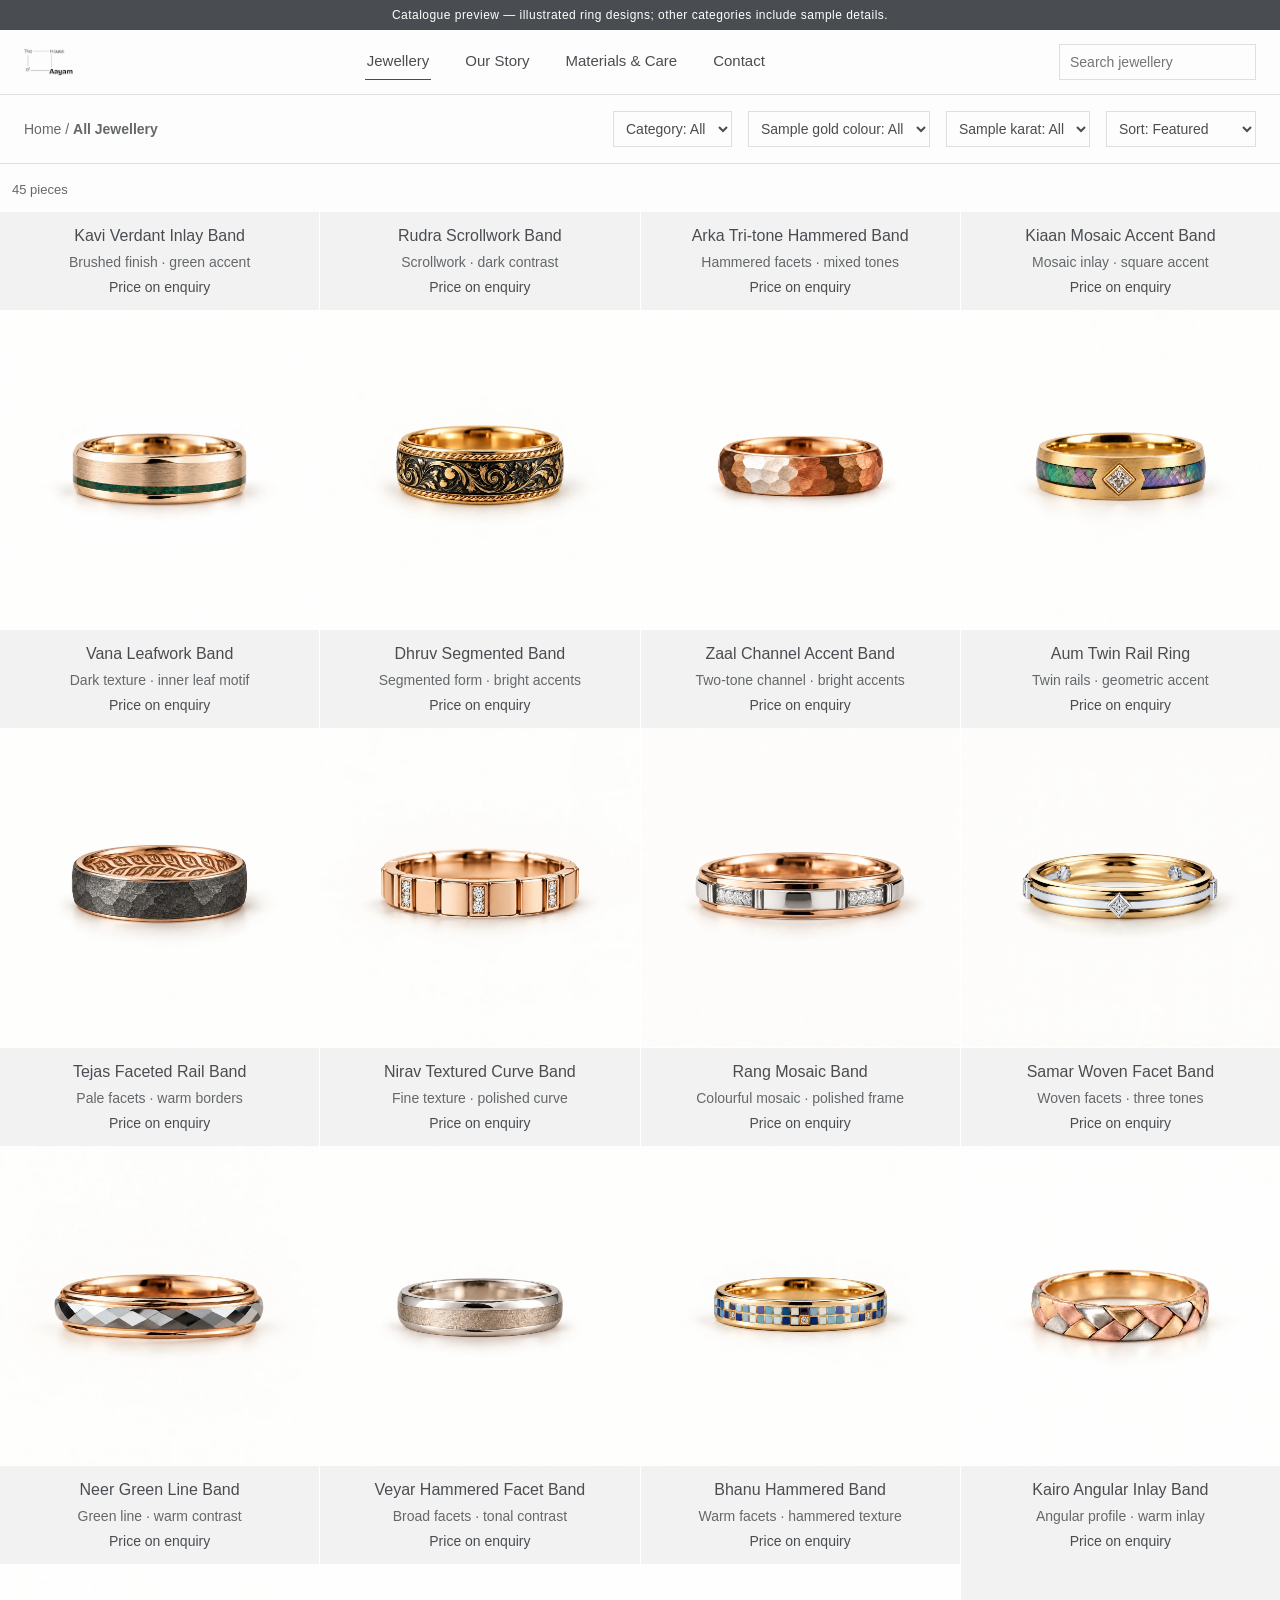
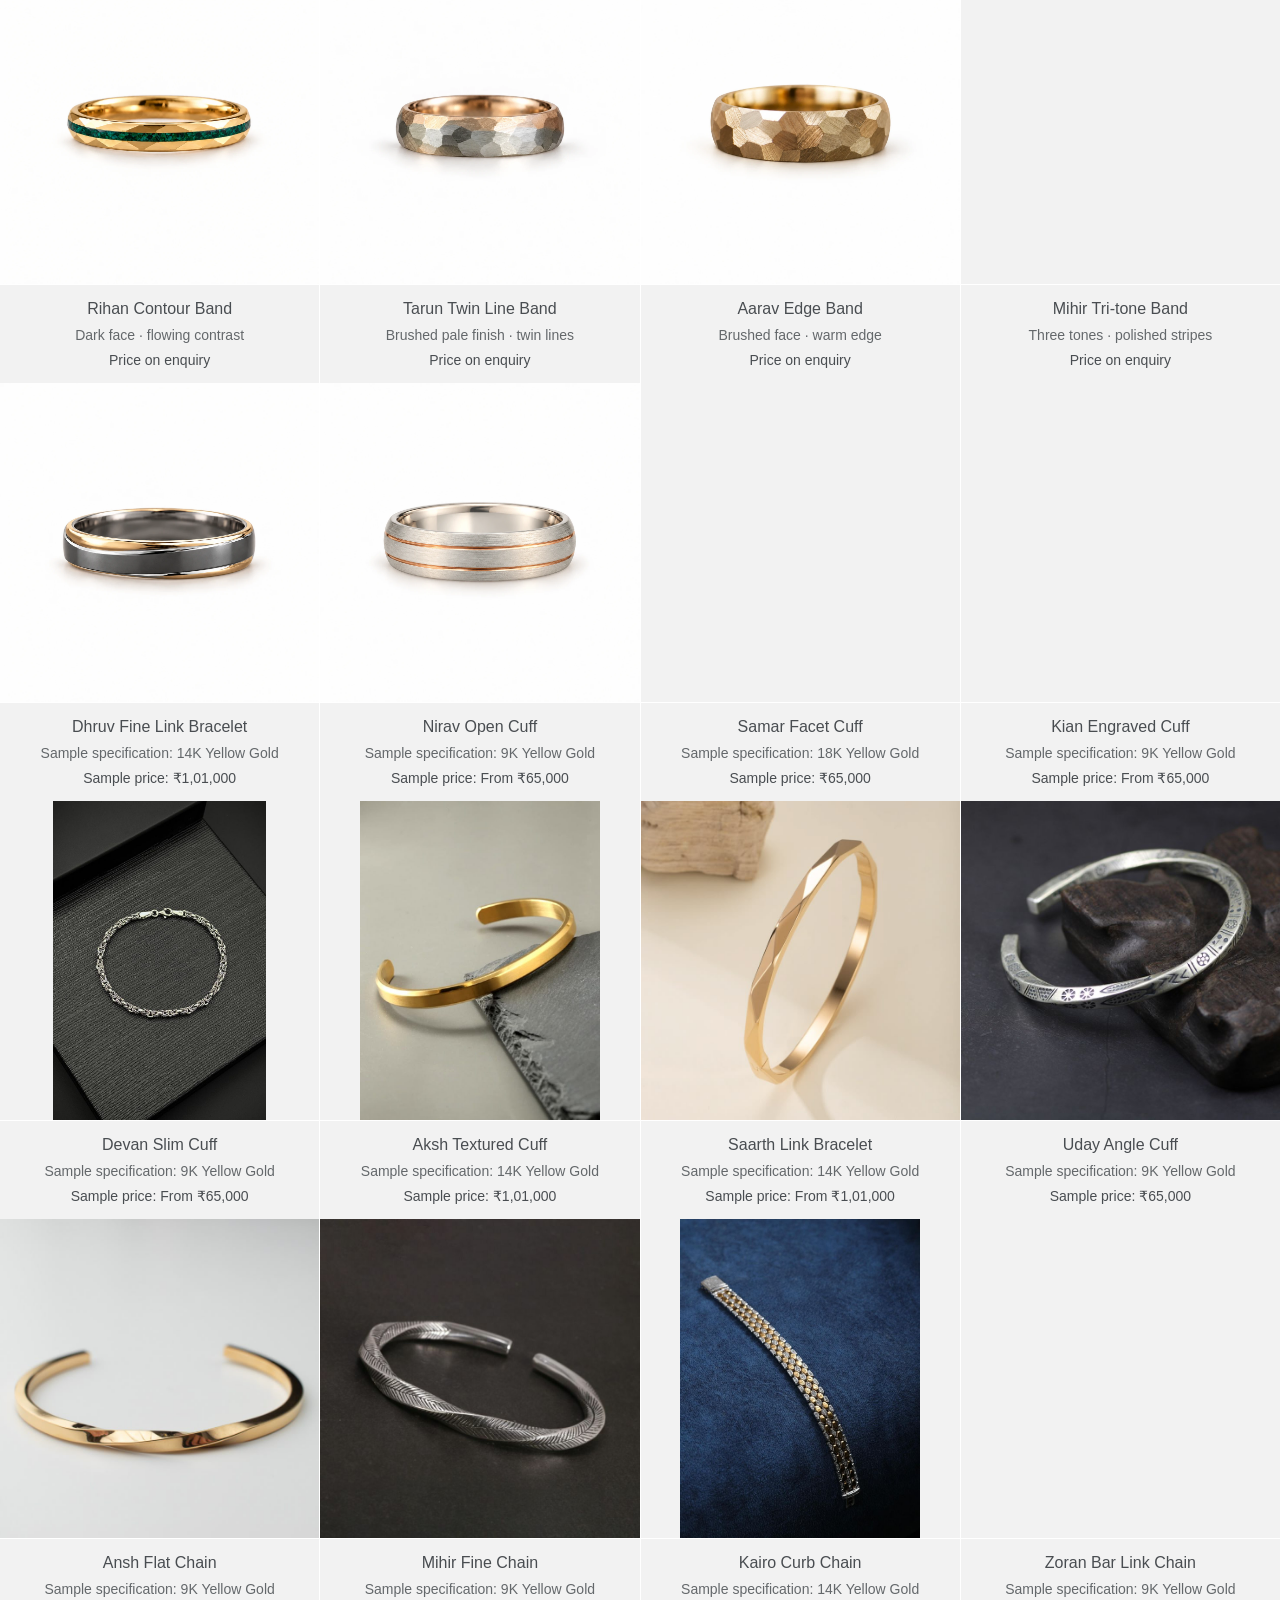
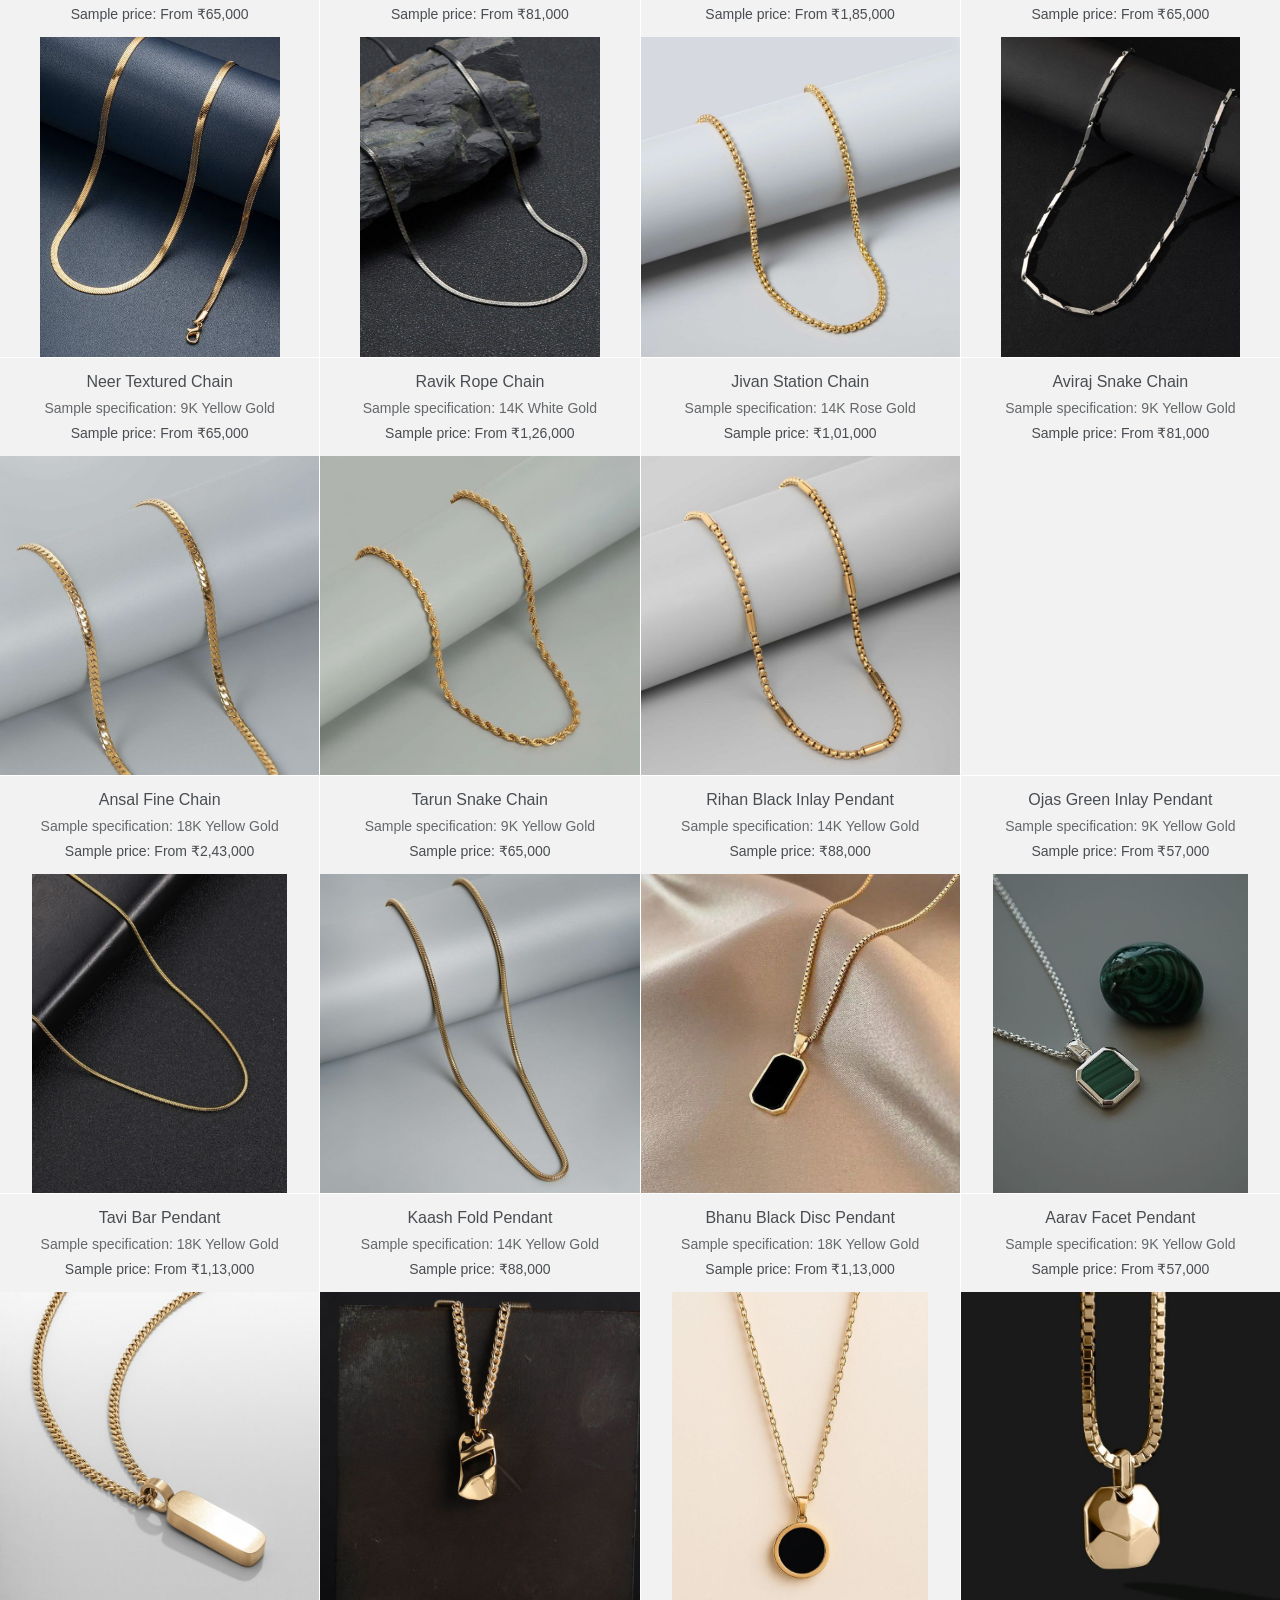
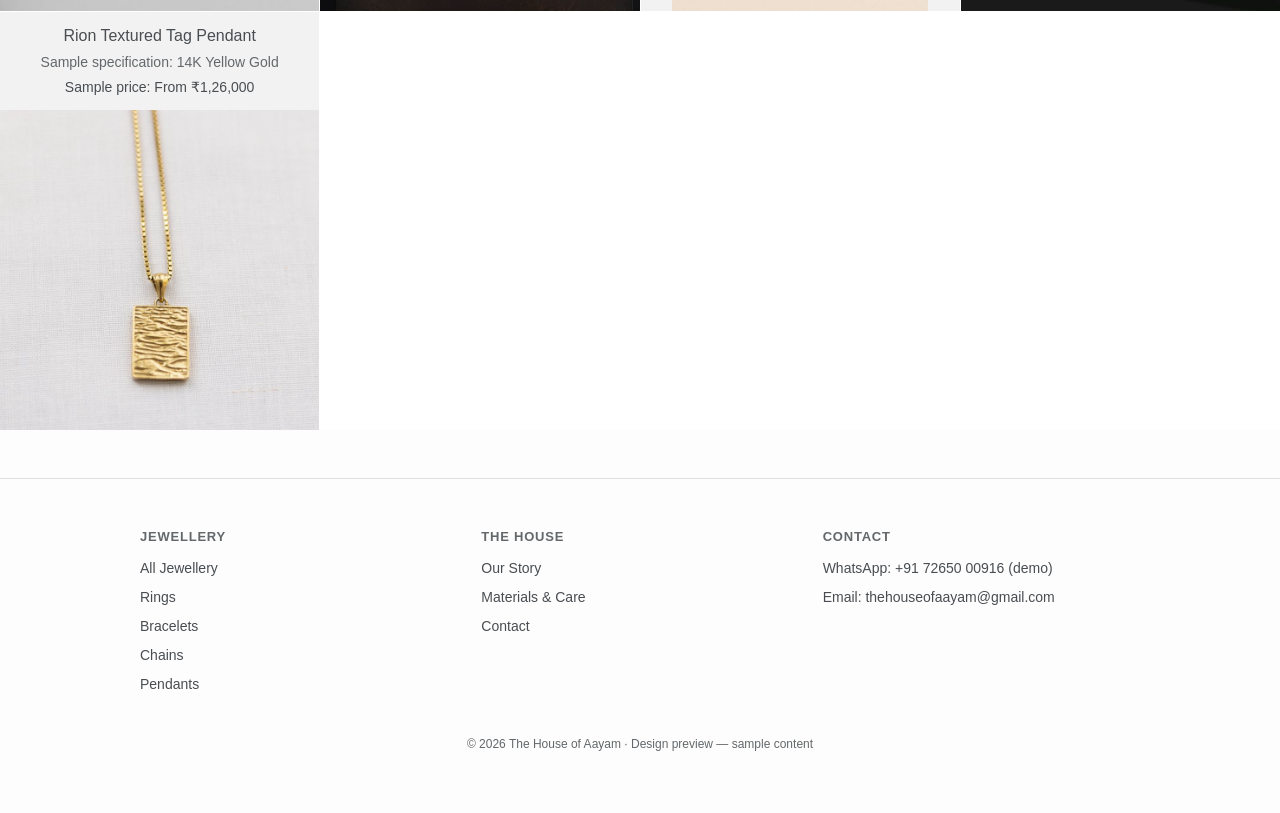
==== preview/all-jewellery.html @ 9c247a74 "Integrate 20 approved ring designs with three-view galleries and enquiry content" ====
<!DOCTYPE html>
<html lang="en">
<head>
<meta charset="utf-8">
<meta name="viewport" content="width=device-width, initial-scale=1">
<title>All Jewellery — The House of Aayam (Draft Preview)</title>
<meta name="robots" content="noindex">
<link rel="stylesheet" href="styles.css?v=20261021-rings-1">
</head>
<body>
<div class="preview-notice">Catalogue preview — illustrated ring designs; other categories include sample details.</div>
<header class="site-header">
  <div class="nav-row">
    <a class="nav-logo" href="index.html"><img src="../assets/logo.png" alt="The House of Aayam"></a>
    <nav class="nav-center">
      <a href="all-jewellery.html" class="active">Jewellery</a>
      <a href="our-story.html">Our Story</a>
      <a href="materials-care.html">Materials &amp; Care</a>
      <a href="contact.html">Contact</a>
    </nav>
    <div class="nav-right">
      <form class="search-form" data-search><input type="search" placeholder="Search jewellery" aria-label="Search jewellery" id="search-desktop"></form>
      <button class="icon-btn menu-btn" data-menu-open aria-label="Open menu">Menu</button>
    </div>
  </div>
</header>

<div class="drawer-backdrop"></div>
<aside class="drawer">
  <button class="icon-btn drawer-close" data-menu-close aria-label="Close menu">Close</button>
  <nav>
    <a class="primary-link" href="all-jewellery.html">All Jewellery</a>
    <a class="primary-link" href="all-jewellery.html?category=Rings">Rings</a>
    <a class="primary-link" href="all-jewellery.html?category=Bracelets">Bracelets</a>
    <a class="primary-link" href="all-jewellery.html?category=Chains">Chains</a>
    <a class="primary-link" href="all-jewellery.html?category=Pendants">Pendants</a>
    <a class="secondary-link" href="our-story.html">Our Story</a>
    <a class="secondary-link" href="materials-care.html">Materials &amp; Care</a>
    <a class="secondary-link" href="contact.html">Contact</a>
  </nav>
  <form data-search><input type="search" placeholder="Search jewellery" aria-label="Search jewellery"></form>
</aside>

<main>
  <section class="collection-intro" id="ring-intro" hidden>
    <h1>Rings</h1>
    <p>Bands shaped by texture, clean lines and contrast. Explore the illustrated designs and enquire about materials, sizing and pricing.</p>
  </section>
  <div class="toolbar">
    <div class="crumbs" id="crumbs">Home / <strong id="crumb-current">All Jewellery</strong></div>
    <div class="controls">
      <select id="filter-category" aria-label="Category">
        <option value="">Category: All</option>
      </select>
      <select id="filter-design" aria-label="Ring design" hidden>
        <option value="">Design: All</option>
      </select>
      <select id="filter-colour" aria-label="Sample gold colour">
        <option value="">Sample gold colour: All</option>
      </select>
      <select id="filter-karat" aria-label="Sample karat">
        <option value="">Sample karat: All</option>
      </select>
      <select id="sort" aria-label="Sort by">
        <option value="featured">Sort: Featured</option>
        <option value="name-asc">Name: A to Z</option>
        <option value="price-asc">Price: Low to high</option>
        <option value="price-desc">Price: High to low</option>
      </select>
    </div>
  </div>
  <div class="active-filters" id="active-filters"></div>
  <div id="result-count" style="padding:0 12px 12px;font-size:13px;color:var(--text-secondary)"></div>
  <div class="grid" id="product-grid"></div>
</main>

<footer class="site-footer">
  <div class="footer-grid">
    <div class="footer-col">
      <h3>Jewellery</h3>
      <a href="all-jewellery.html">All Jewellery</a>
      <a href="all-jewellery.html?category=Rings">Rings</a>
      <a href="all-jewellery.html?category=Bracelets">Bracelets</a>
      <a href="all-jewellery.html?category=Chains">Chains</a>
      <a href="all-jewellery.html?category=Pendants">Pendants</a>
    </div>
    <div class="footer-col">
      <h3>The House</h3>
      <a href="our-story.html">Our Story</a>
      <a href="materials-care.html">Materials &amp; Care</a>
      <a href="contact.html">Contact</a>
    </div>
    <div class="footer-col">
      <h3>Contact</h3>
      <p>WhatsApp: +91 72650 00916 (demo)</p>
      <p>Email: thehouseofaayam@gmail.com</p>
    </div>
  </div>
  <p class="footer-bottom">&copy; 2026 The House of Aayam · Design preview — sample content</p>
</footer>

<script src="catalog.js?v=20261021-rings-1"></script>
<script src="collection.js?v=20261021-rings-1"></script>
</body>
</html>
---- preview/styles.css ----
:root {
  --bg: #FDFDFD;
  --tile: #F2F2F2;
  --text: #494D51;
  --text-secondary: #64686B;
  --rule: #DDDFE0;
  --action-bg: #494D51;
  --action-text: #FFFFFF;
  --sans: "Helvetica Neue", Helvetica, Arial, sans-serif;
}

* { box-sizing: border-box; }
html, body { margin: 0; padding: 0; overflow-x: clip; }

body {
  background: var(--bg);
  color: var(--text);
  font-family: var(--sans);
  font-weight: 400;
  font-size: 16px;
  line-height: 1.5;
  -webkit-font-smoothing: antialiased;
}

a { color: inherit; text-decoration: none; }
button { font-family: inherit; }
img { display: block; max-width: 100%; }

.container { max-width: 1400px; margin: 0 auto; padding: 0 12px; }
@media (min-width: 1024px) { .container { padding: 0 24px; } }

/* Preview notice */
.preview-notice {
  background: var(--text);
  color: #fff;
  text-align: center;
  font-size: 12px;
  letter-spacing: 0.04em;
  padding: 6px 12px;
}

/* Header */
header.site-header {
  position: sticky;
  top: 0;
  z-index: 50;
  background: var(--bg);
  border-bottom: 1px solid var(--rule);
}
.nav-row {
  display: flex;
  align-items: center;
  justify-content: space-between;
  height: 64px;
  padding: 0 12px;
  gap: 12px;
}
@media (min-width: 1024px) { .nav-row { padding: 0 24px; } }

.nav-logo { font-size: 18px; font-weight: 700; letter-spacing: 0.02em; white-space: nowrap; }
.nav-logo img { height: 28px; width: auto; display: block; }

.nav-center { display: none; }
@media (min-width: 1024px) {
  .nav-center { display: flex; gap: 32px; }
  .nav-center a { font-size: 15px; padding: 6px 2px; border-bottom: 1px solid transparent; }
  .nav-center a.active, .nav-center a:hover { border-bottom-color: var(--text); }
}

.nav-right { display: flex; align-items: center; gap: 8px; }
.icon-btn {
  min-width: 44px; min-height: 44px;
  display: inline-flex; align-items: center; justify-content: center;
  border: none; background: transparent; cursor: pointer;
  font-size: 15px;
}
.menu-btn { display: inline-flex; }
@media (min-width: 1024px) { .menu-btn { display: none; } }

.search-form { display: none; align-items: center; }
@media (min-width: 1024px) { .search-form { display: flex; } }
.search-form input {
  border: 1px solid var(--rule);
  height: 36px;
  padding: 0 10px;
  font-size: 14px;
  min-width: 180px;
  background: var(--bg);
  color: var(--text);
}

/* Mobile drawer */
.drawer-backdrop {
  position: fixed; inset: 0; background: rgba(0,0,0,0.3);
  opacity: 0; pointer-events: none; transition: opacity 180ms ease;
  z-index: 60;
}
.drawer {
  position: fixed; top: 0; right: 0; bottom: 0;
  width: min(320px, 86vw);
  background: #fff;
  transform: translateX(100%);
  transition: transform 200ms ease;
  z-index: 61;
  display: flex; flex-direction: column;
  padding: 16px;
}
body.drawer-open .drawer-backdrop { opacity: 1; pointer-events: auto; }
body.drawer-open .drawer { transform: translateX(0); }
.drawer-close { align-self: flex-end; }
.drawer nav { display: flex; flex-direction: column; margin-top: 24px; }
.drawer .primary-link { font-size: 24px; padding: 12px 0; border-bottom: 1px solid var(--rule); }
.drawer .secondary-link { font-size: 16px; padding: 10px 0; color: var(--text-secondary); }
.drawer form { margin-top: 24px; }
.drawer form input { width: 100%; height: 44px; border: 1px solid var(--rule); padding: 0 12px; font-size: 15px; }

/* Campaign pair */
.campaign-pair {
  display: grid; grid-template-columns: 1fr 1fr; gap: 8px;
  padding: 8px;
}
@media (min-width: 768px) {
  .campaign-pair { gap: 24px; padding: 24px; }
}
.campaign-panel a { display: block; }
.campaign-panel .frame { aspect-ratio: 2/3; overflow: hidden; background: var(--tile); }
@media (min-width: 768px) { .campaign-panel .frame { aspect-ratio: 1.1/1; } }
.campaign-panel img { width: 100%; height: 100%; object-fit: cover; }
.campaign-panel figcaption {
  text-align: center; margin-top: 8px; font-size: 16px; line-height: 1.2;
}
@media (min-width: 480px) { .campaign-panel figcaption { font-size: 18px; } }
@media (min-width: 768px) { .campaign-panel figcaption { margin-top: 12px; font-size: 28px; } }

/* Section headings */
.section { padding: 32px 12px; }
@media (min-width: 1024px) { .section { padding: 48px 24px; } }
.section-head {
  display: flex; align-items: baseline; justify-content: space-between;
  margin-bottom: 16px;
}
.section-head h2 { font-size: 18px; font-weight: 400; margin: 0; }
.section-head a { font-size: 14px; text-decoration: underline; }

/* Product grid */
.grid {
  display: grid;
  grid-template-columns: repeat(2, 1fr);
  gap: 1px;
  background: #fff;
}
@media (min-width: 768px) { .grid { grid-template-columns: repeat(3, 1fr); } }
@media (min-width: 1024px) { .grid { grid-template-columns: repeat(4, 1fr); } }

.card { background: var(--tile); display: flex; flex-direction: column; }
.card .imgwrap { order: 1; aspect-ratio: 1/1; overflow: hidden; }
.card .imgwrap img { width: 100%; height: 100%; object-fit: contain; transition: opacity 180ms ease; }
.card .info { order: 2; padding: 12px; text-align: left; }
@media (min-width: 768px) {
  .card .imgwrap { order: 2; }
  .card .info { order: 1; text-align: center; }
}
.card .name { font-size: 14px; margin: 0 0 4px; }
@media (min-width: 768px) { .card .name { font-size: 16px; } }
.card .material { font-size: 13px; color: var(--text-secondary); margin: 0 0 4px; }
.card .price { font-size: 13px; margin: 0; }
@media (min-width: 768px) { .card .material, .card .price { font-size: 14px; } }

.empty-state { padding: 48px 12px; text-align: center; grid-column: 1 / -1; }
.empty-state h3 { font-weight: 400; }
.empty-state p { color: var(--text-secondary); }

/* Category tiles */
.category-row {
  display: grid; grid-template-columns: repeat(2, 1fr); gap: 12px; padding: 12px;
}
@media (min-width: 768px) { .category-row { grid-template-columns: repeat(4, 1fr); gap: 1px; padding: 0; } }
.category-tile .frame { aspect-ratio: 1/1; background: var(--tile); overflow: hidden; }
.category-tile img { width: 100%; height: 100%; object-fit: contain; }
.category-tile figcaption { text-align: center; margin-top: 8px; font-size: 15px; }

/* Brand statement */
.brand-statement { max-width: 640px; margin: 0 auto; text-align: center; padding: 32px 12px; }
.brand-statement h2 { font-size: 20px; font-weight: 400; }
.brand-statement p { color: var(--text-secondary); }

/* Buttons */
.btn-primary {
  display: inline-flex; align-items: center; justify-content: center;
  background: var(--action-bg); color: var(--action-text);
  border: none; height: 48px; padding: 0 24px; width: 100%;
  font-size: 15px; letter-spacing: 0.02em; cursor: pointer;
}
.btn-primary[disabled] { opacity: 0.4; cursor: not-allowed; }
.btn-secondary {
  display: inline-flex; align-items: center; justify-content: center;
  background: transparent; color: var(--text); border: 1px solid var(--rule);
  height: 44px; padding: 0 20px; font-size: 14px; cursor: pointer;
}

/* Refine / Sort bar */
.toolbar {
  display: flex; align-items: center; justify-content: space-between;
  padding: 16px 12px; border-bottom: 1px solid var(--rule); gap: 12px; flex-wrap: wrap;
}
@media (min-width: 1024px) { .toolbar { padding: 16px 24px; } }
.toolbar .crumbs { font-size: 14px; color: var(--text-secondary); }
.toolbar .controls { display: grid; grid-template-columns: repeat(2, minmax(0, 1fr)); gap: 8px; width: 100%; }
.toolbar select {
  border: 1px solid var(--rule); background: var(--bg); color: var(--text);
  height: 36px; padding: 0 8px; font-size: 14px; min-width: 0; width: 100%;
}
@media (min-width: 768px) {
  .toolbar .controls { display: flex; gap: 16px; width: auto; margin-left: auto; }
  .toolbar select { width: auto; }
}
.active-filters { display: flex; flex-wrap: wrap; gap: 8px; padding: 0 12px 16px; }
@media (min-width: 1024px) { .active-filters { padding: 0 24px 16px; } }
.chip {
  border: 1px solid var(--rule); font-size: 13px; padding: 4px 10px;
  display: inline-flex; align-items: center; gap: 6px; background: #fff;
}
.chip button { border: none; background: none; cursor: pointer; font-size: 13px; color: var(--text-secondary); }
.clear-all { font-size: 13px; text-decoration: underline; align-self: center; }

/* Product detail */
.product-detail { display: grid; grid-template-columns: 1fr; }
@media (min-width: 1024px) { .product-detail { grid-template-columns: 1fr 1fr; } }
.gallery .main { aspect-ratio: 1/1; background: var(--tile); overflow: hidden; }
.gallery .main img { width: 100%; height: 100%; object-fit: contain; }
.gallery .thumbs { display: flex; gap: 8px; padding: 12px; }
.gallery .thumbs button { border: 1px solid var(--rule); width: 88px; padding: 0; background: var(--tile); cursor: pointer; color: var(--text); }
.gallery .thumbs button[aria-pressed="true"] { border-color: var(--text); }
.gallery .thumbs button:focus-visible { outline: 2px solid var(--text); outline-offset: 3px; }
.gallery .thumbs img { width: 100%; aspect-ratio: 1; object-fit: contain; }
.gallery .thumbs span { display: block; padding: 5px 2px; font-size: 10px; }
.gallery-caption { padding: 0 12px; margin: 0 0 6px; font-size: 12px; }
.gallery-note { padding: 0 12px; margin: 0; font-size: 12px; color: var(--text-secondary); }
.sample-note { border-left: 1px solid var(--rule); padding-left: 12px; margin: 8px 0 20px; font-size: 13px; color: var(--text-secondary); }
.product-missing { max-width: 620px; min-height: 40vh; padding: 72px 24px; margin: 0 auto; text-align: center; }
.product-missing h1 { font-size: 24px; font-weight: 400; }
.product-missing p { color: var(--text-secondary); }

.product-info { padding: 24px 12px; max-width: 500px; }
@media (min-width: 1024px) { .product-info { padding: 64px 64px 64px 48px; } }
.product-info h1 { font-size: 20px; font-weight: 400; margin: 0 0 4px; }
@media (min-width: 1024px) { .product-info h1 { font-size: 22px; } }
.product-info .variant-line { color: var(--text-secondary); font-size: 14px; margin: 0 0 4px; }
.product-info .price { font-size: 18px; margin: 0 0 24px; }
.product-crumbs { font-size: 13px; color: var(--text-secondary); margin: 0 0 30px; }
.product-reference { font-size: 10px; letter-spacing: .08em; color: var(--text-secondary); margin: 0 0 8px; }
.product-intro { font-size: 14px; color: var(--text-secondary); margin: 16px 0; }
.enquiry-guidance { font-size: 13px; color: var(--text-secondary); margin: 0 0 20px; }
.email-enquiry { width: 100%; margin-top: 10px; }
.sizing-link { font-size: 13px; margin-top: 12px; }
.product-sections { margin-top: 30px; border-top: 1px solid var(--rule); }
.product-sections details { border-bottom: 1px solid var(--rule); }
.product-sections summary { padding: 15px 0; font-size: 14px; cursor: pointer; }
.product-sections p, .product-sections dl { font-size: 14px; color: var(--text-secondary); margin: 0 0 18px; }
.product-sections dt { color: var(--text); font-size: 12px; margin: 16px 0 4px; }
.product-sections dd { margin: 0; }
.collection-intro { max-width: 680px; padding: 28px 12px 12px; }
.collection-intro h1 { margin: 0 0 8px; font-weight: 400; font-size: 26px; }
.collection-intro p { margin: 0; font-size: 14px; color: var(--text-secondary); }
[hidden] { display: none !important; }
@media (min-width: 1024px) { .collection-intro { padding-left: 24px; padding-right: 24px; } }

.selector-group { margin-bottom: 20px; }
.selector-group .label { font-size: 13px; color: var(--text-secondary); margin-bottom: 8px; }
.swatches { display: flex; gap: 8px; flex-wrap: wrap; }
.swatch, .size-btn {
  border: 1px solid var(--rule); background: #fff; color: var(--text);
  min-width: 44px; min-height: 44px; padding: 0 12px; font-size: 14px; cursor: pointer;
}
.swatch.selected, .size-btn.selected { background: var(--text); color: #fff; border-color: var(--text); }
.swatch[disabled], .size-btn[disabled] { color: var(--rule); border-color: var(--rule); cursor: not-allowed; background: #fff; }
.size-help { margin-top: 8px; font-size: 13px; }
.size-help label { display: flex; align-items: center; gap: 8px; cursor: pointer; }

.support-line { font-size: 13px; color: var(--text-secondary); margin-top: 12px; }

.accordion { border-top: 1px solid var(--rule); margin-top: 24px; }
.accordion-item { border-bottom: 1px solid var(--rule); }
.accordion-item button {
  width: 100%; display: flex; justify-content: space-between; align-items: center;
  padding: 14px 0; background: none; border: none; font-size: 15px; cursor: pointer; color: var(--text);
}
.accordion-item .panel { display: none; padding-bottom: 14px; font-size: 14px; color: var(--text-secondary); }
.accordion-item.open .panel { display: block; }

/* Footer */
footer.site-footer { border-top: 1px solid var(--rule); margin-top: 48px; padding: 32px 12px; }
@media (min-width: 1024px) { footer.site-footer { padding: 48px 24px; } }
.footer-grid { display: grid; grid-template-columns: 1fr; gap: 24px; max-width: 1000px; margin: 0 auto; }
@media (min-width: 768px) { .footer-grid { grid-template-columns: repeat(3, 1fr); } }
.footer-col h3 { font-size: 13px; text-transform: uppercase; letter-spacing: 0.06em; color: var(--text-secondary); margin: 0 0 12px; }
.footer-col a, .footer-col p { display: block; font-size: 14px; margin: 0 0 8px; }
.footer-bottom { text-align: center; font-size: 12px; color: var(--text-secondary); margin-top: 32px; }

/* Stub page */
.stub { max-width: 560px; margin: 0 auto; padding: 64px 12px; text-align: center; }
.stub h1 { font-weight: 400; font-size: 22px; }
.stub p { color: var(--text-secondary); }

/* Story, guidance and contact pages */
.editorial-page { max-width: 1400px; margin: 0 auto; }
.editorial-hero { max-width: 760px; padding: 76px 18px 80px; margin: 0 auto; text-align: center; }
.eyebrow { margin: 0 0 18px; font-size: 11px; letter-spacing: .12em; text-transform: uppercase; color: var(--text-secondary); }
.editorial-hero h1 { margin: 0; font-size: clamp(28px, 4vw, 52px); line-height: 1.12; font-weight: 400; letter-spacing: -.025em; }
.editorial-lede { max-width: 590px; margin: 24px auto 0; color: var(--text-secondary); font-size: clamp(16px, 2vw, 20px); line-height: 1.55; }
.editorial-band { background: var(--tile); padding: 75px 22px; text-align: center; }
.editorial-band p { margin: 0; font-size: clamp(22px, 3.1vw, 38px); line-height: 1.35; letter-spacing: -.02em; }
.editorial-section { border-top: 1px solid var(--rule); padding: 50px 18px; scroll-margin-top: 80px; }
.editorial-split { display: grid; grid-template-columns: 1fr; gap: 18px; }
.editorial-section h2 { max-width: 390px; margin: 0; font-size: clamp(22px, 2.5vw, 32px); line-height: 1.22; font-weight: 400; letter-spacing: -.015em; }
.editorial-copy { max-width: 610px; color: var(--text-secondary); }
.editorial-copy p { margin: 0 0 20px; }
.editorial-copy p:last-child { margin-bottom: 0; }
.editorial-actions { display: flex; flex-wrap: wrap; gap: 14px 28px; margin-top: 30px; }
.text-link { display: inline-block; border-bottom: 1px solid currentColor; padding-bottom: 2px; color: var(--text); text-underline-offset: 3px; }
.text-link:hover, .text-link:focus-visible { opacity: .68; }
.preview-caveat { max-width: 590px; margin: 28px auto 0; border-top: 1px solid var(--rule); padding-top: 18px; color: var(--text-secondary); font-size: 13px; }
.fine-print { font-size: 13px; color: var(--text-secondary); }
.editorial-copy .fine-print { border-left: 1px solid var(--rule); padding-left: 14px; margin-top: 24px; }
.guidance-item { border-top: 1px solid var(--rule); padding-top: 18px; margin-top: 20px; }
.guidance-item:first-child { margin-top: 0; }
.guidance-item h3 { margin: 0 0 8px; color: var(--text); font-size: 16px; font-weight: 400; }
.contact-options { display: grid; grid-template-columns: 1fr; border-top: 1px solid var(--rule); border-bottom: 1px solid var(--rule); }
.contact-option { padding: 44px 18px 54px; min-width: 0; }
.contact-option + .contact-option { border-top: 1px solid var(--rule); }
.contact-option h2 { margin: 0 0 20px; font-size: 26px; font-weight: 400; }
.contact-option > p:not(.eyebrow) { max-width: 410px; color: var(--text-secondary); }
.contact-option .text-link { overflow-wrap: anywhere; margin: 12px 0; }
.contact-option .fine-print { max-width: 390px; }
@media (min-width: 768px) {
  .editorial-hero { padding: 104px 24px 112px; }
  .editorial-band { padding: 100px 24px; }
  .editorial-section { padding: 70px 24px; }
  .editorial-split { grid-template-columns: minmax(0, 1fr) minmax(0, 1fr); gap: 60px; }
  .contact-options { grid-template-columns: 1fr 1fr; }
  .contact-option { padding: 64px 24px 70px; }
  .contact-option + .contact-option { border-top: 0; border-left: 1px solid var(--rule); }
}

@media (prefers-reduced-motion: reduce) {
  * { transition: none !important; }
}
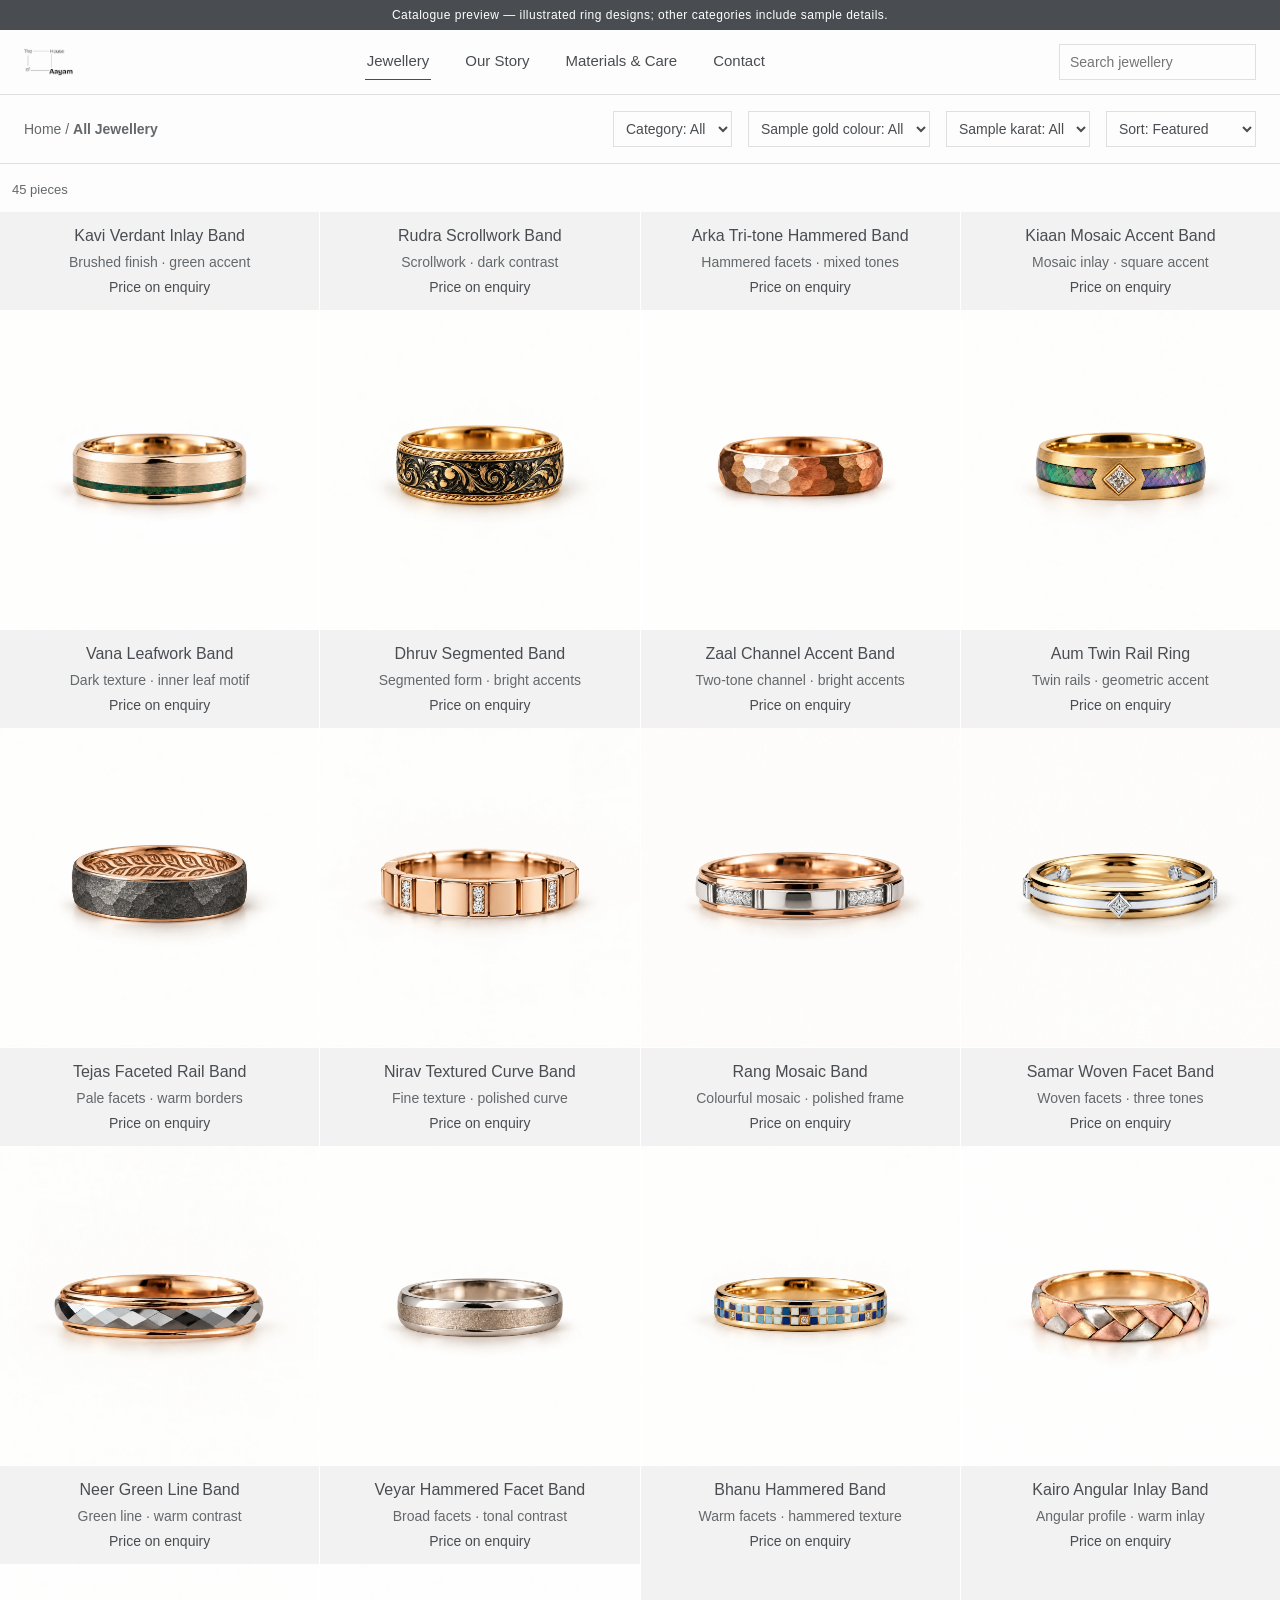
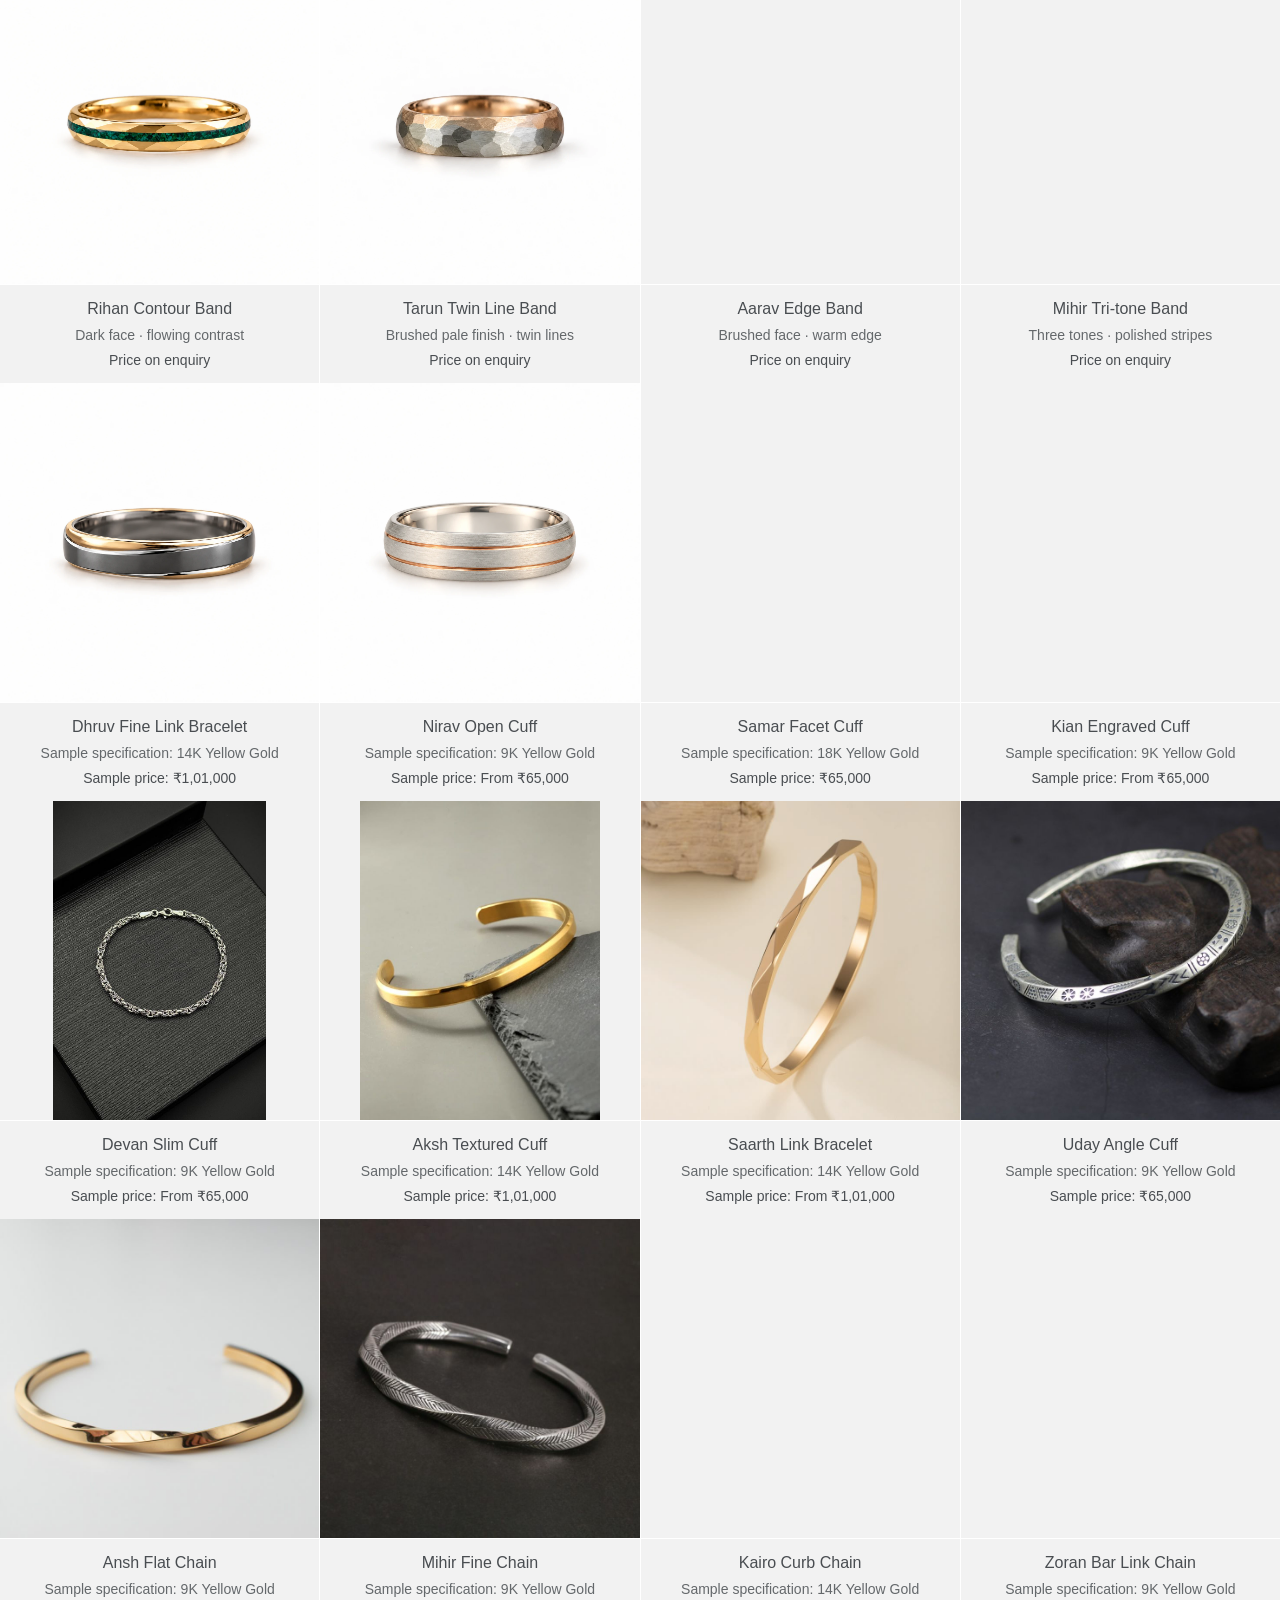
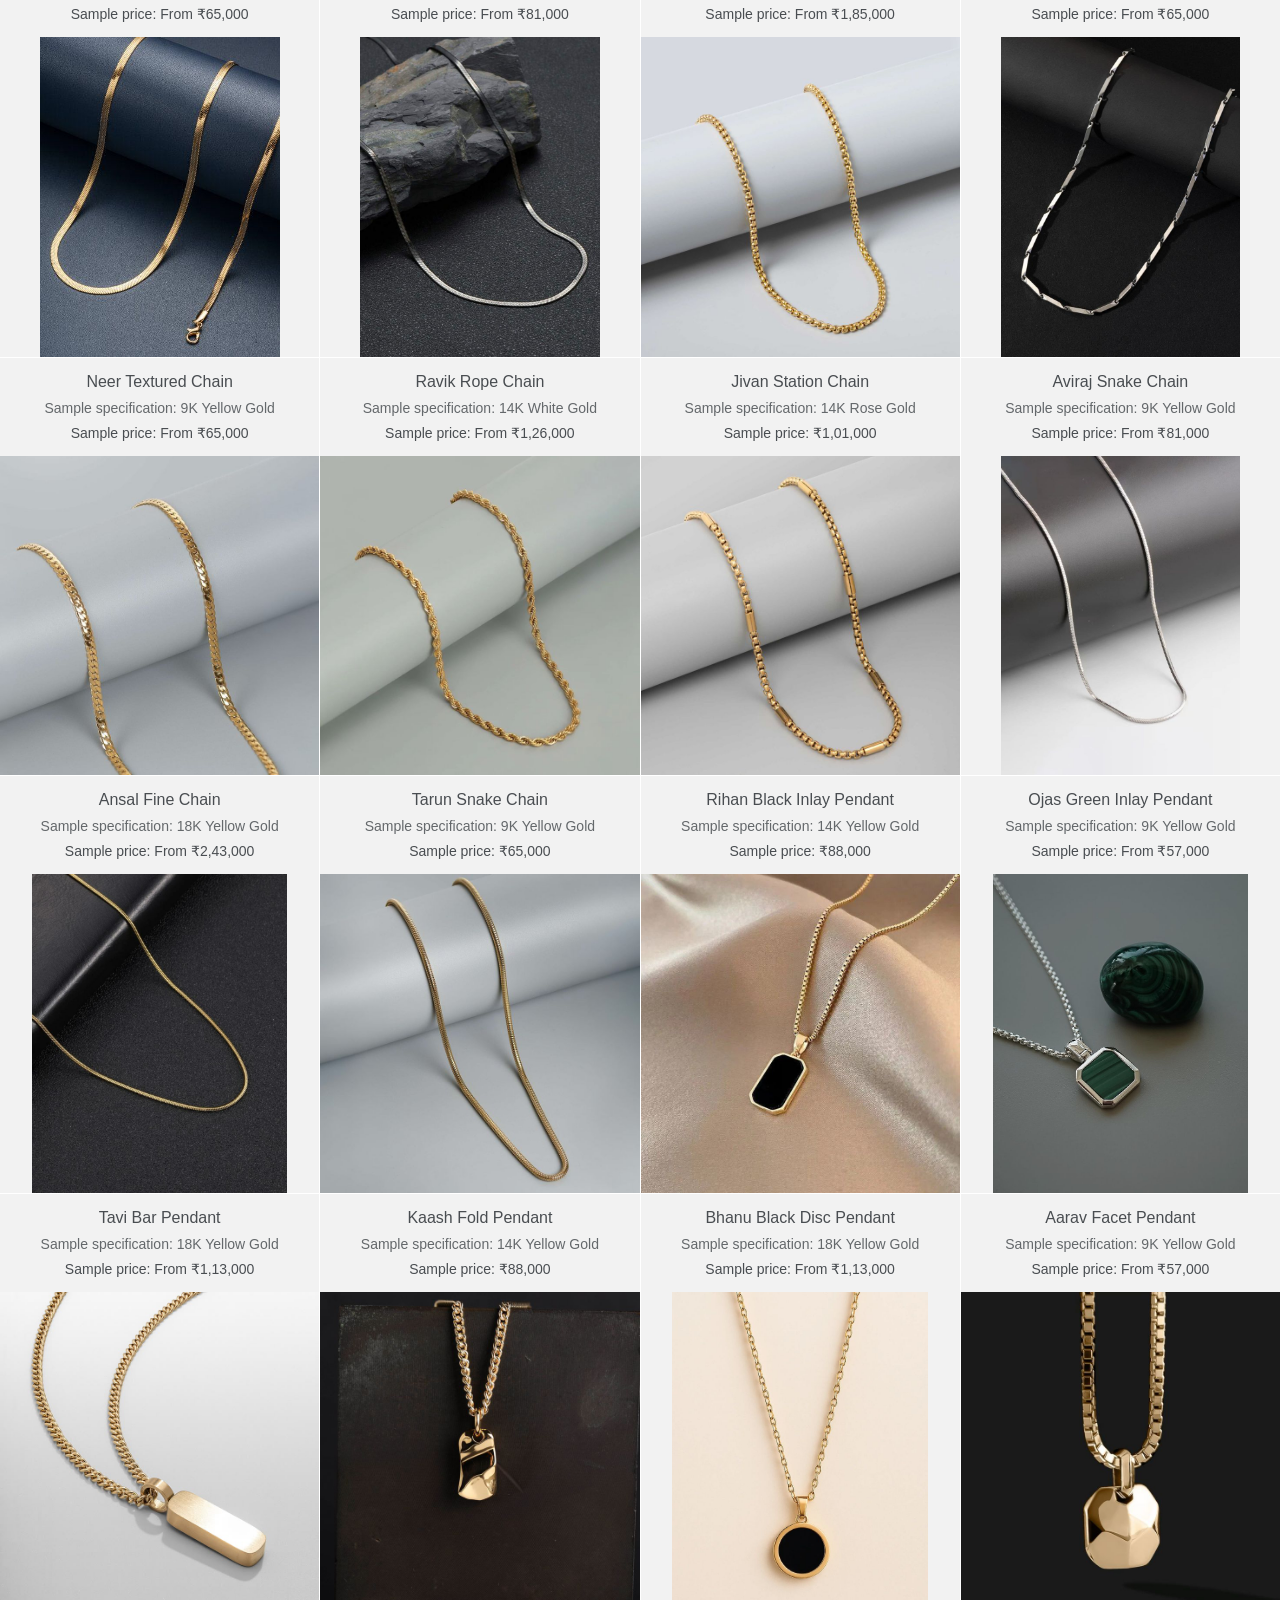
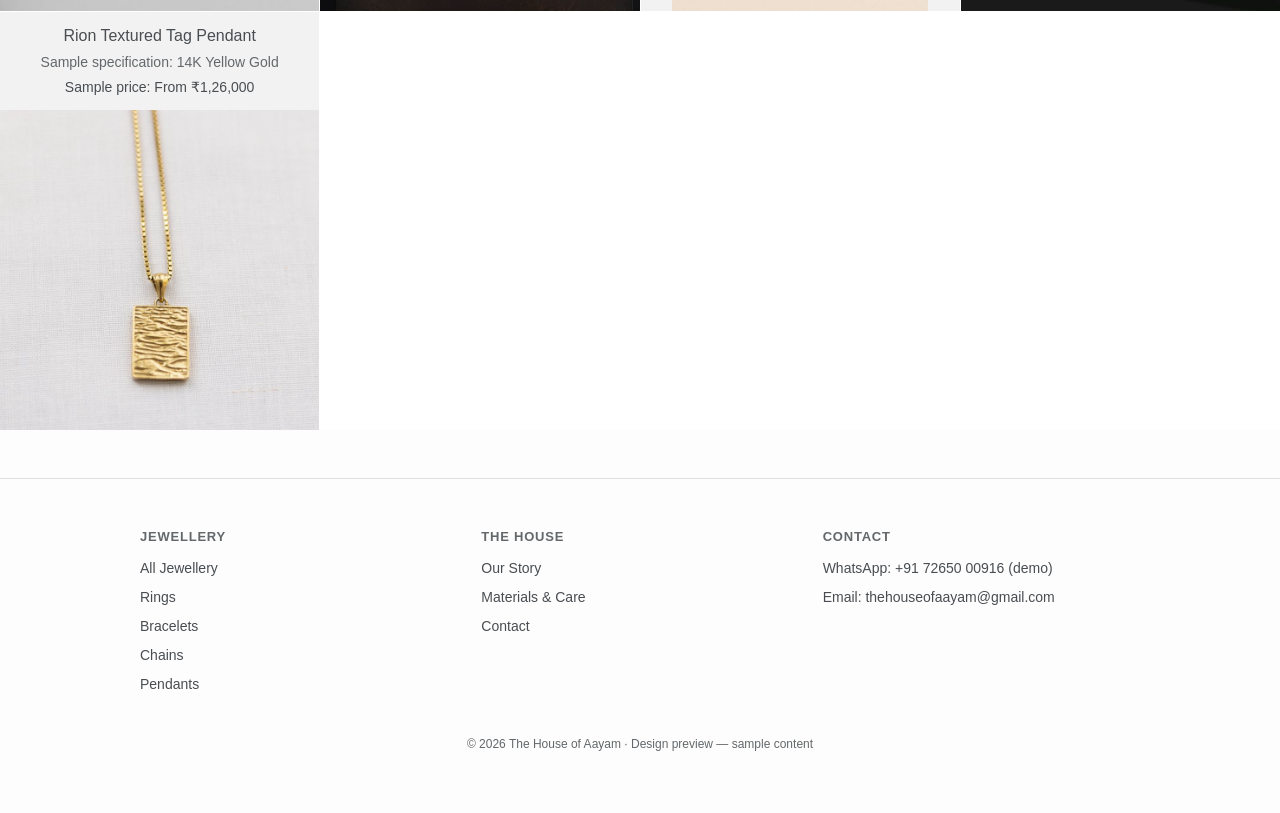
==== commit 5b64be01: "Dissolve collection hero images to worn views on hover" ====
--- a/preview/all-jewellery.html
+++ b/preview/all-jewellery.html
@@ -5,7 +5,7 @@
 <meta name="viewport" content="width=device-width, initial-scale=1">
 <title>All Jewellery — The House of Aayam (Draft Preview)</title>
 <meta name="robots" content="noindex">
-<link rel="stylesheet" href="styles.css?v=20261021-rings-1">
+<link rel="stylesheet" href="styles.css?v=20261021-rings-2">
 </head>
 <body>
 <div class="preview-notice">Catalogue preview — illustrated ring designs; other categories include sample details.</div>
@@ -99,7 +99,7 @@
   <p class="footer-bottom">&copy; 2026 The House of Aayam · Design preview — sample content</p>
 </footer>
 
-<script src="catalog.js?v=20261021-rings-1"></script>
+<script src="catalog.js?v=20261021-rings-2"></script>
 <script src="collection.js?v=20261021-rings-1"></script>
 </body>
 </html>
--- a/preview/styles.css
+++ b/preview/styles.css
@@ -153,8 +153,13 @@
 @media (min-width: 1024px) { .grid { grid-template-columns: repeat(4, 1fr); } }
 
 .card { background: var(--tile); display: flex; flex-direction: column; }
-.card .imgwrap { order: 1; aspect-ratio: 1/1; overflow: hidden; }
+.card .imgwrap { order: 1; aspect-ratio: 1/1; overflow: hidden; position: relative; }
 .card .imgwrap img { width: 100%; height: 100%; object-fit: contain; transition: opacity 180ms ease; }
+.card .imgwrap .card-worn { position: absolute; inset: 0; opacity: 0; pointer-events: none; transition: opacity 360ms ease-in-out; }
+@media (hover: hover) and (pointer: fine) {
+  .card .imgwrap:hover .card-worn.is-ready,
+  .card:focus-visible .card-worn.is-ready { opacity: 1; }
+}
 .card .info { order: 2; padding: 12px; text-align: left; }
 @media (min-width: 768px) {
   .card .imgwrap { order: 2; }
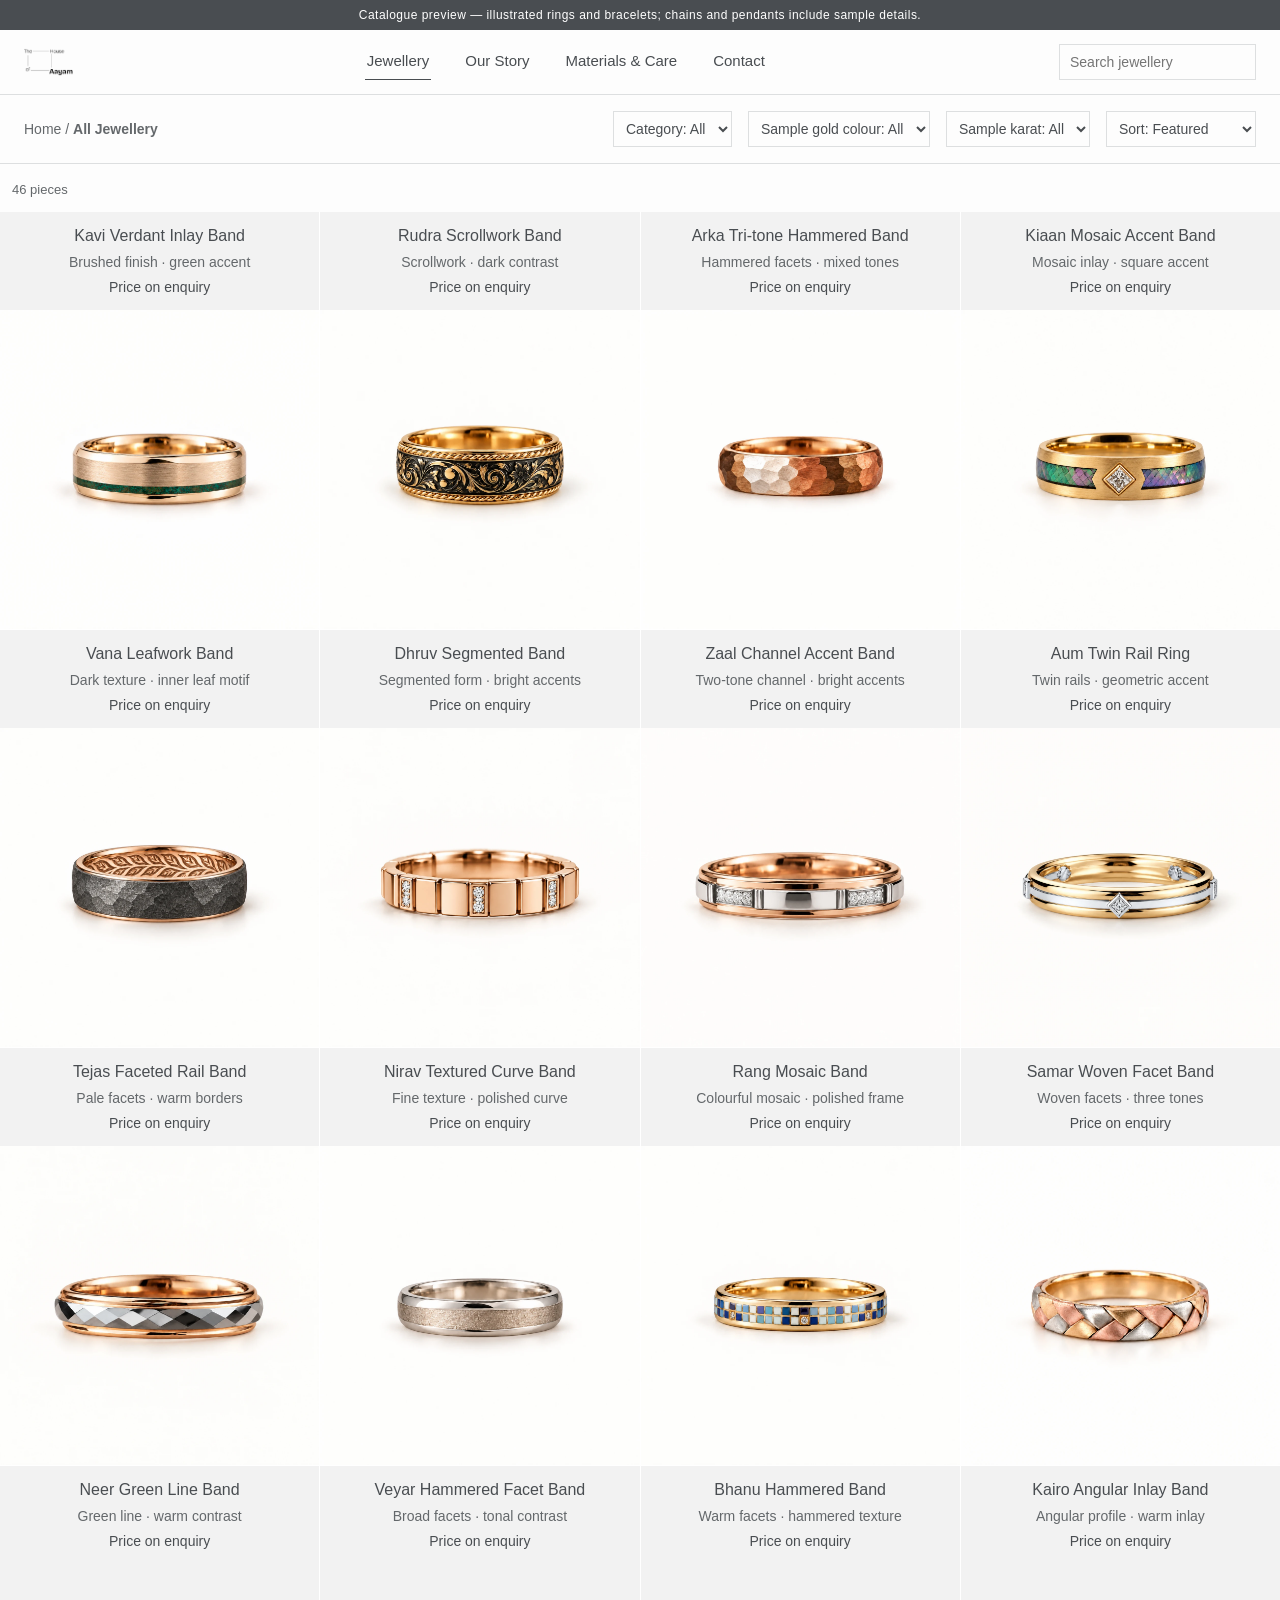
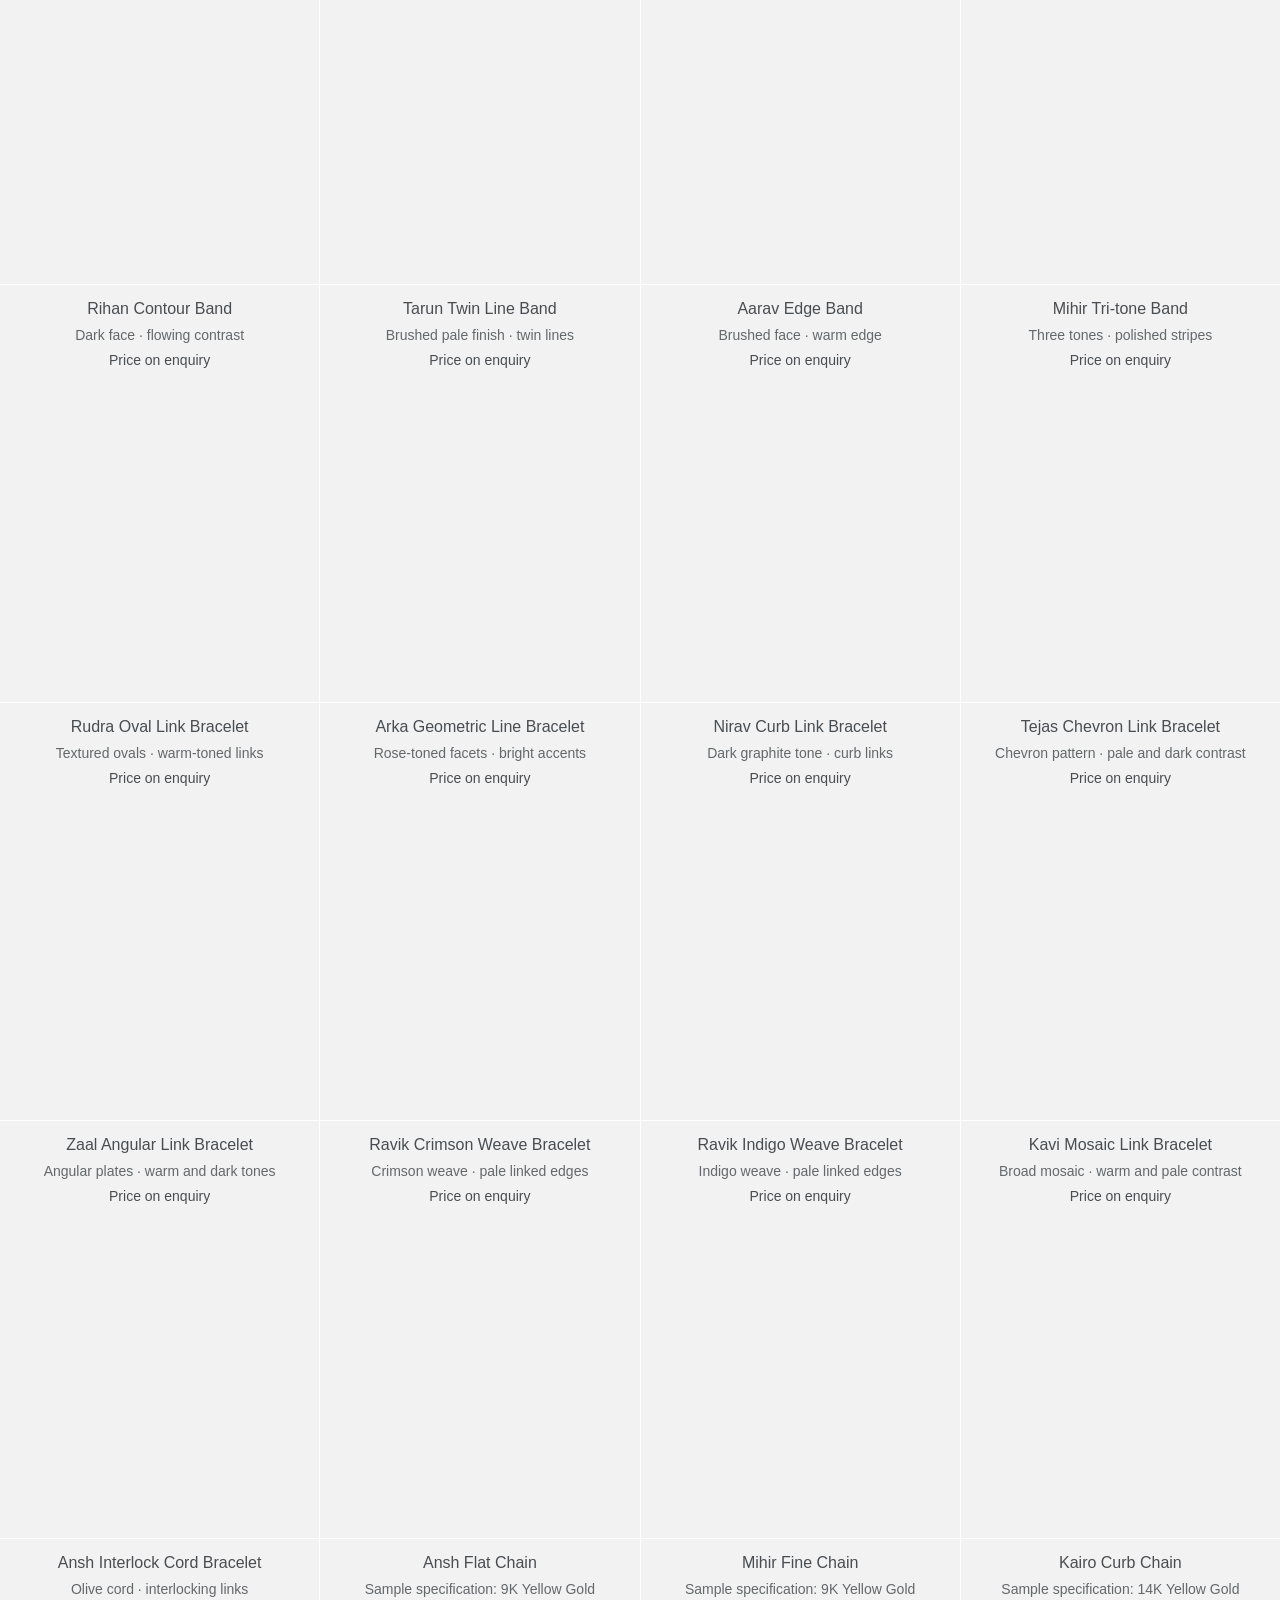
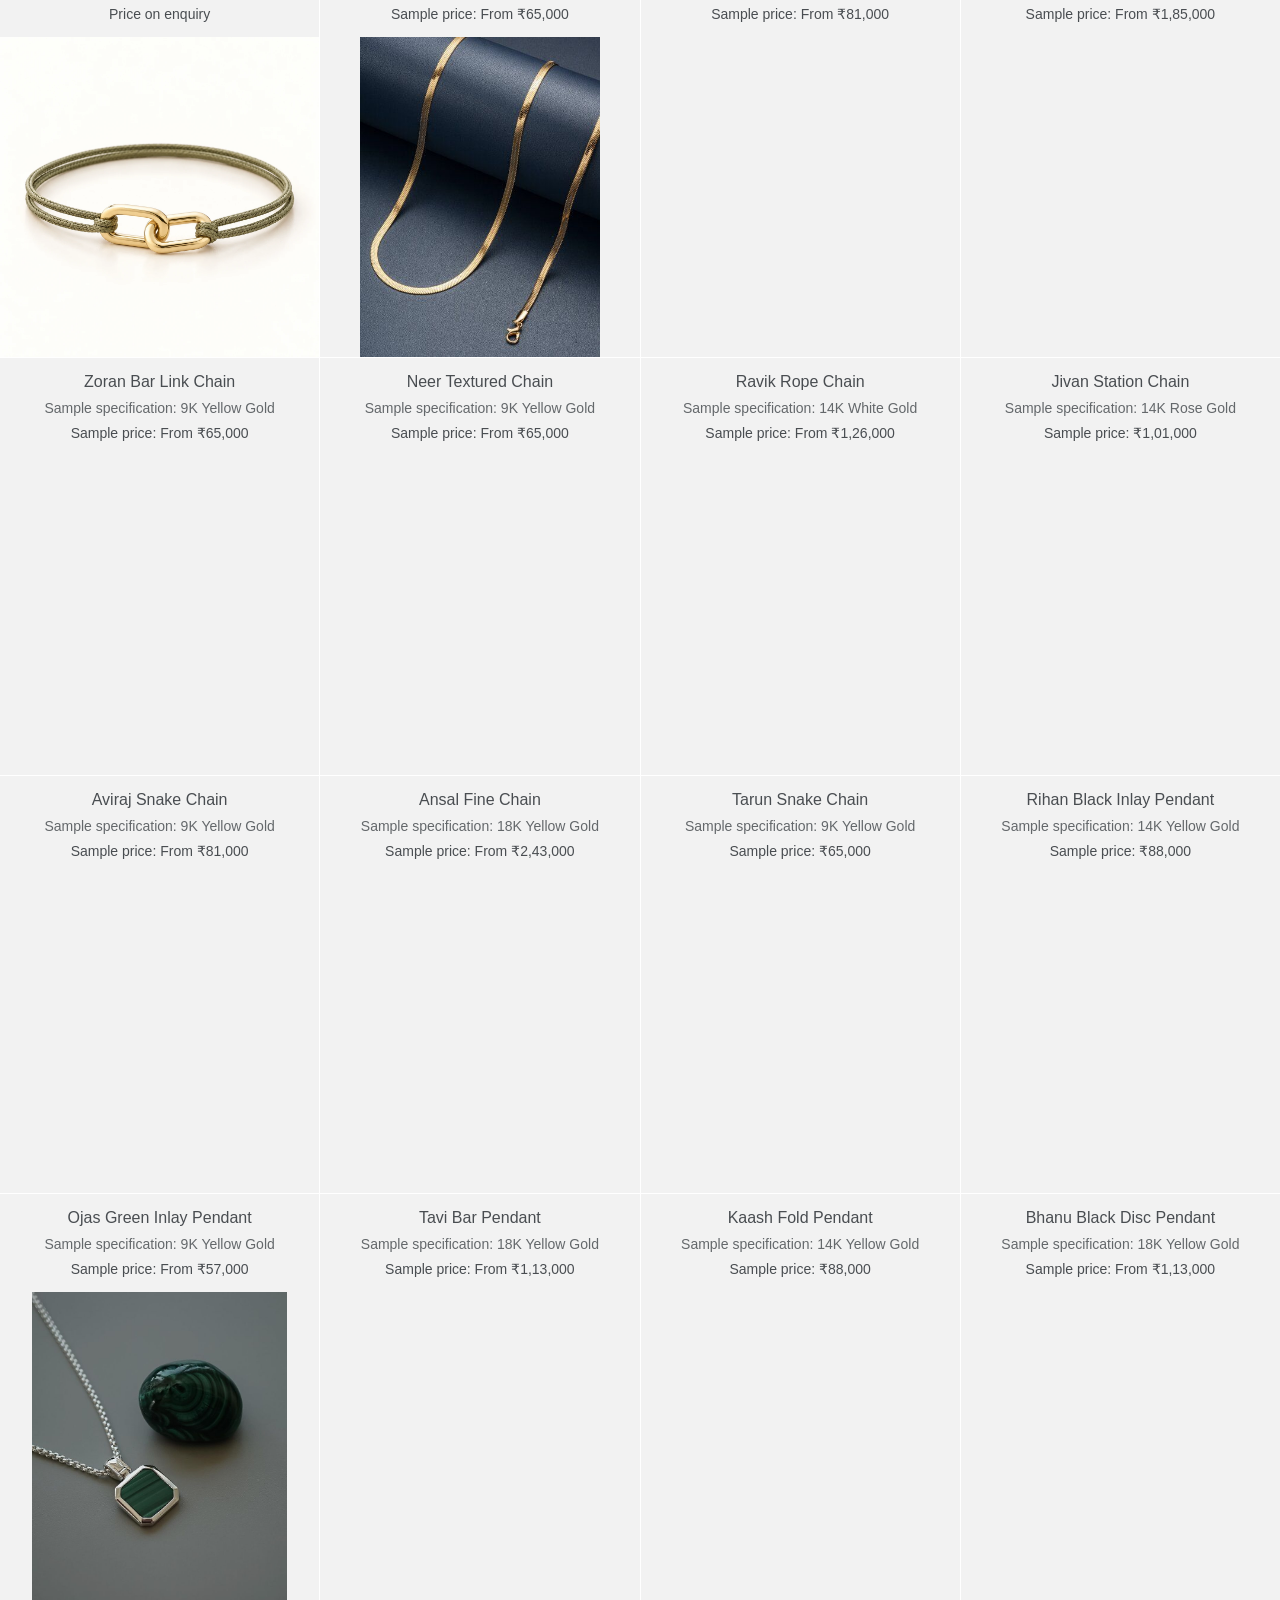
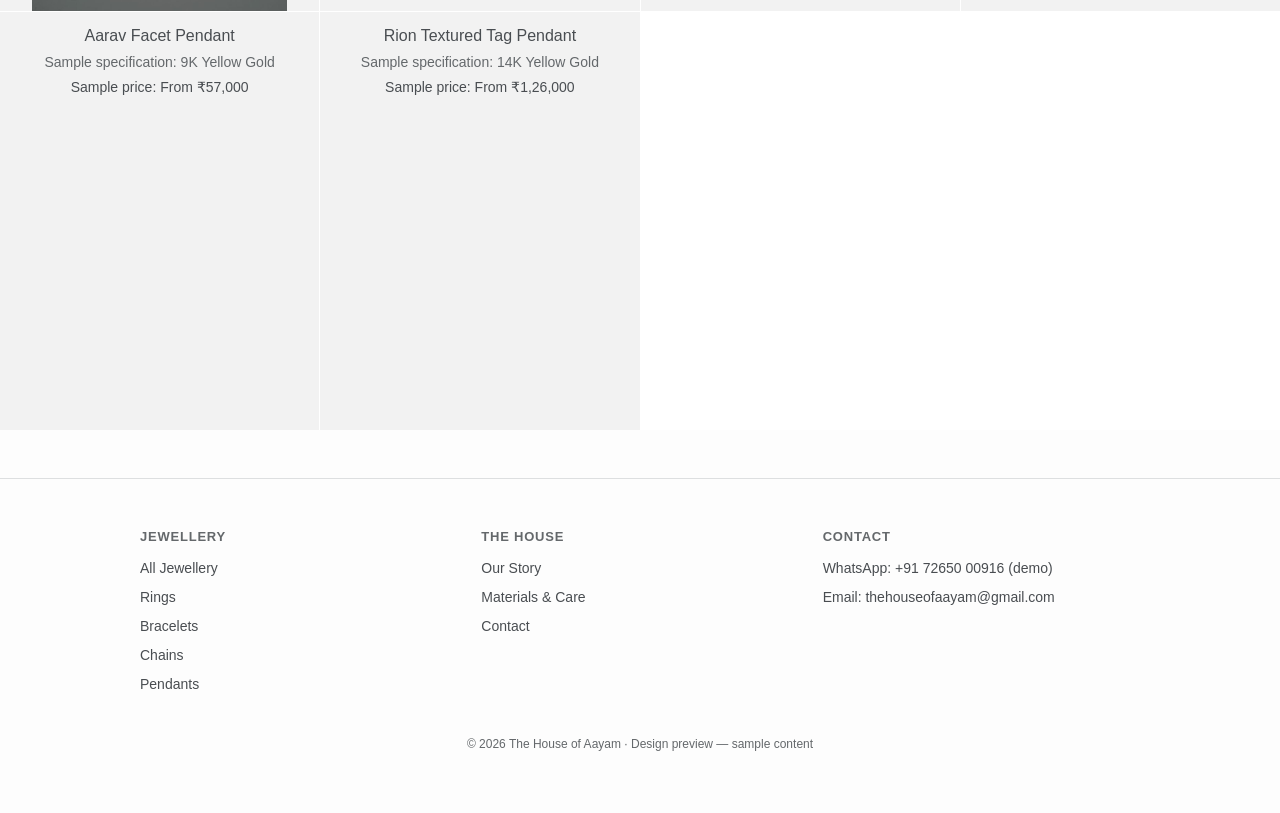
==== commit 4994a6e8: "Integrate nine bracelet designs with galleries and worn-image hover" ====
--- a/preview/all-jewellery.html
+++ b/preview/all-jewellery.html
@@ -5,10 +5,10 @@
 <meta name="viewport" content="width=device-width, initial-scale=1">
 <title>All Jewellery — The House of Aayam (Draft Preview)</title>
 <meta name="robots" content="noindex">
-<link rel="stylesheet" href="styles.css?v=20261021-rings-2">
+<link rel="stylesheet" href="styles.css?v=20261021-bracelets-1">
 </head>
 <body>
-<div class="preview-notice">Catalogue preview — illustrated ring designs; other categories include sample details.</div>
+<div class="preview-notice">Catalogue preview — illustrated rings and bracelets; chains and pendants include sample details.</div>
 <header class="site-header">
   <div class="nav-row">
     <a class="nav-logo" href="index.html"><img src="../assets/logo.png" alt="The House of Aayam"></a>
@@ -42,7 +42,7 @@
 </aside>
 
 <main>
-  <section class="collection-intro" id="ring-intro" hidden>
+  <section class="collection-intro" id="collection-intro" hidden>
     <h1>Rings</h1>
     <p>Bands shaped by texture, clean lines and contrast. Explore the illustrated designs and enquire about materials, sizing and pricing.</p>
   </section>
@@ -52,7 +52,7 @@
       <select id="filter-category" aria-label="Category">
         <option value="">Category: All</option>
       </select>
-      <select id="filter-design" aria-label="Ring design" hidden>
+      <select id="filter-design" aria-label="Product design" hidden>
         <option value="">Design: All</option>
       </select>
       <select id="filter-colour" aria-label="Sample gold colour">
@@ -99,7 +99,7 @@
   <p class="footer-bottom">&copy; 2026 The House of Aayam · Design preview — sample content</p>
 </footer>
 
-<script src="catalog.js?v=20261021-rings-2"></script>
-<script src="collection.js?v=20261021-rings-1"></script>
+<script src="catalog.js?v=20261021-bracelets-1"></script>
+<script src="collection.js?v=20261021-bracelets-1"></script>
 </body>
 </html>
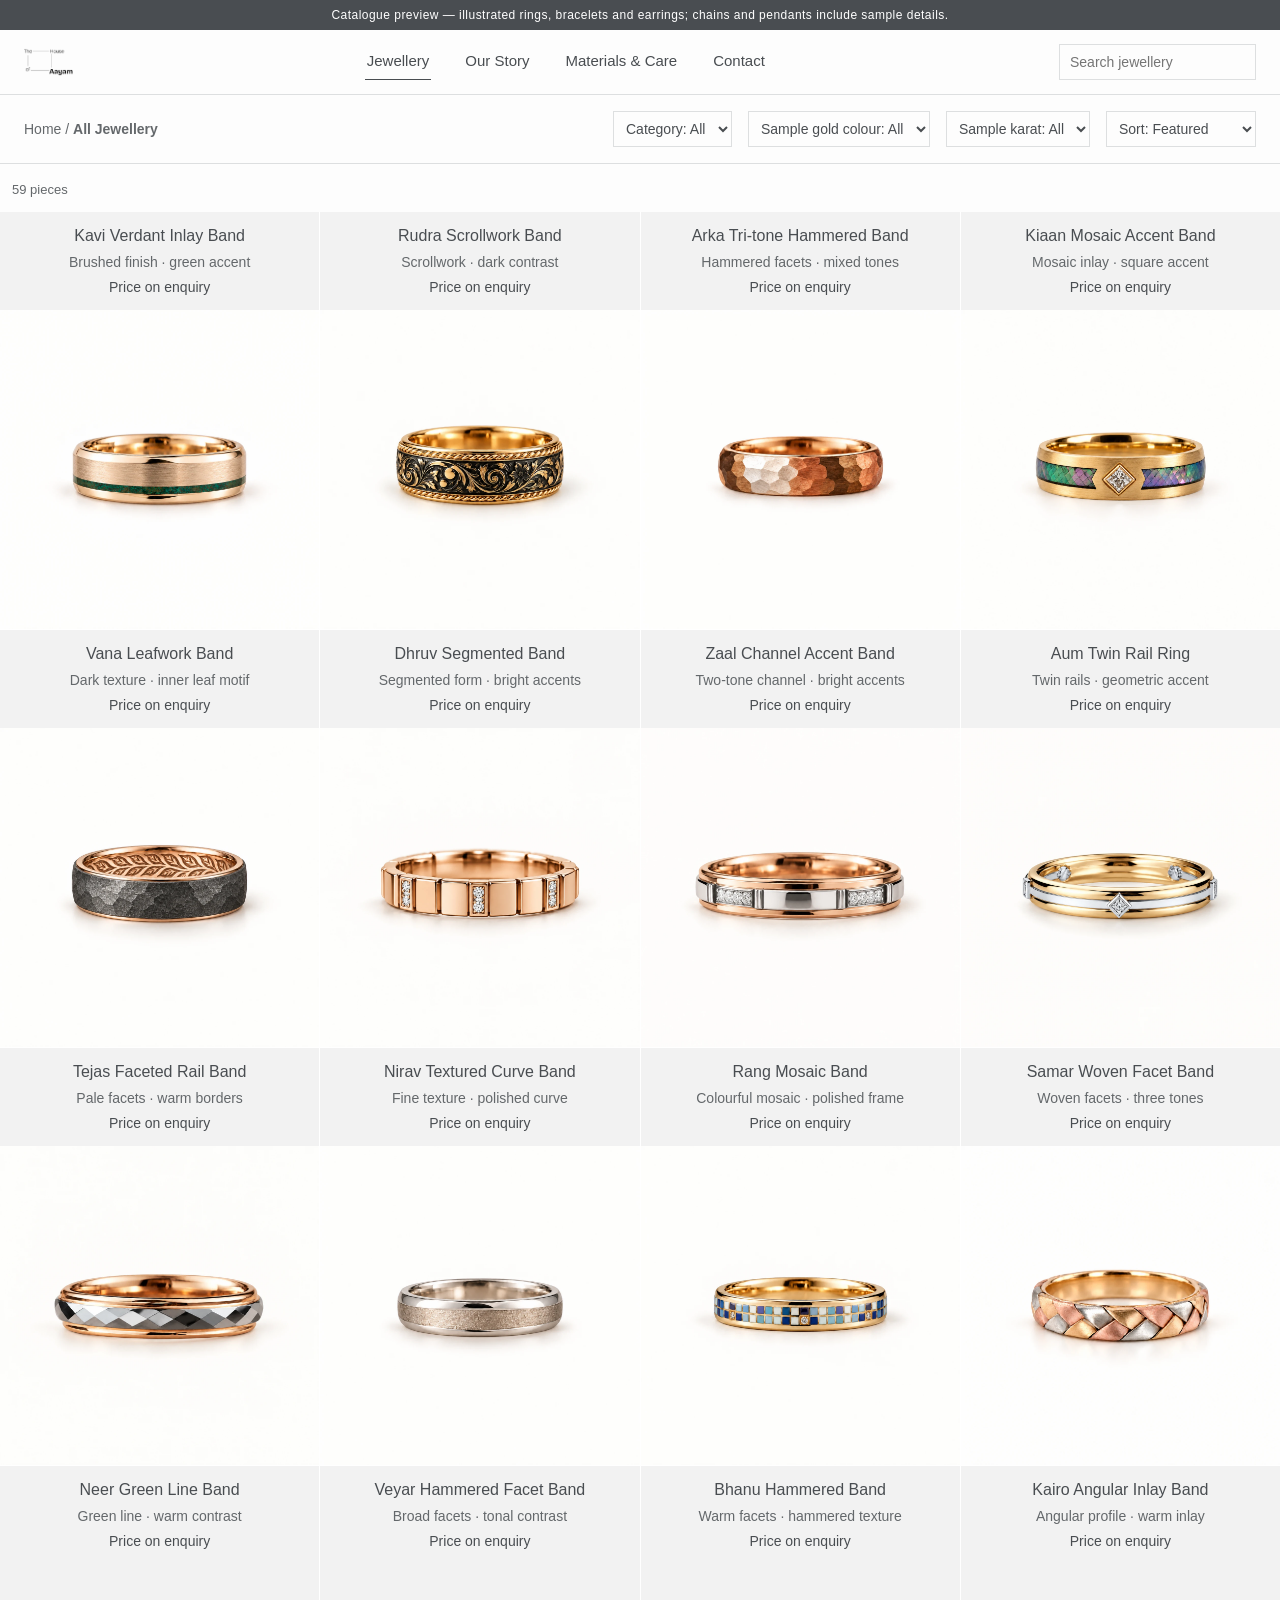
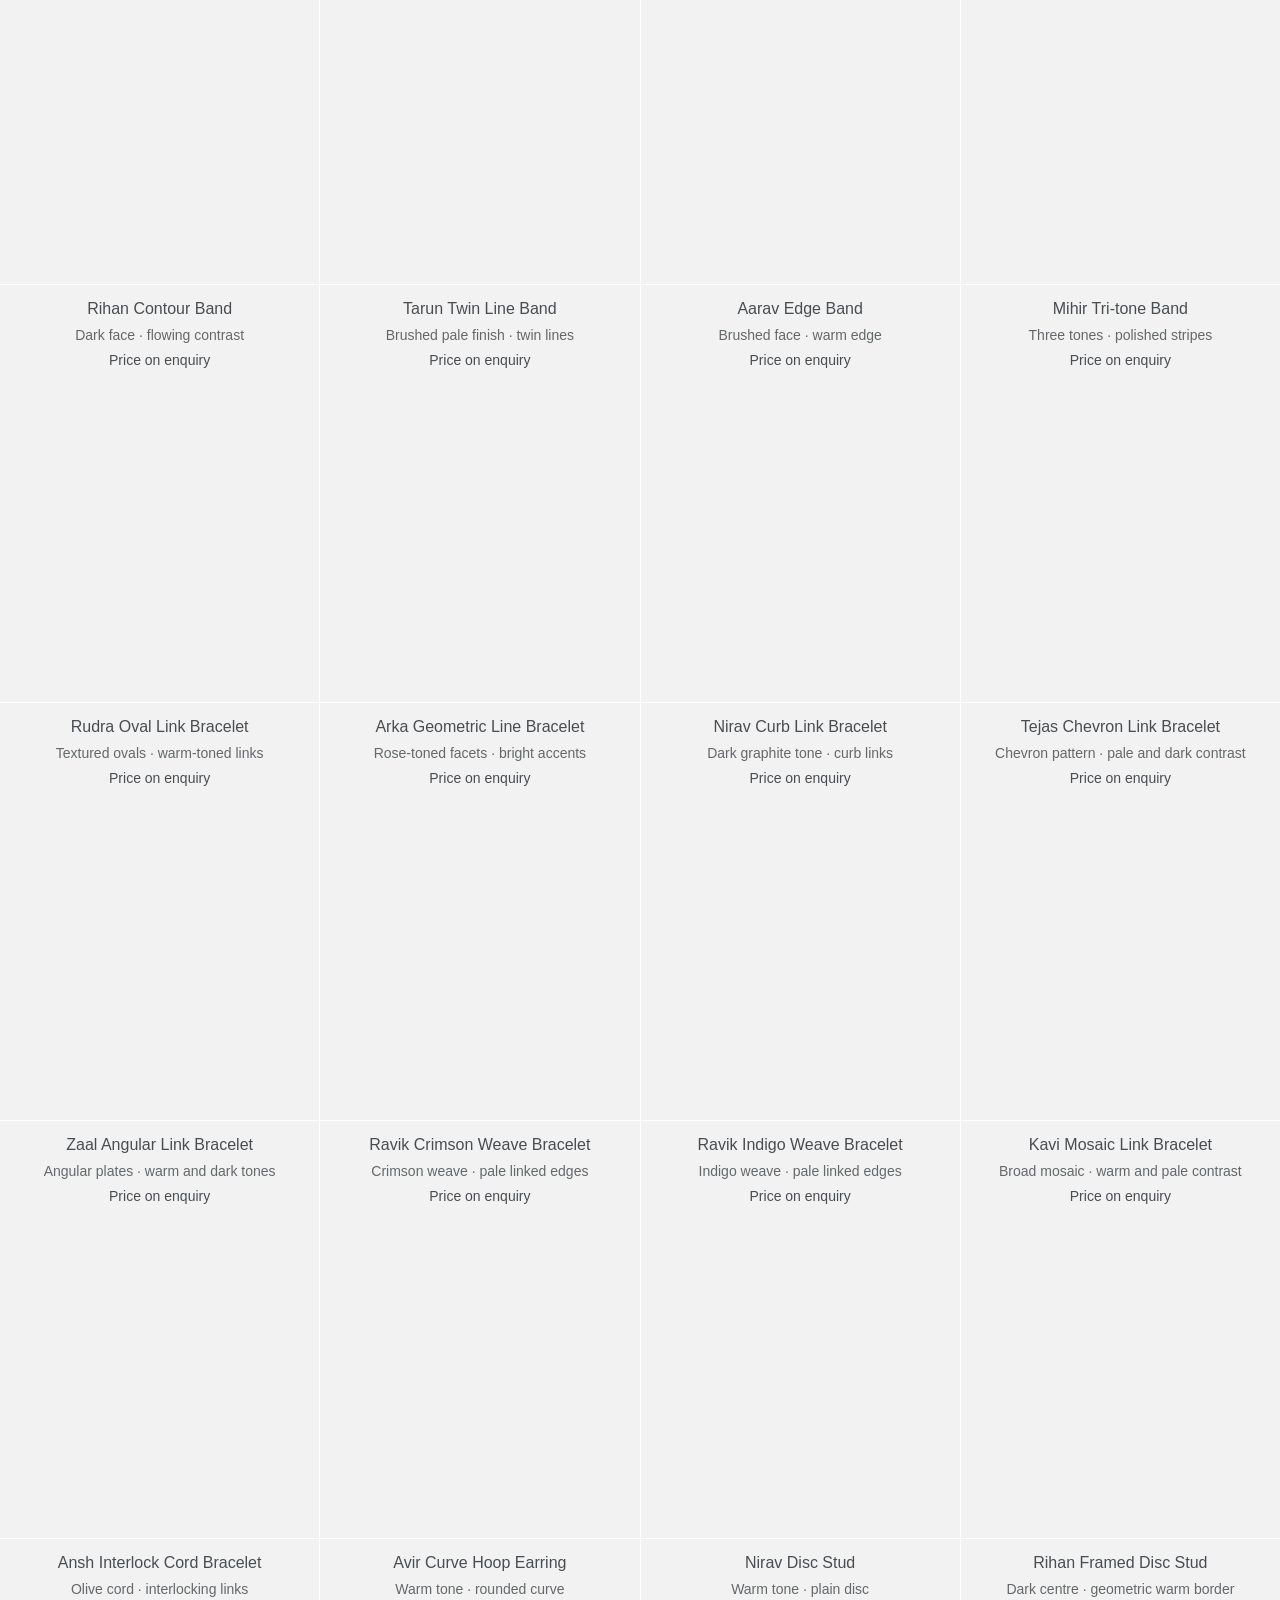
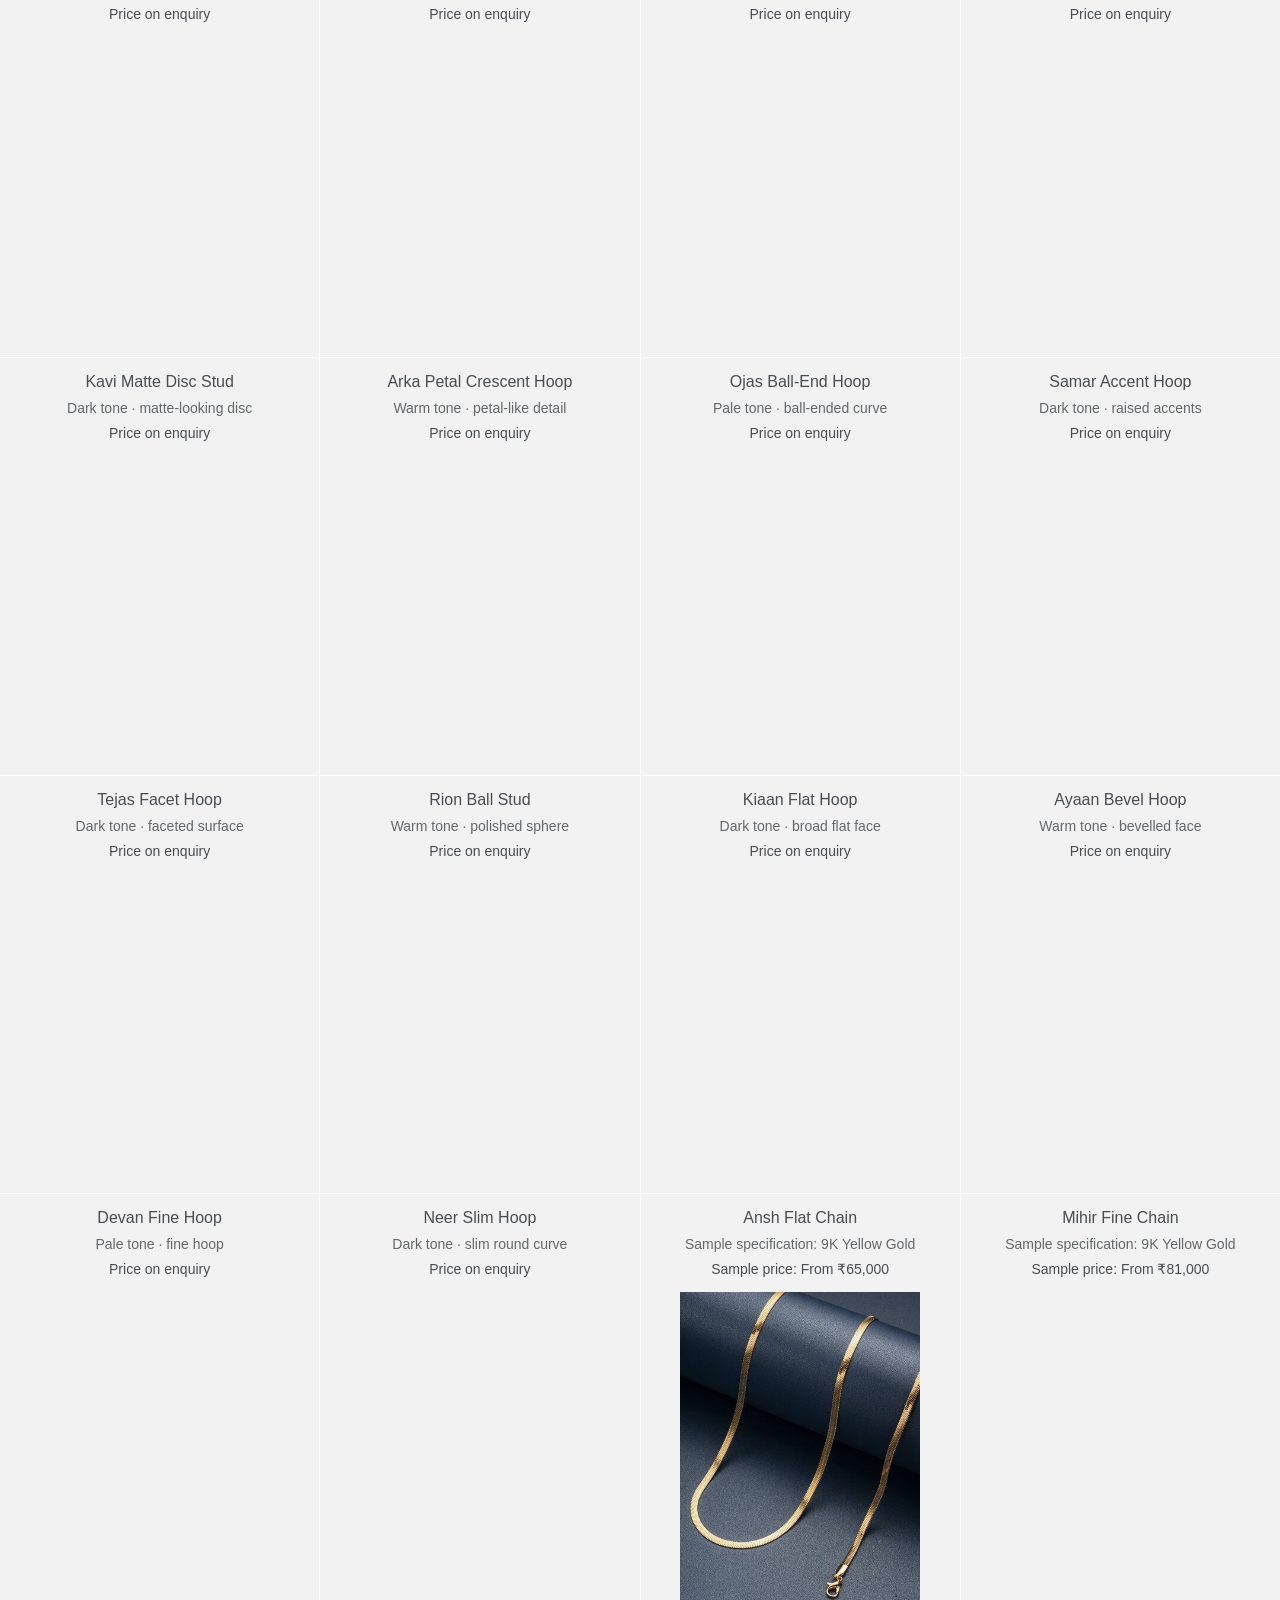
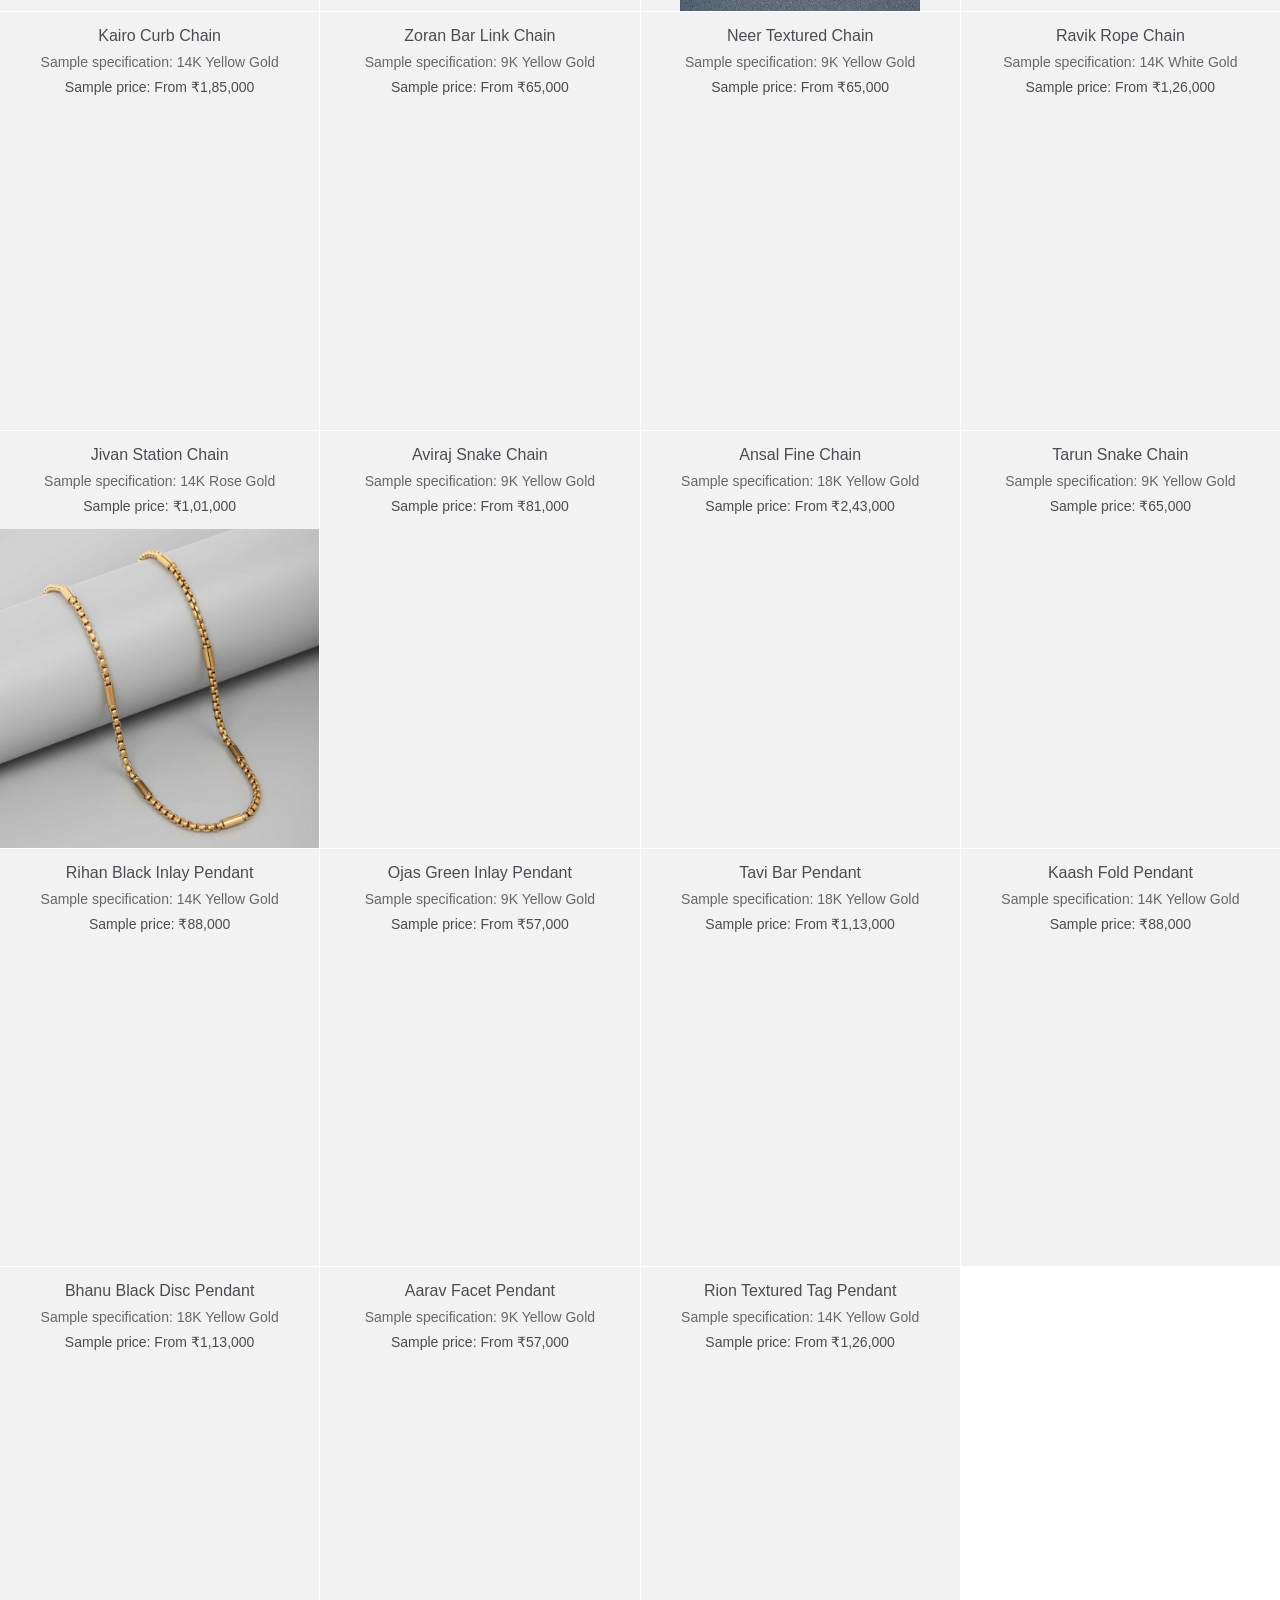
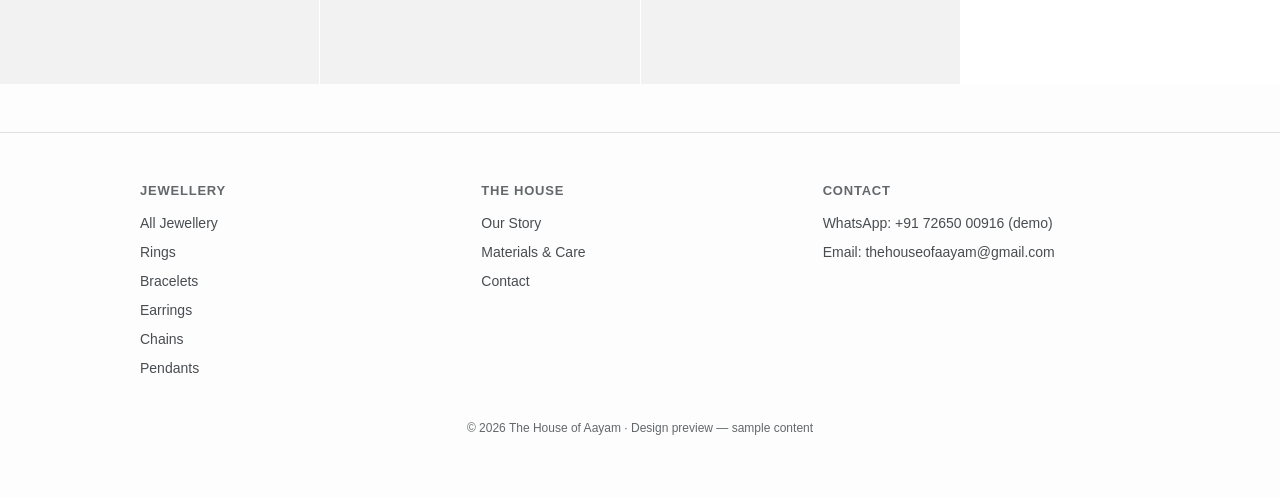
==== commit e35e3633: "Add approved earrings to jewellery preview" ====
--- a/preview/all-jewellery.html
+++ b/preview/all-jewellery.html
@@ -5,10 +5,10 @@
 <meta name="viewport" content="width=device-width, initial-scale=1">
 <title>All Jewellery — The House of Aayam (Draft Preview)</title>
 <meta name="robots" content="noindex">
-<link rel="stylesheet" href="styles.css?v=20261021-bracelets-1">
+<link rel="stylesheet" href="styles.css?v=20261021-earrings-1">
 </head>
 <body>
-<div class="preview-notice">Catalogue preview — illustrated rings and bracelets; chains and pendants include sample details.</div>
+<div class="preview-notice">Catalogue preview — illustrated rings, bracelets and earrings; chains and pendants include sample details.</div>
 <header class="site-header">
   <div class="nav-row">
     <a class="nav-logo" href="index.html"><img src="../assets/logo.png" alt="The House of Aayam"></a>
@@ -32,6 +32,7 @@
     <a class="primary-link" href="all-jewellery.html">All Jewellery</a>
     <a class="primary-link" href="all-jewellery.html?category=Rings">Rings</a>
     <a class="primary-link" href="all-jewellery.html?category=Bracelets">Bracelets</a>
+    <a class="primary-link" href="all-jewellery.html?category=Earrings">Earrings</a>
     <a class="primary-link" href="all-jewellery.html?category=Chains">Chains</a>
     <a class="primary-link" href="all-jewellery.html?category=Pendants">Pendants</a>
     <a class="secondary-link" href="our-story.html">Our Story</a>
@@ -81,6 +82,7 @@
       <a href="all-jewellery.html">All Jewellery</a>
       <a href="all-jewellery.html?category=Rings">Rings</a>
       <a href="all-jewellery.html?category=Bracelets">Bracelets</a>
+      <a href="all-jewellery.html?category=Earrings">Earrings</a>
       <a href="all-jewellery.html?category=Chains">Chains</a>
       <a href="all-jewellery.html?category=Pendants">Pendants</a>
     </div>
@@ -99,7 +101,7 @@
   <p class="footer-bottom">&copy; 2026 The House of Aayam · Design preview — sample content</p>
 </footer>
 
-<script src="catalog.js?v=20261021-bracelets-1"></script>
-<script src="collection.js?v=20261021-bracelets-1"></script>
+<script src="catalog.js?v=20261021-earrings-1"></script>
+<script src="collection.js?v=20261021-earrings-1"></script>
 </body>
 </html>
--- a/preview/styles.css
+++ b/preview/styles.css
@@ -151,6 +151,7 @@
 }
 @media (min-width: 768px) { .grid { grid-template-columns: repeat(3, 1fr); } }
 @media (min-width: 1024px) { .grid { grid-template-columns: repeat(4, 1fr); } }
+@media (min-width: 1024px) { #featured-grid { grid-template-columns: repeat(5, 1fr); } }
 
 .card { background: var(--tile); display: flex; flex-direction: column; }
 .card .imgwrap { order: 1; aspect-ratio: 1/1; overflow: hidden; position: relative; }
@@ -179,7 +180,8 @@
 .category-row {
   display: grid; grid-template-columns: repeat(2, 1fr); gap: 12px; padding: 12px;
 }
-@media (min-width: 768px) { .category-row { grid-template-columns: repeat(4, 1fr); gap: 1px; padding: 0; } }
+@media (min-width: 768px) { .category-row { grid-template-columns: repeat(3, 1fr); gap: 1px; padding: 0; } }
+@media (min-width: 1024px) { .category-row { grid-template-columns: repeat(5, 1fr); } }
 .category-tile .frame { aspect-ratio: 1/1; background: var(--tile); overflow: hidden; }
 .category-tile img { width: 100%; height: 100%; object-fit: contain; }
 .category-tile figcaption { text-align: center; margin-top: 8px; font-size: 15px; }
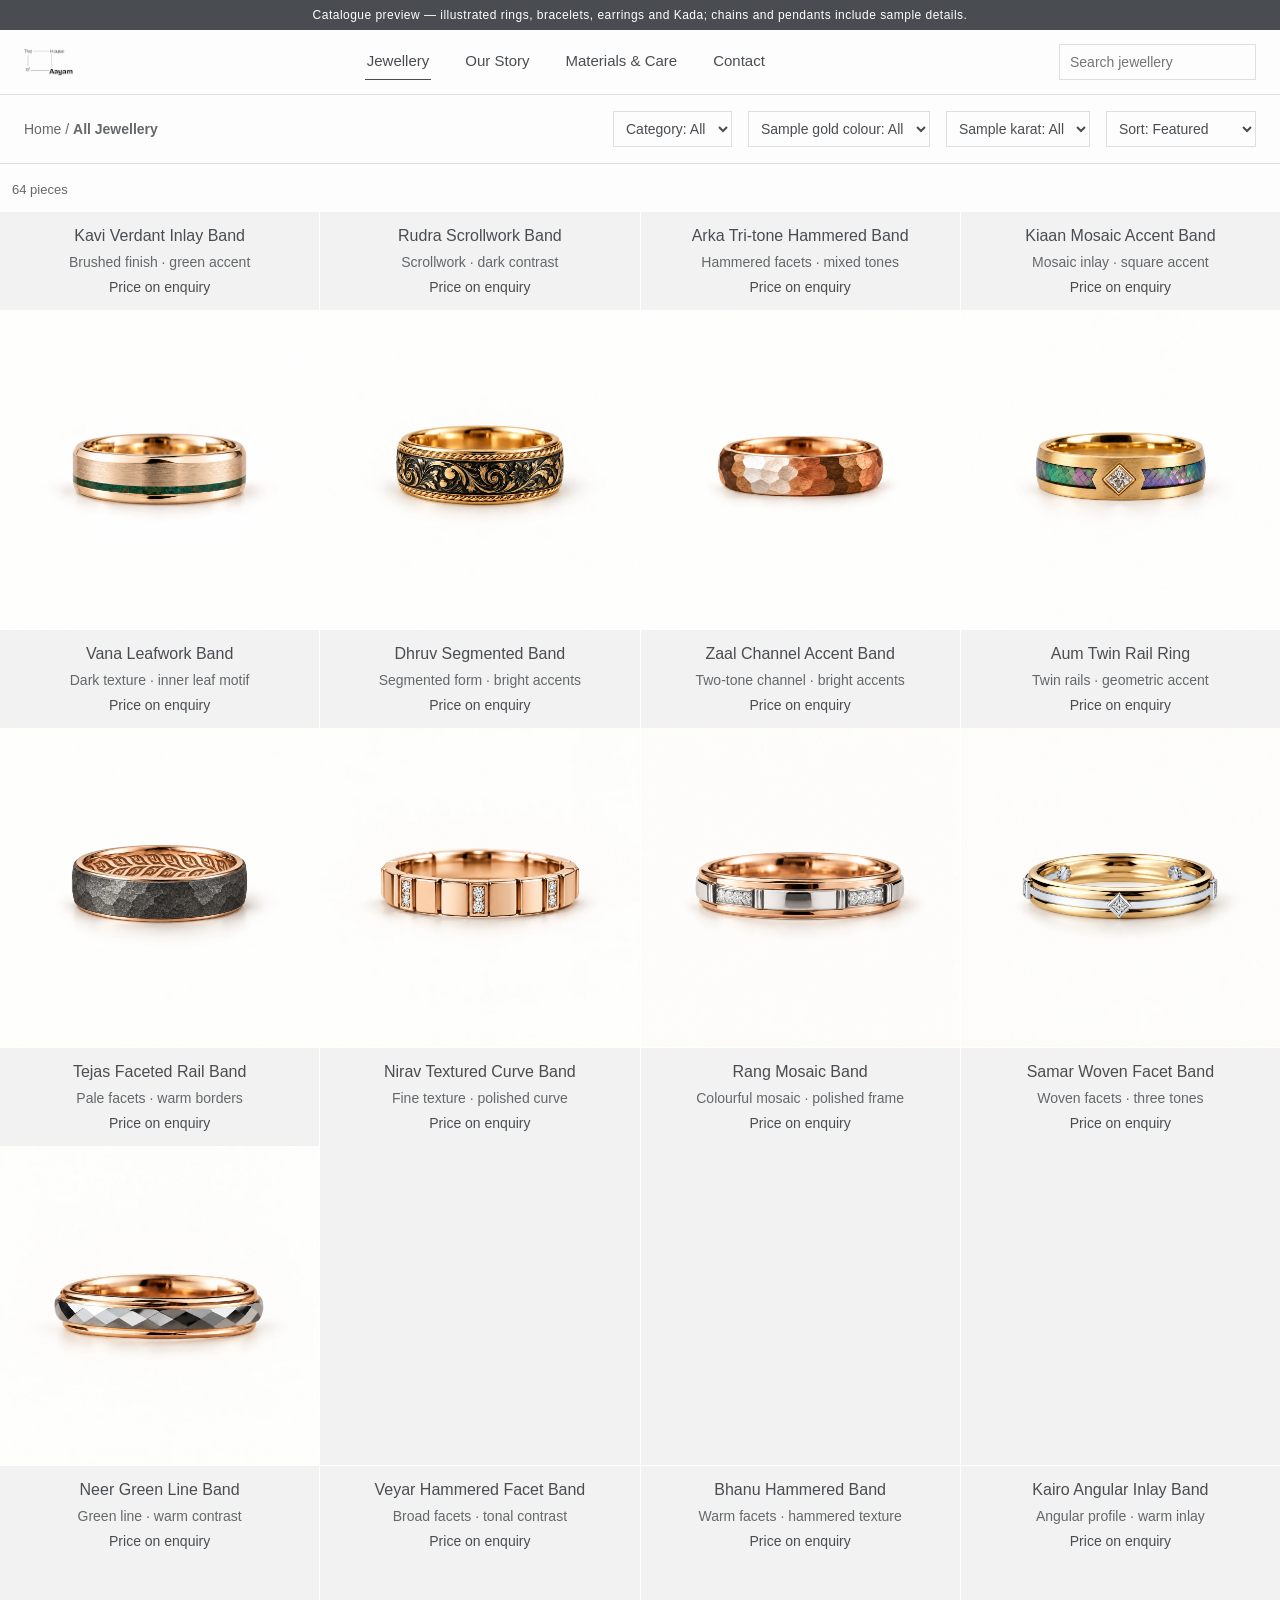
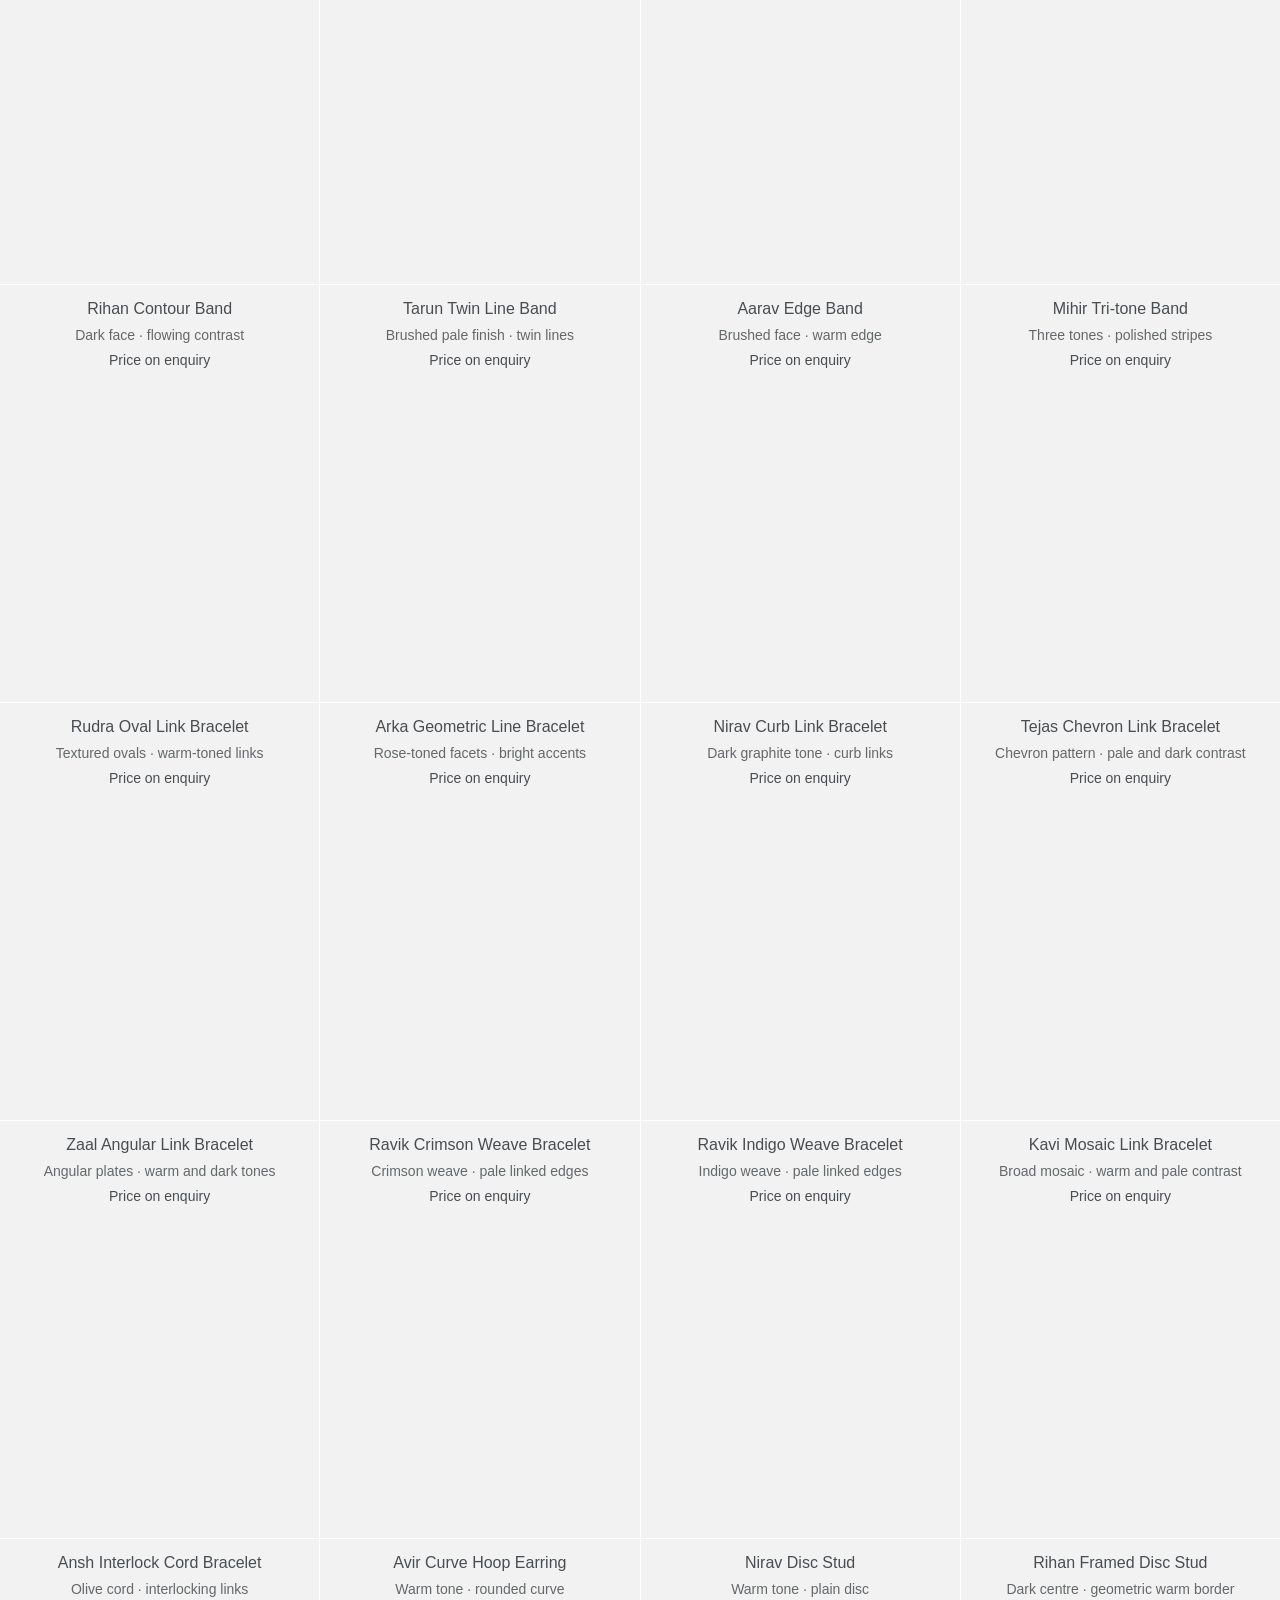
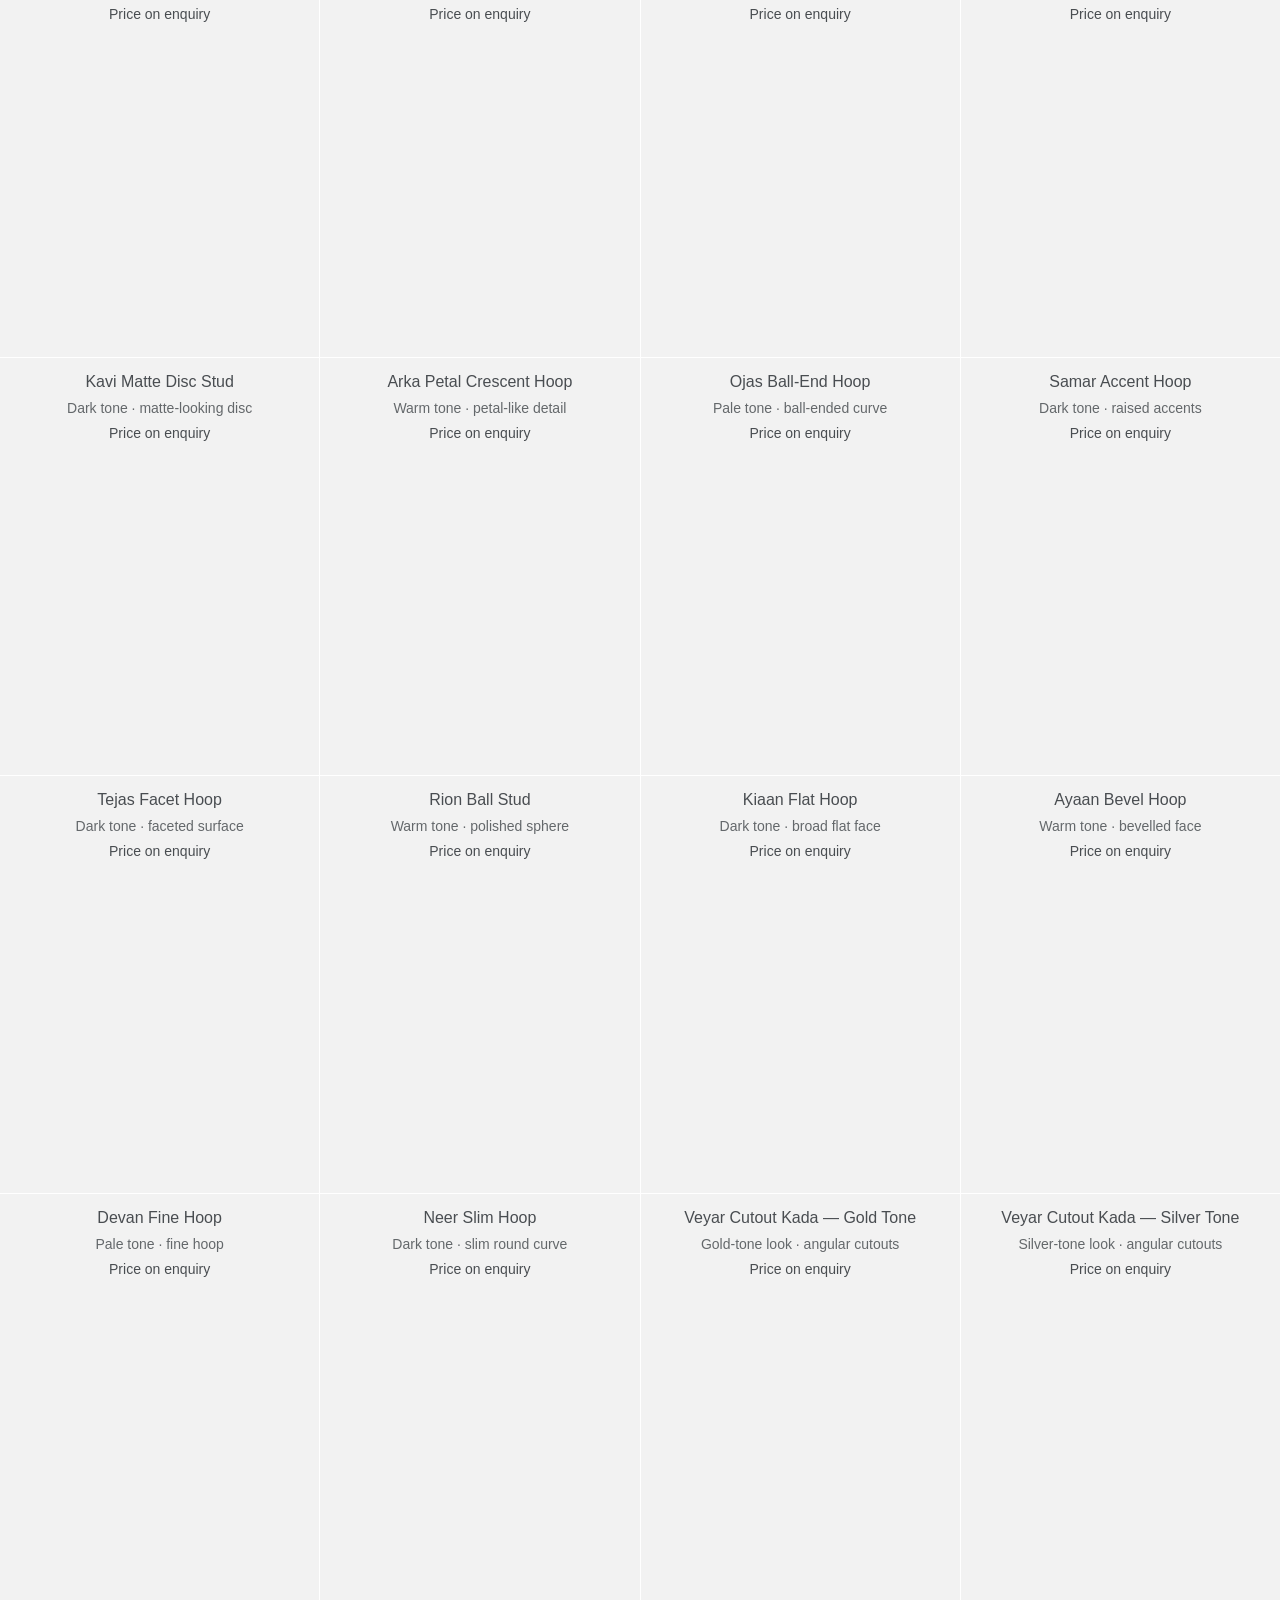
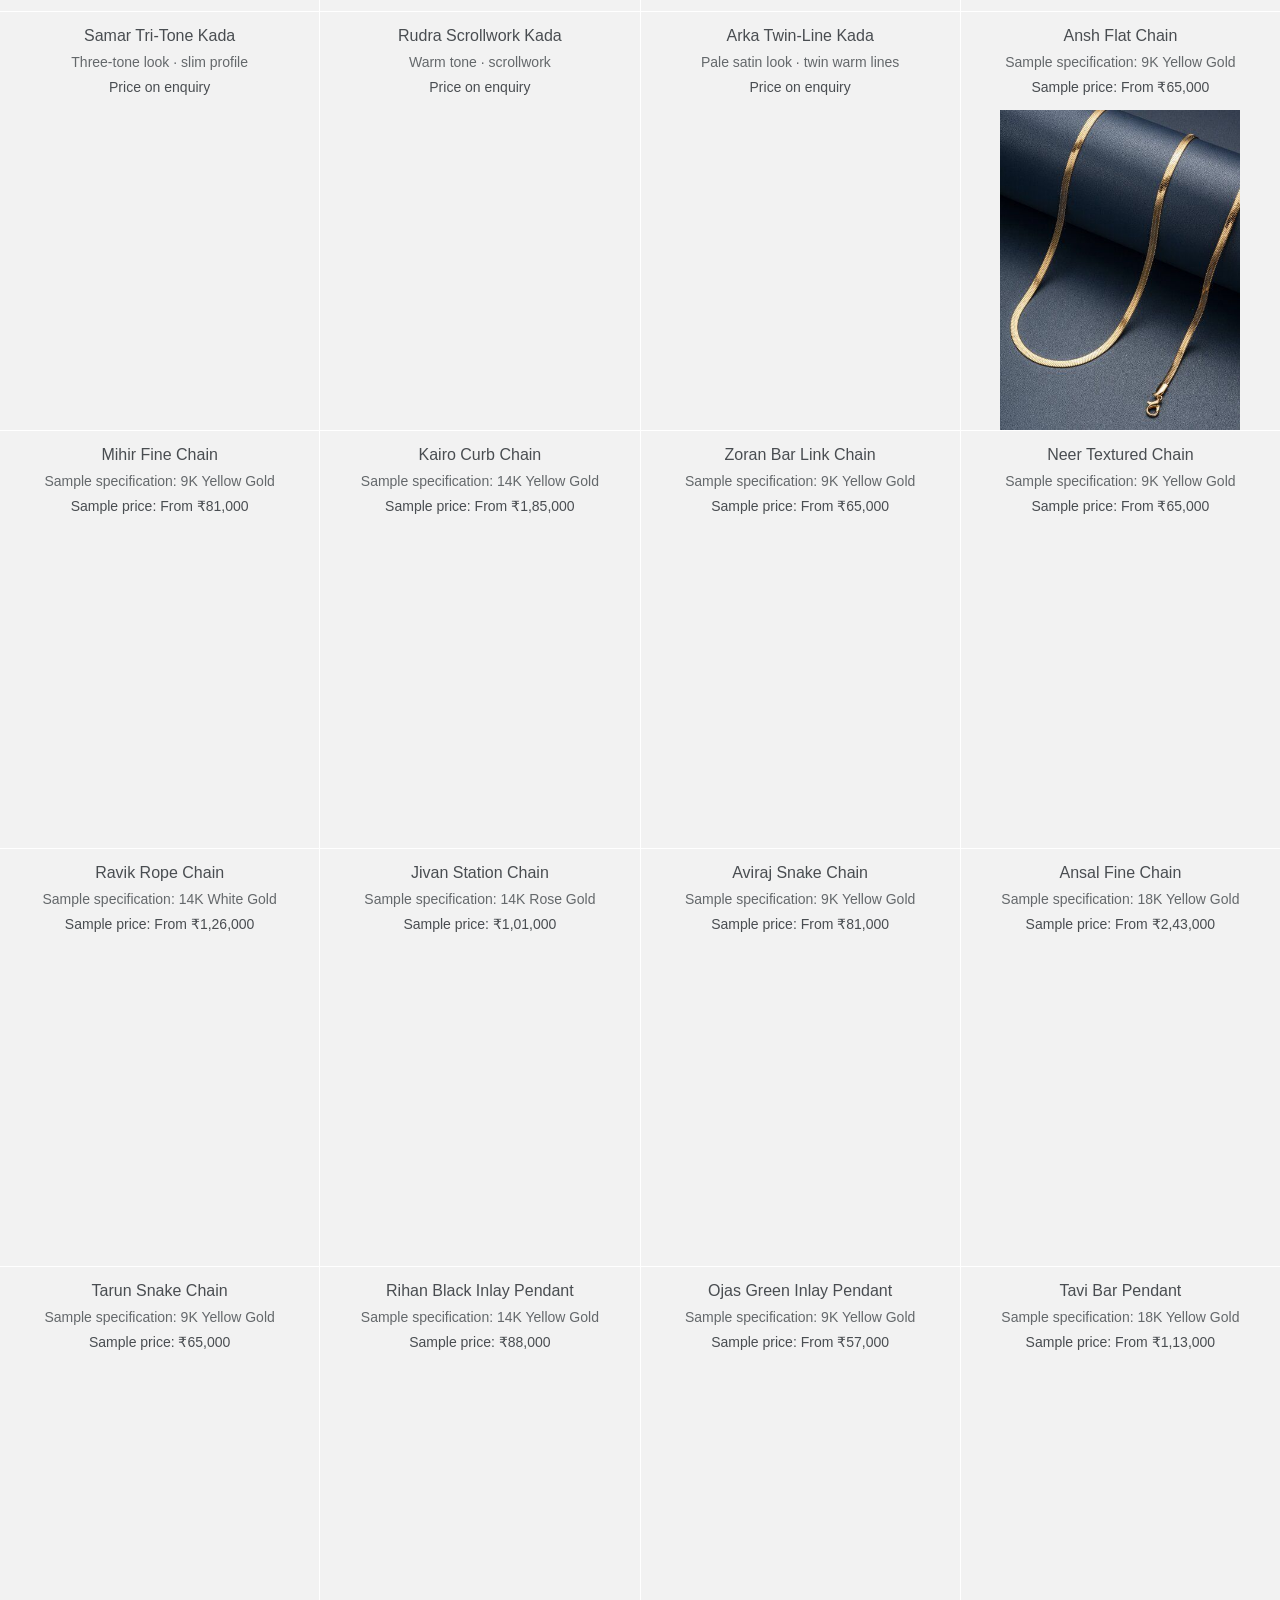
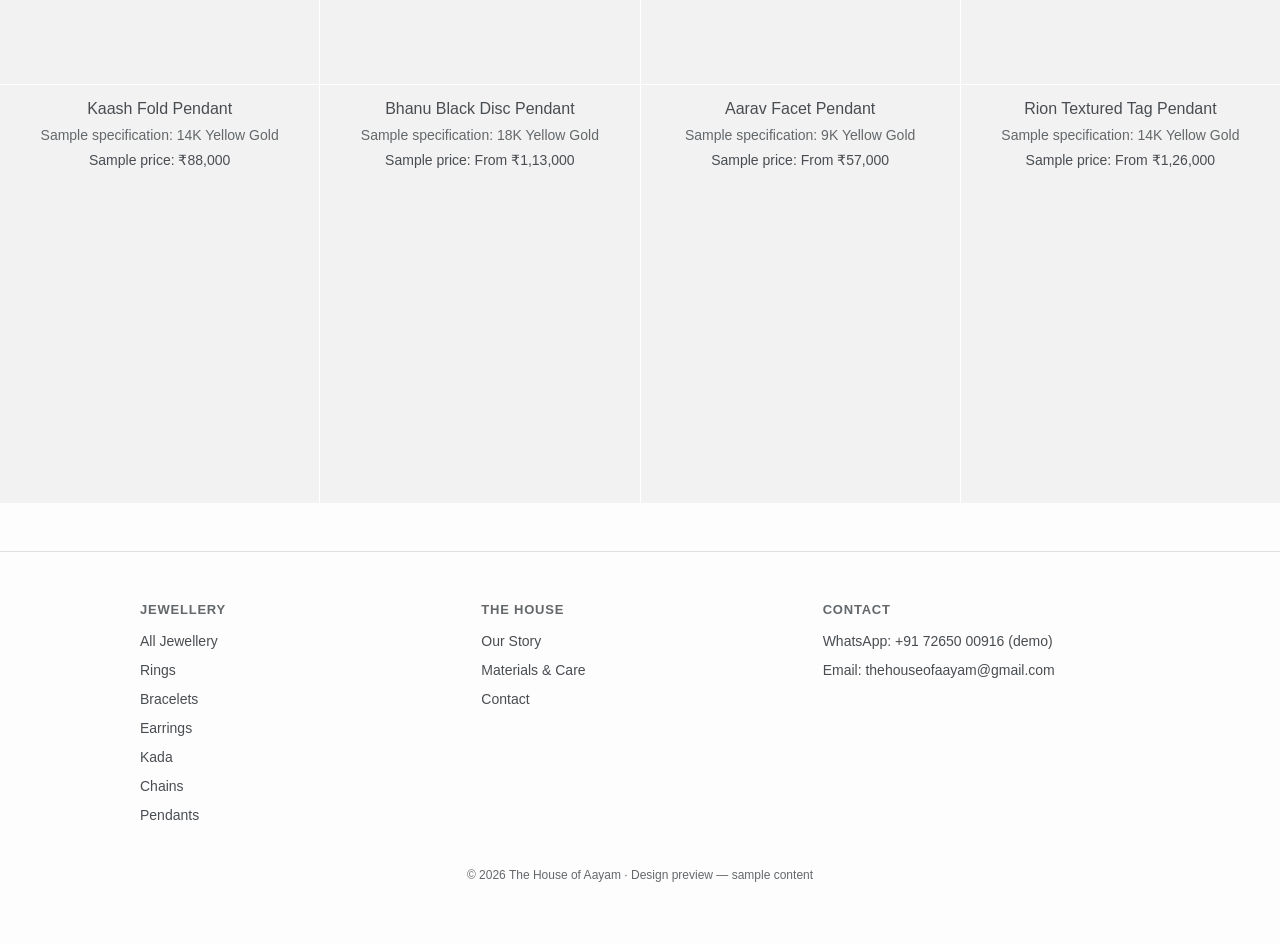
==== commit 535cd0bb: "Add approved Kada catalogue to preview" ====
--- a/preview/all-jewellery.html
+++ b/preview/all-jewellery.html
@@ -5,10 +5,10 @@
 <meta name="viewport" content="width=device-width, initial-scale=1">
 <title>All Jewellery — The House of Aayam (Draft Preview)</title>
 <meta name="robots" content="noindex">
-<link rel="stylesheet" href="styles.css?v=20261021-earrings-1">
+<link rel="stylesheet" href="styles.css?v=20261022-kada-1">
 </head>
 <body>
-<div class="preview-notice">Catalogue preview — illustrated rings, bracelets and earrings; chains and pendants include sample details.</div>
+<div class="preview-notice">Catalogue preview — illustrated rings, bracelets, earrings and Kada; chains and pendants include sample details.</div>
 <header class="site-header">
   <div class="nav-row">
     <a class="nav-logo" href="index.html"><img src="../assets/logo.png" alt="The House of Aayam"></a>
@@ -33,6 +33,7 @@
     <a class="primary-link" href="all-jewellery.html?category=Rings">Rings</a>
     <a class="primary-link" href="all-jewellery.html?category=Bracelets">Bracelets</a>
     <a class="primary-link" href="all-jewellery.html?category=Earrings">Earrings</a>
+    <a class="primary-link" href="all-jewellery.html?category=Kada">Kada</a>
     <a class="primary-link" href="all-jewellery.html?category=Chains">Chains</a>
     <a class="primary-link" href="all-jewellery.html?category=Pendants">Pendants</a>
     <a class="secondary-link" href="our-story.html">Our Story</a>
@@ -83,6 +84,7 @@
       <a href="all-jewellery.html?category=Rings">Rings</a>
       <a href="all-jewellery.html?category=Bracelets">Bracelets</a>
       <a href="all-jewellery.html?category=Earrings">Earrings</a>
+      <a href="all-jewellery.html?category=Kada">Kada</a>
       <a href="all-jewellery.html?category=Chains">Chains</a>
       <a href="all-jewellery.html?category=Pendants">Pendants</a>
     </div>
@@ -101,7 +103,7 @@
   <p class="footer-bottom">&copy; 2026 The House of Aayam · Design preview — sample content</p>
 </footer>
 
-<script src="catalog.js?v=20261021-earrings-1"></script>
-<script src="collection.js?v=20261021-earrings-1"></script>
+<script src="catalog.js?v=20261022-kada-1"></script>
+<script src="collection.js?v=20261022-kada-1"></script>
 </body>
 </html>
--- a/preview/styles.css
+++ b/preview/styles.css
@@ -151,7 +151,7 @@
 }
 @media (min-width: 768px) { .grid { grid-template-columns: repeat(3, 1fr); } }
 @media (min-width: 1024px) { .grid { grid-template-columns: repeat(4, 1fr); } }
-@media (min-width: 1024px) { #featured-grid { grid-template-columns: repeat(5, 1fr); } }
+@media (min-width: 1024px) { #featured-grid { grid-template-columns: repeat(6, 1fr); } }
 
 .card { background: var(--tile); display: flex; flex-direction: column; }
 .card .imgwrap { order: 1; aspect-ratio: 1/1; overflow: hidden; position: relative; }
@@ -181,7 +181,7 @@
   display: grid; grid-template-columns: repeat(2, 1fr); gap: 12px; padding: 12px;
 }
 @media (min-width: 768px) { .category-row { grid-template-columns: repeat(3, 1fr); gap: 1px; padding: 0; } }
-@media (min-width: 1024px) { .category-row { grid-template-columns: repeat(5, 1fr); } }
+@media (min-width: 1024px) { .category-row { grid-template-columns: repeat(6, 1fr); } }
 .category-tile .frame { aspect-ratio: 1/1; background: var(--tile); overflow: hidden; }
 .category-tile img { width: 100%; height: 100%; object-fit: contain; }
 .category-tile figcaption { text-align: center; margin-top: 8px; font-size: 15px; }
@@ -253,6 +253,12 @@
 .product-info h1 { font-size: 20px; font-weight: 400; margin: 0 0 4px; }
 @media (min-width: 1024px) { .product-info h1 { font-size: 22px; } }
 .product-info .variant-line { color: var(--text-secondary); font-size: 14px; margin: 0 0 4px; }
+.colourway-group { margin: 16px 0; font-size: 13px; }
+.colourway-group > span { display: block; color: var(--text-secondary); margin-bottom: 8px; }
+.colourway-links { display: flex; flex-wrap: wrap; gap: 8px; }
+.colourway-links a { display: inline-flex; align-items: center; min-height: 40px; padding: 0 12px; border: 1px solid var(--rule); }
+.colourway-links a[aria-current="page"] { border-color: var(--text); background: var(--text); color: #fff; }
+.colourway-links a:focus-visible { outline: 2px solid var(--text); outline-offset: 3px; }
 .product-info .price { font-size: 18px; margin: 0 0 24px; }
 .product-crumbs { font-size: 13px; color: var(--text-secondary); margin: 0 0 30px; }
 .product-reference { font-size: 10px; letter-spacing: .08em; color: var(--text-secondary); margin: 0 0 8px; }
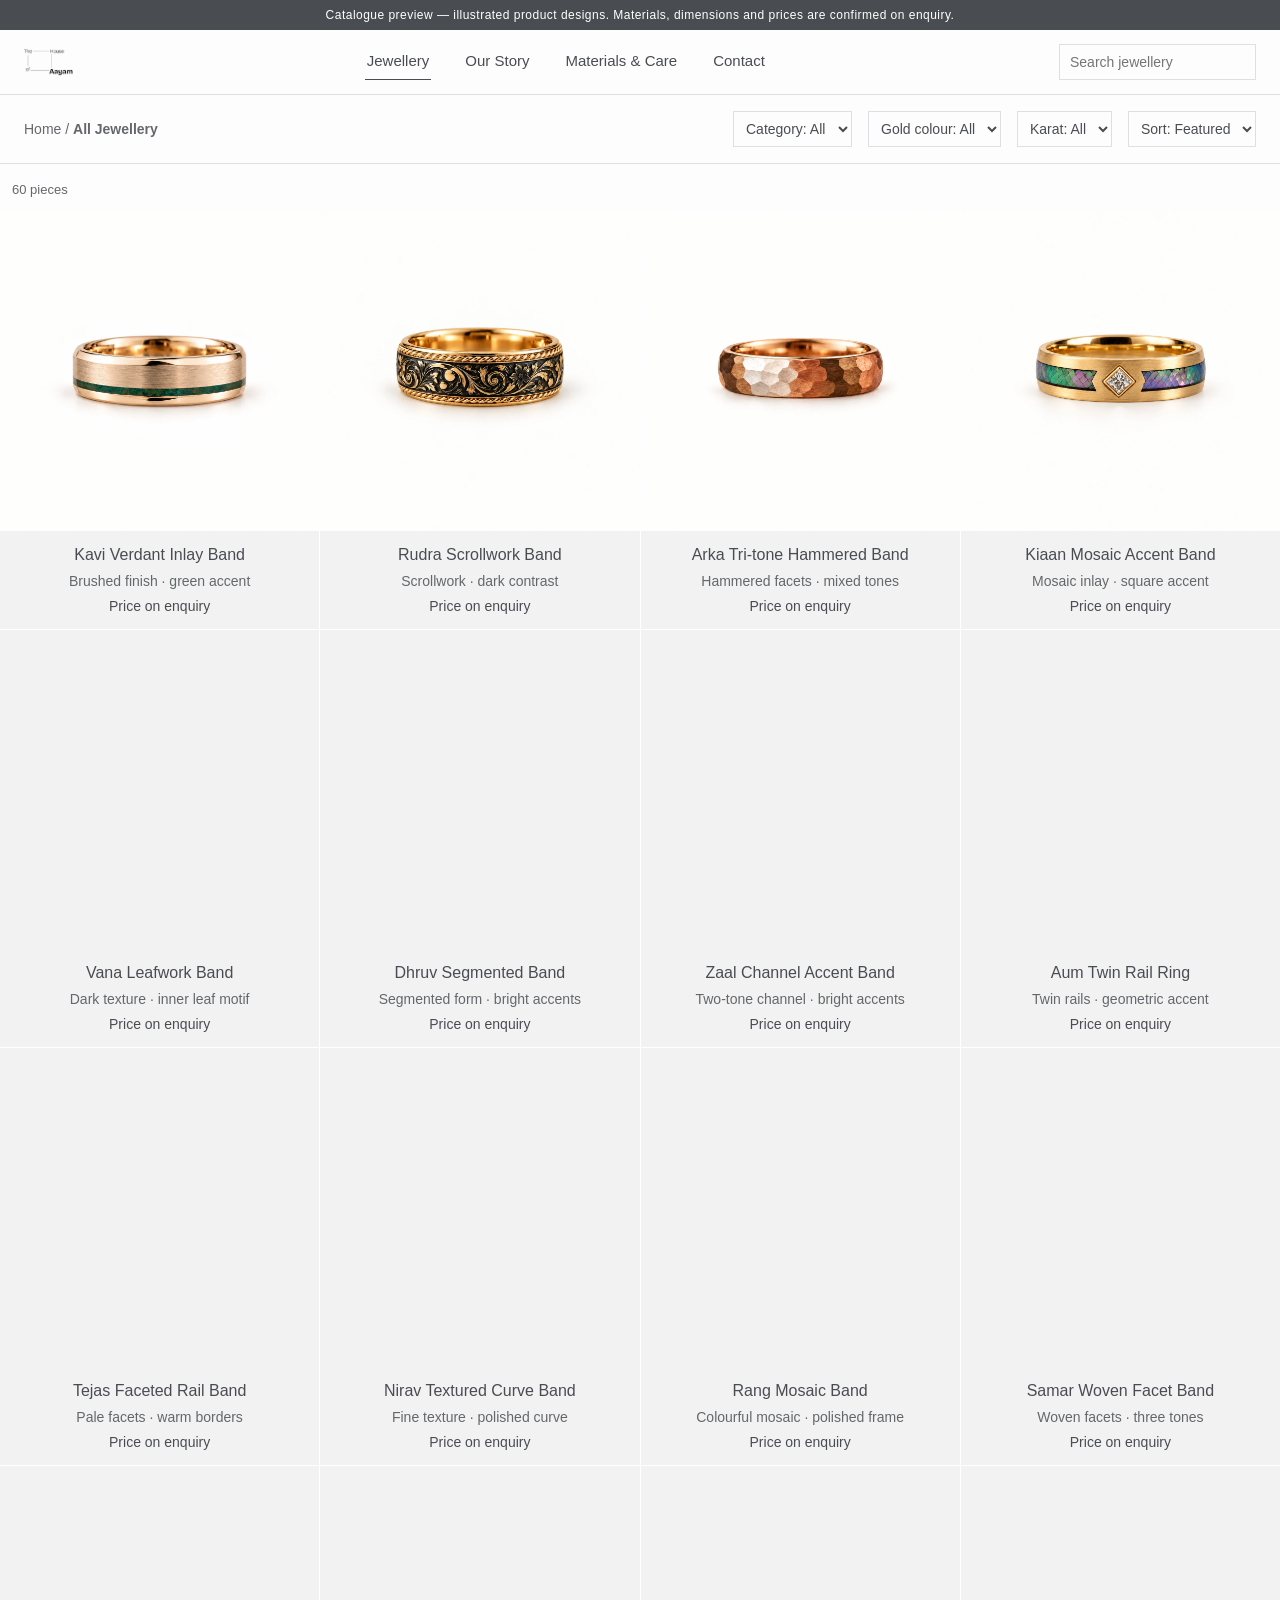
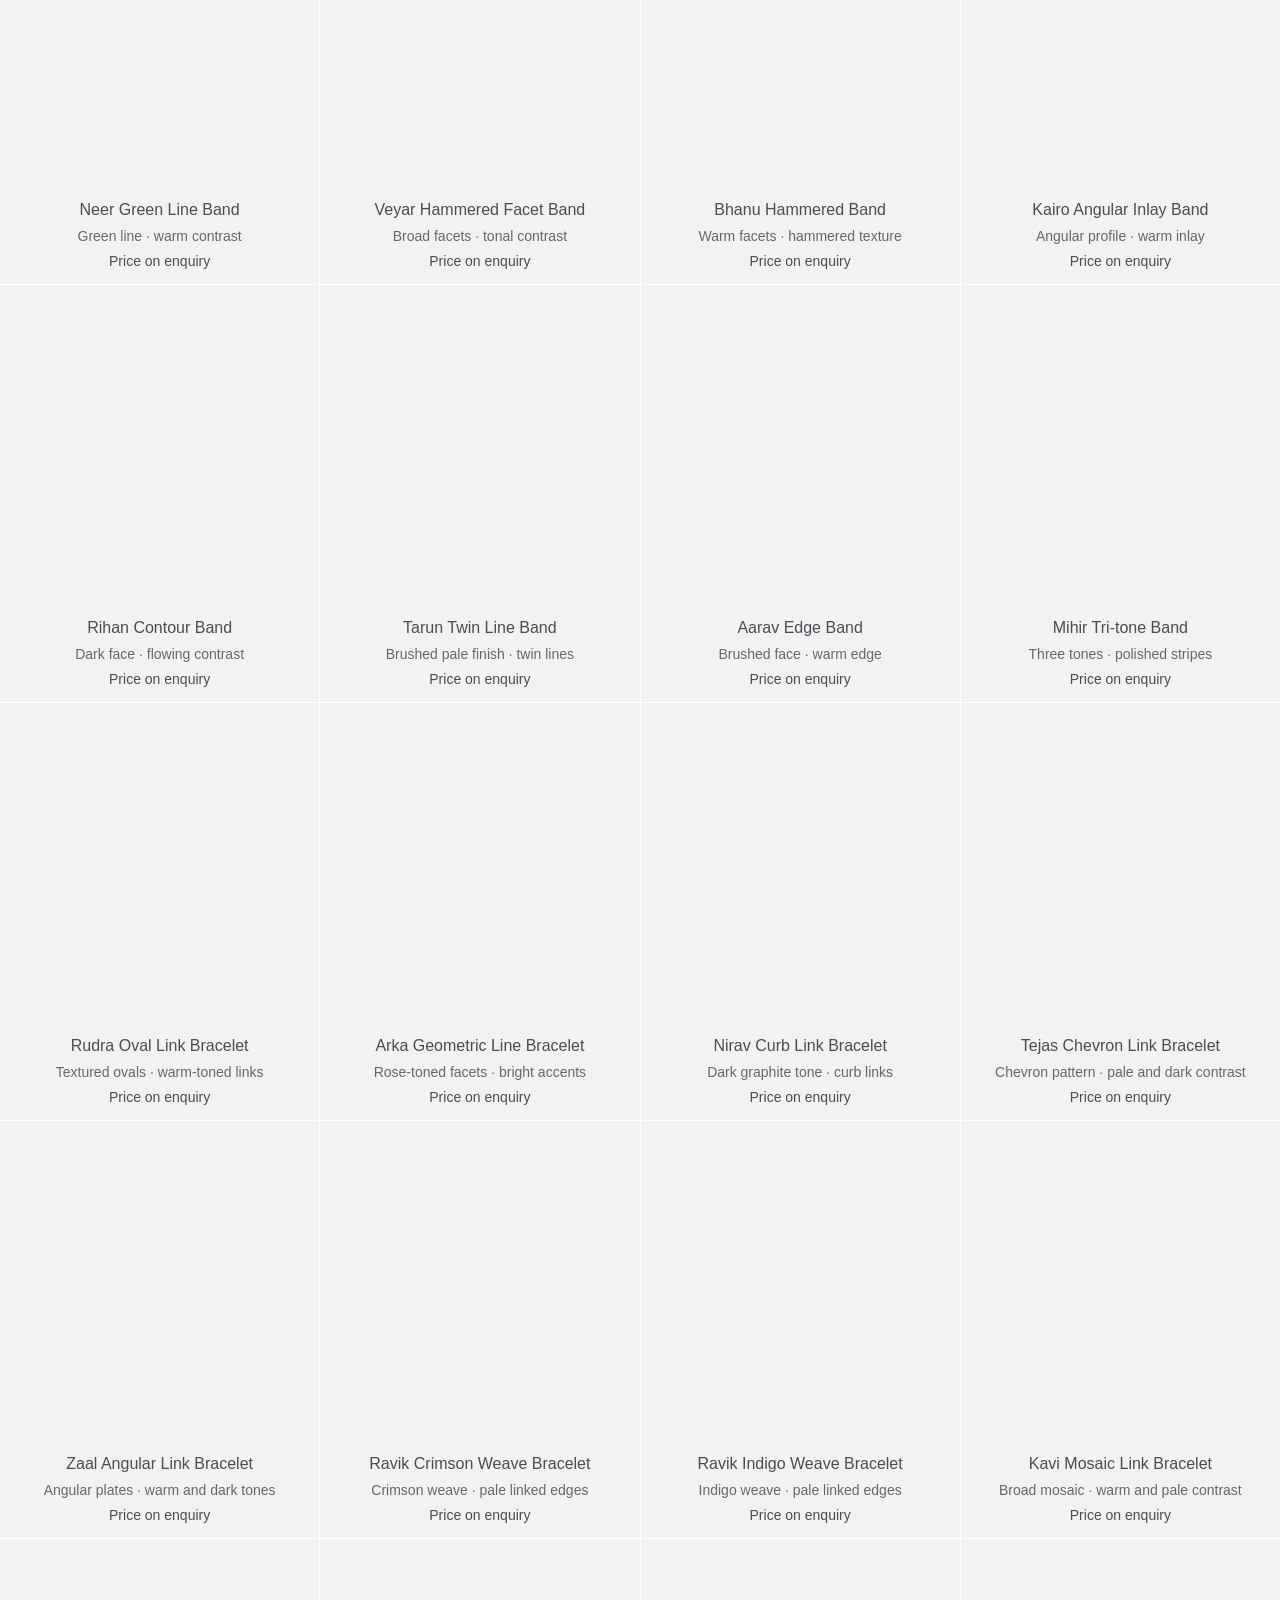
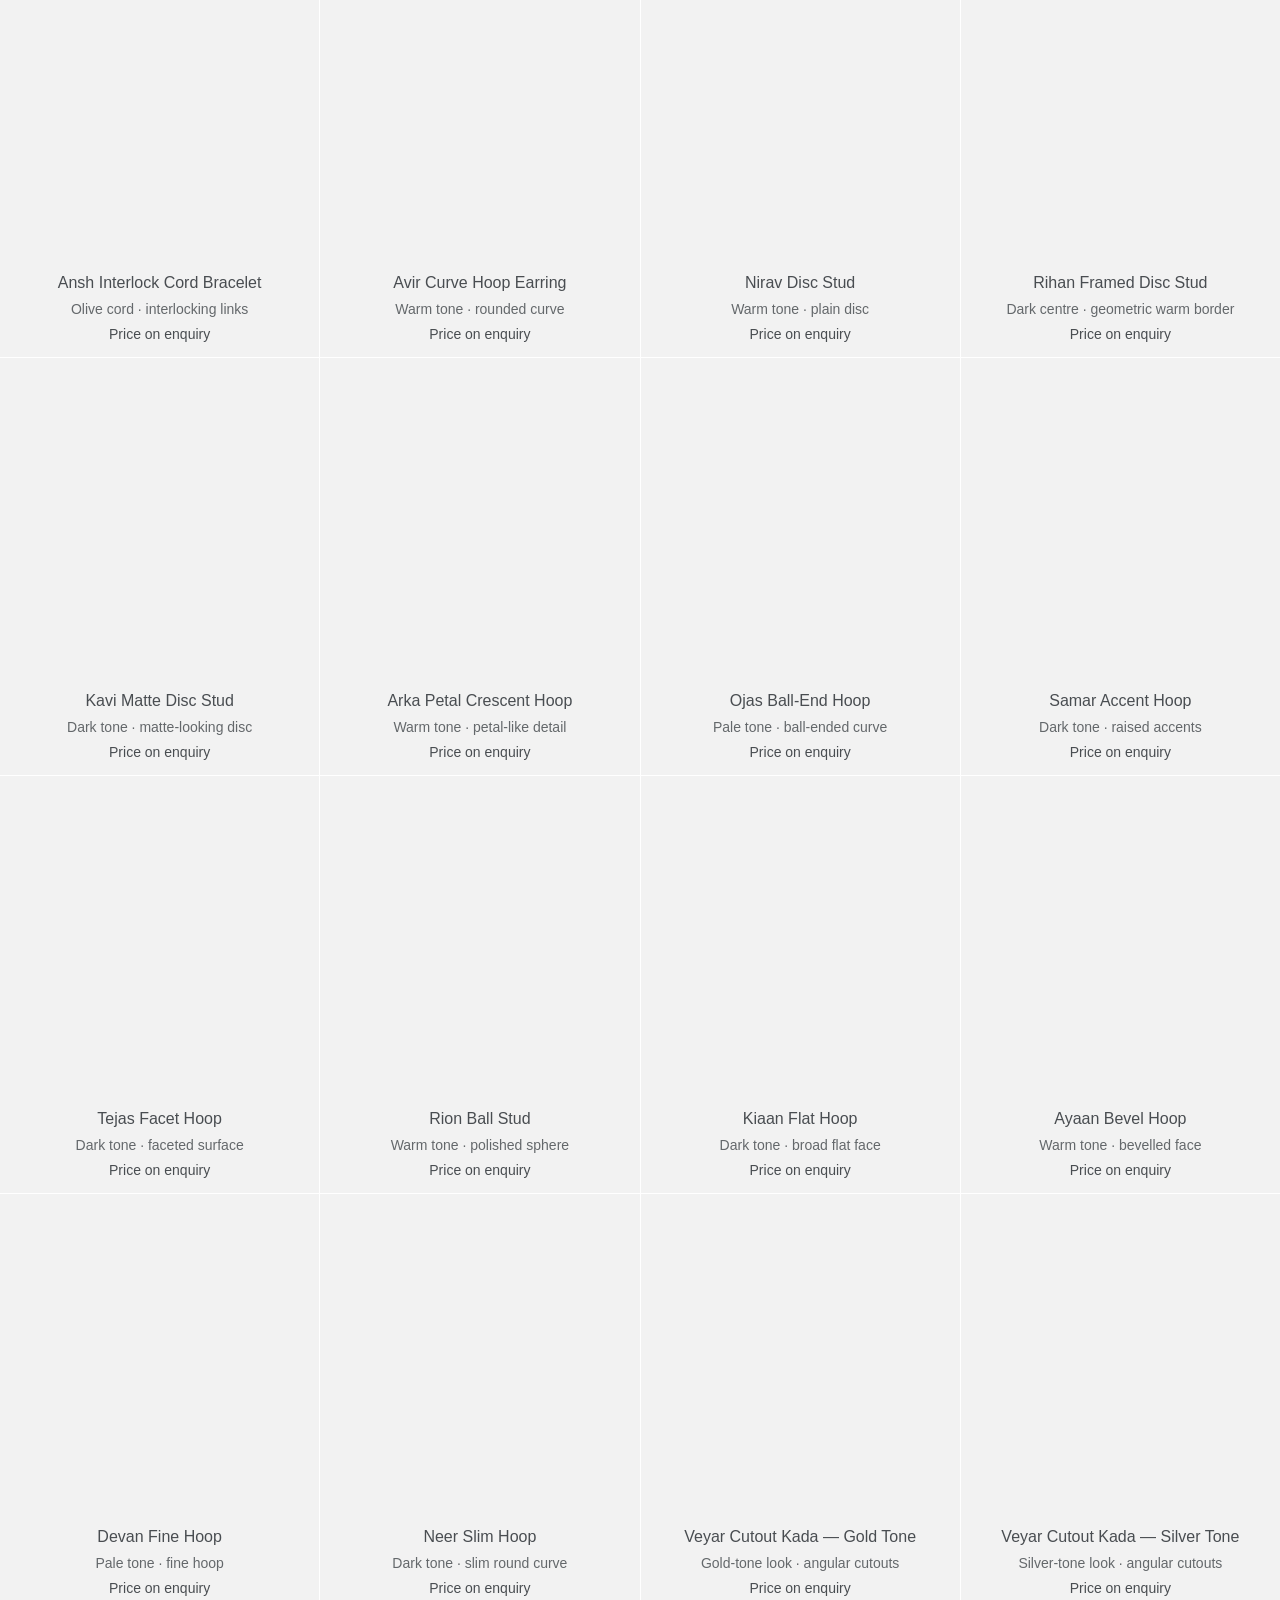
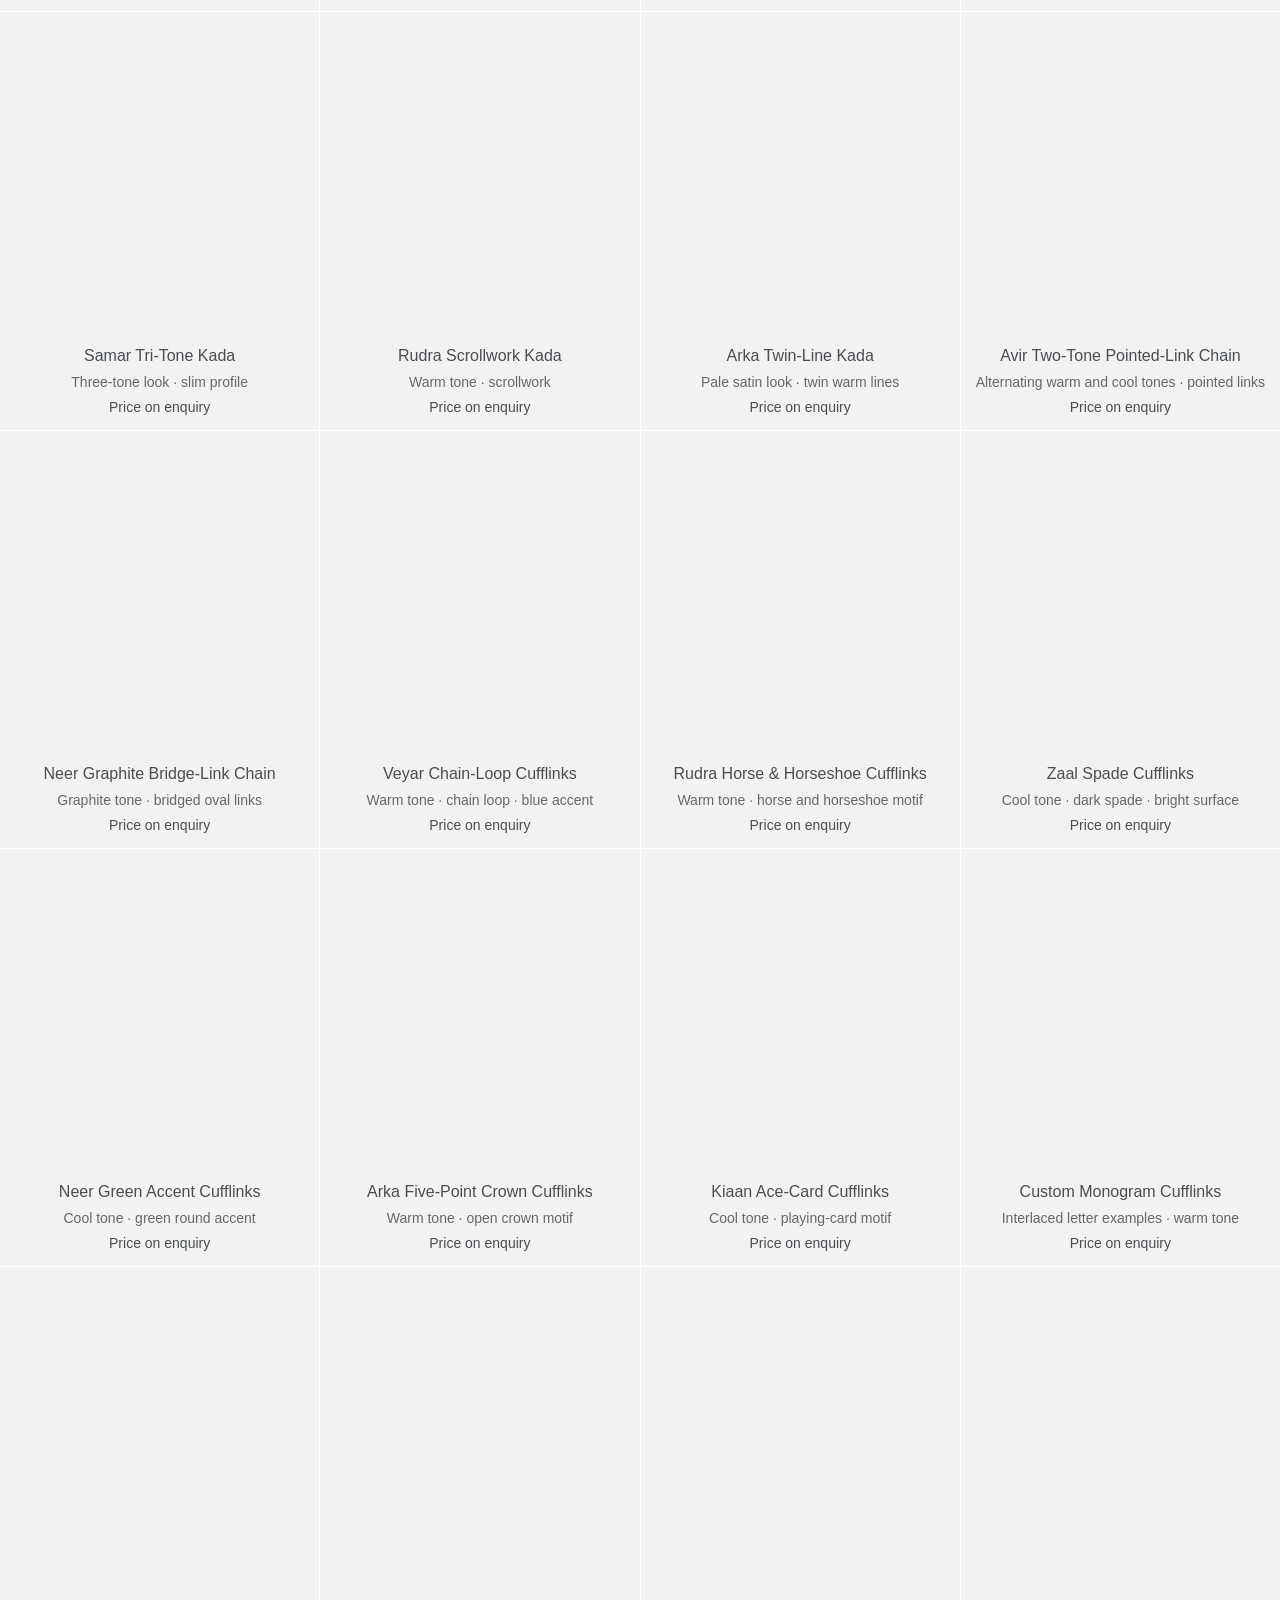
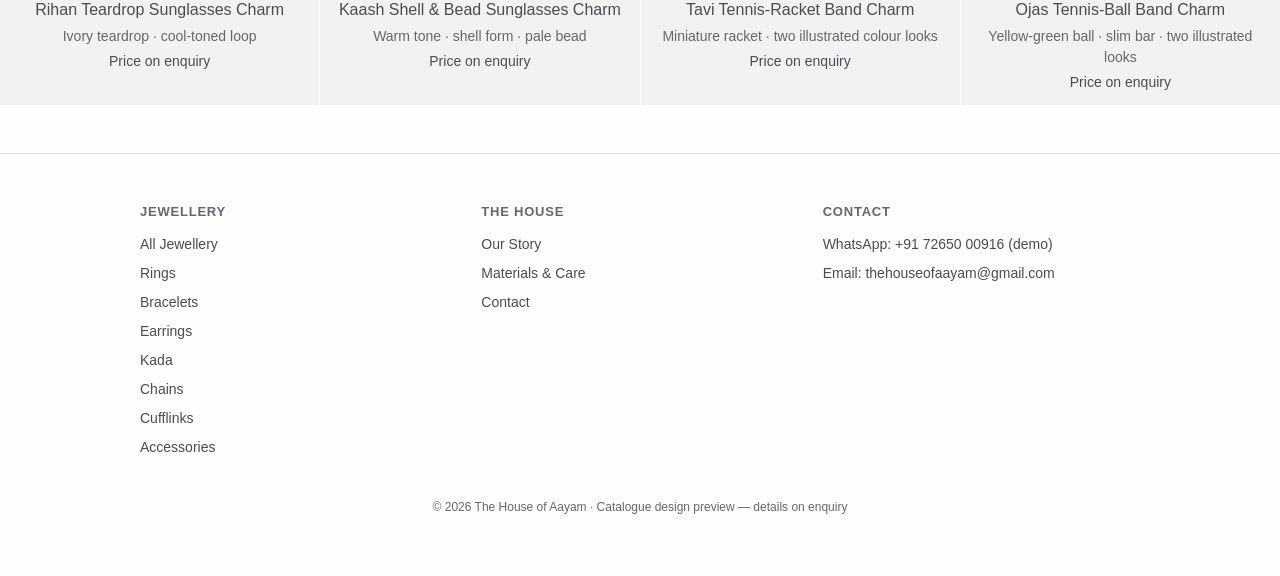
==== commit 9eaf8bf7: "Publish enquiry-only jewellery catalogue preview" ====
--- a/preview/all-jewellery.html
+++ b/preview/all-jewellery.html
@@ -5,10 +5,10 @@
 <meta name="viewport" content="width=device-width, initial-scale=1">
 <title>All Jewellery — The House of Aayam (Draft Preview)</title>
 <meta name="robots" content="noindex">
-<link rel="stylesheet" href="styles.css?v=20261022-kada-1">
+<link rel="stylesheet" href="styles.css?v=20261024-full-catalogue-1">
 </head>
 <body>
-<div class="preview-notice">Catalogue preview — illustrated rings, bracelets, earrings and Kada; chains and pendants include sample details.</div>
+<div class="preview-notice">Catalogue preview — illustrated product designs. Materials, dimensions and prices are confirmed on enquiry.</div>
 <header class="site-header">
   <div class="nav-row">
     <a class="nav-logo" href="index.html"><img src="../assets/logo.png" alt="The House of Aayam"></a>
@@ -35,7 +35,8 @@
     <a class="primary-link" href="all-jewellery.html?category=Earrings">Earrings</a>
     <a class="primary-link" href="all-jewellery.html?category=Kada">Kada</a>
     <a class="primary-link" href="all-jewellery.html?category=Chains">Chains</a>
-    <a class="primary-link" href="all-jewellery.html?category=Pendants">Pendants</a>
+    <a class="primary-link" href="all-jewellery.html?category=Cufflinks">Cufflinks</a>
+    <a class="primary-link" href="all-jewellery.html?category=Accessories">Accessories</a>
     <a class="secondary-link" href="our-story.html">Our Story</a>
     <a class="secondary-link" href="materials-care.html">Materials &amp; Care</a>
     <a class="secondary-link" href="contact.html">Contact</a>
@@ -57,17 +58,15 @@
       <select id="filter-design" aria-label="Product design" hidden>
         <option value="">Design: All</option>
       </select>
-      <select id="filter-colour" aria-label="Sample gold colour">
-        <option value="">Sample gold colour: All</option>
+      <select id="filter-colour" aria-label="Gold colour" hidden>
+        <option value="">Gold colour: All</option>
       </select>
-      <select id="filter-karat" aria-label="Sample karat">
-        <option value="">Sample karat: All</option>
+      <select id="filter-karat" aria-label="Karat" hidden>
+        <option value="">Karat: All</option>
       </select>
       <select id="sort" aria-label="Sort by">
         <option value="featured">Sort: Featured</option>
         <option value="name-asc">Name: A to Z</option>
-        <option value="price-asc">Price: Low to high</option>
-        <option value="price-desc">Price: High to low</option>
       </select>
     </div>
   </div>
@@ -86,7 +85,8 @@
       <a href="all-jewellery.html?category=Earrings">Earrings</a>
       <a href="all-jewellery.html?category=Kada">Kada</a>
       <a href="all-jewellery.html?category=Chains">Chains</a>
-      <a href="all-jewellery.html?category=Pendants">Pendants</a>
+      <a href="all-jewellery.html?category=Cufflinks">Cufflinks</a>
+      <a href="all-jewellery.html?category=Accessories">Accessories</a>
     </div>
     <div class="footer-col">
       <h3>The House</h3>
@@ -100,10 +100,10 @@
       <p>Email: thehouseofaayam@gmail.com</p>
     </div>
   </div>
-  <p class="footer-bottom">&copy; 2026 The House of Aayam · Design preview — sample content</p>
+  <p class="footer-bottom">&copy; 2026 The House of Aayam · Catalogue design preview — details on enquiry</p>
 </footer>
 
-<script src="catalog.js?v=20261022-kada-1"></script>
-<script src="collection.js?v=20261022-kada-1"></script>
+<script src="catalog.js?v=20261024-full-catalogue-1"></script>
+<script src="collection.js?v=20261024-full-catalogue-1"></script>
 </body>
 </html>
--- a/preview/styles.css
+++ b/preview/styles.css
@@ -163,8 +163,7 @@
 }
 .card .info { order: 2; padding: 12px; text-align: left; }
 @media (min-width: 768px) {
-  .card .imgwrap { order: 2; }
-  .card .info { order: 1; text-align: center; }
+  .card .info { text-align: center; }
 }
 .card .name { font-size: 14px; margin: 0 0 4px; }
 @media (min-width: 768px) { .card .name { font-size: 16px; } }
@@ -181,7 +180,7 @@
   display: grid; grid-template-columns: repeat(2, 1fr); gap: 12px; padding: 12px;
 }
 @media (min-width: 768px) { .category-row { grid-template-columns: repeat(3, 1fr); gap: 1px; padding: 0; } }
-@media (min-width: 1024px) { .category-row { grid-template-columns: repeat(6, 1fr); } }
+@media (min-width: 1024px) { .category-row { grid-template-columns: repeat(4, 1fr); } }
 .category-tile .frame { aspect-ratio: 1/1; background: var(--tile); overflow: hidden; }
 .category-tile img { width: 100%; height: 100%; object-fit: contain; }
 .category-tile figcaption { text-align: center; margin-top: 8px; font-size: 15px; }
@@ -235,7 +234,7 @@
 @media (min-width: 1024px) { .product-detail { grid-template-columns: 1fr 1fr; } }
 .gallery .main { aspect-ratio: 1/1; background: var(--tile); overflow: hidden; }
 .gallery .main img { width: 100%; height: 100%; object-fit: contain; }
-.gallery .thumbs { display: flex; gap: 8px; padding: 12px; }
+.gallery .thumbs { display: flex; flex-wrap: wrap; gap: 8px; padding: 12px; }
 .gallery .thumbs button { border: 1px solid var(--rule); width: 88px; padding: 0; background: var(--tile); cursor: pointer; color: var(--text); }
 .gallery .thumbs button[aria-pressed="true"] { border-color: var(--text); }
 .gallery .thumbs button:focus-visible { outline: 2px solid var(--text); outline-offset: 3px; }
@@ -259,6 +258,9 @@
 .colourway-links a { display: inline-flex; align-items: center; min-height: 40px; padding: 0 12px; border: 1px solid var(--rule); }
 .colourway-links a[aria-current="page"] { border-color: var(--text); background: var(--text); color: #fff; }
 .colourway-links a:focus-visible { outline: 2px solid var(--text); outline-offset: 3px; }
+.colourway-links button { min-height: 40px; padding: 0 12px; border: 1px solid var(--rule); background: var(--bg); color: var(--text); cursor: pointer; }
+.colourway-links button[aria-pressed="true"] { border-color: var(--text); background: var(--text); color: #fff; }
+.colourway-links button:focus-visible { outline: 2px solid var(--text); outline-offset: 3px; }
 .product-info .price { font-size: 18px; margin: 0 0 24px; }
 .product-crumbs { font-size: 13px; color: var(--text-secondary); margin: 0 0 30px; }
 .product-reference { font-size: 10px; letter-spacing: .08em; color: var(--text-secondary); margin: 0 0 8px; }
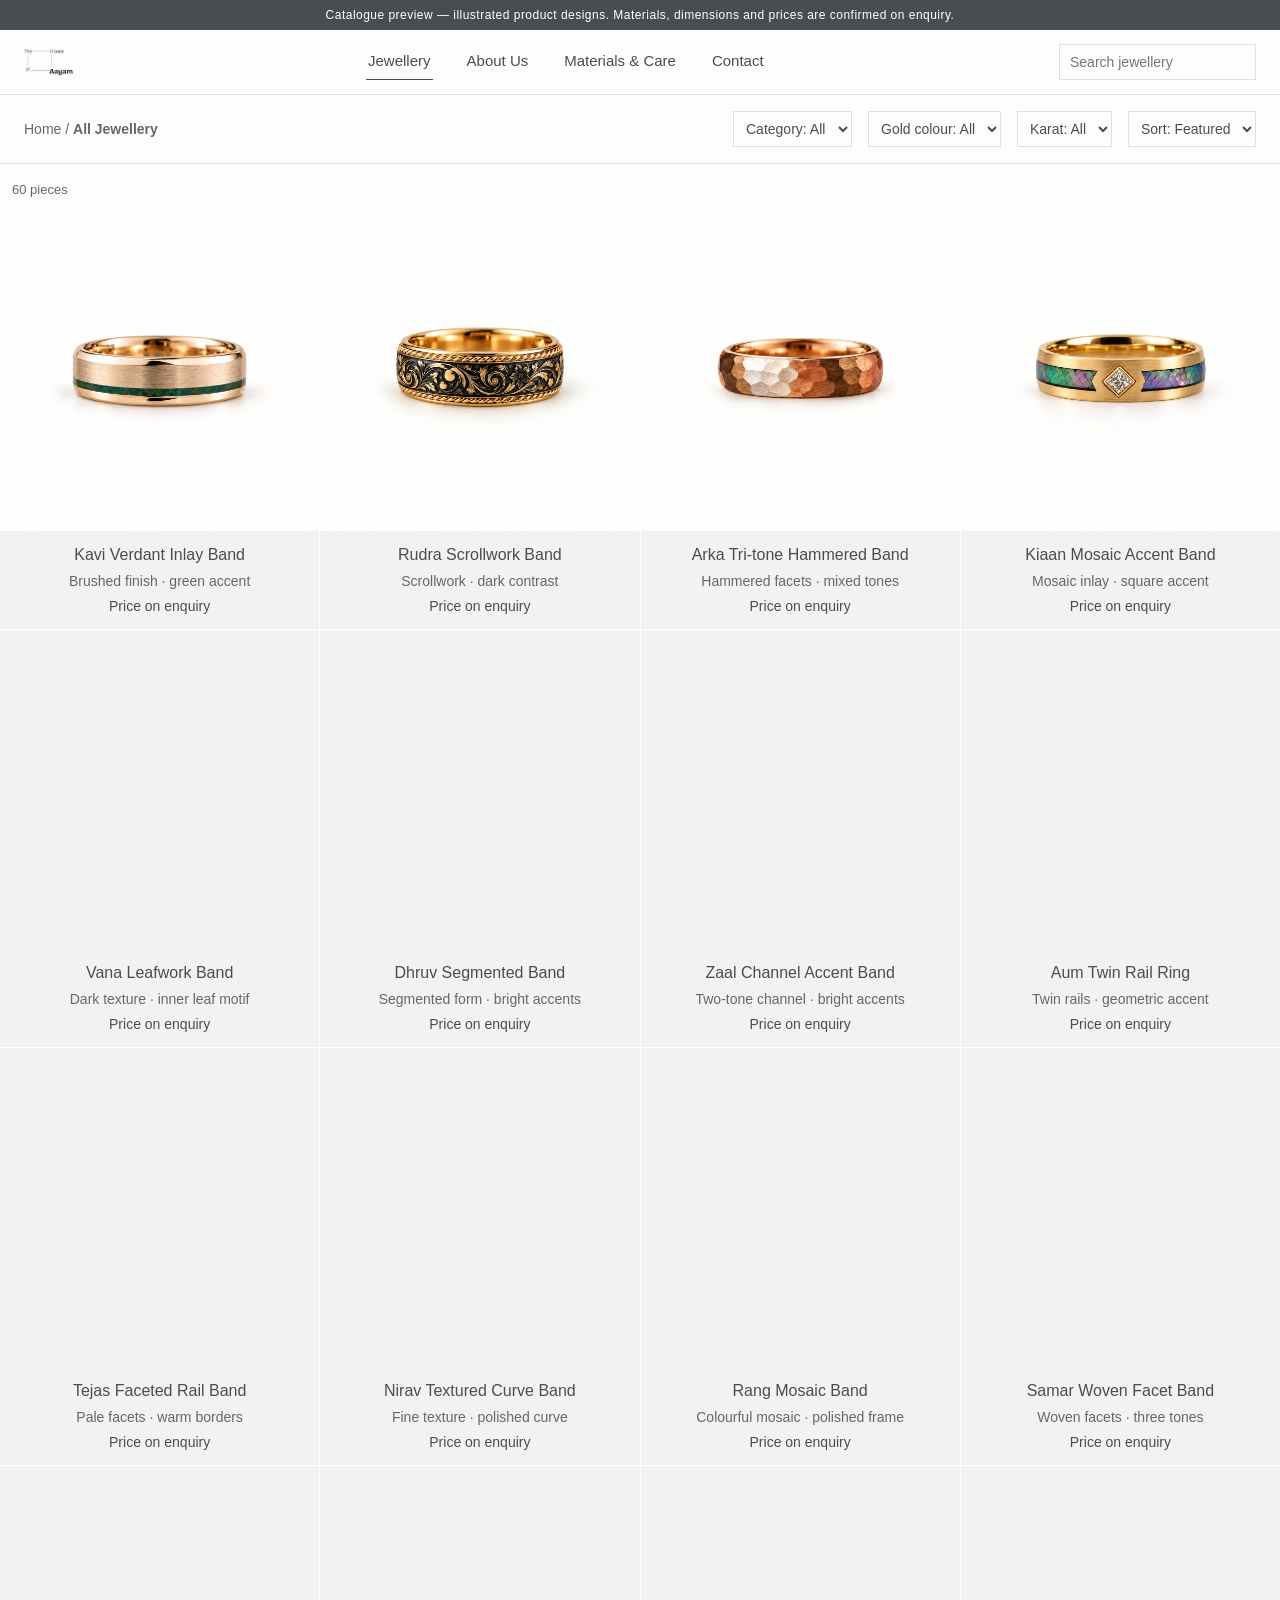
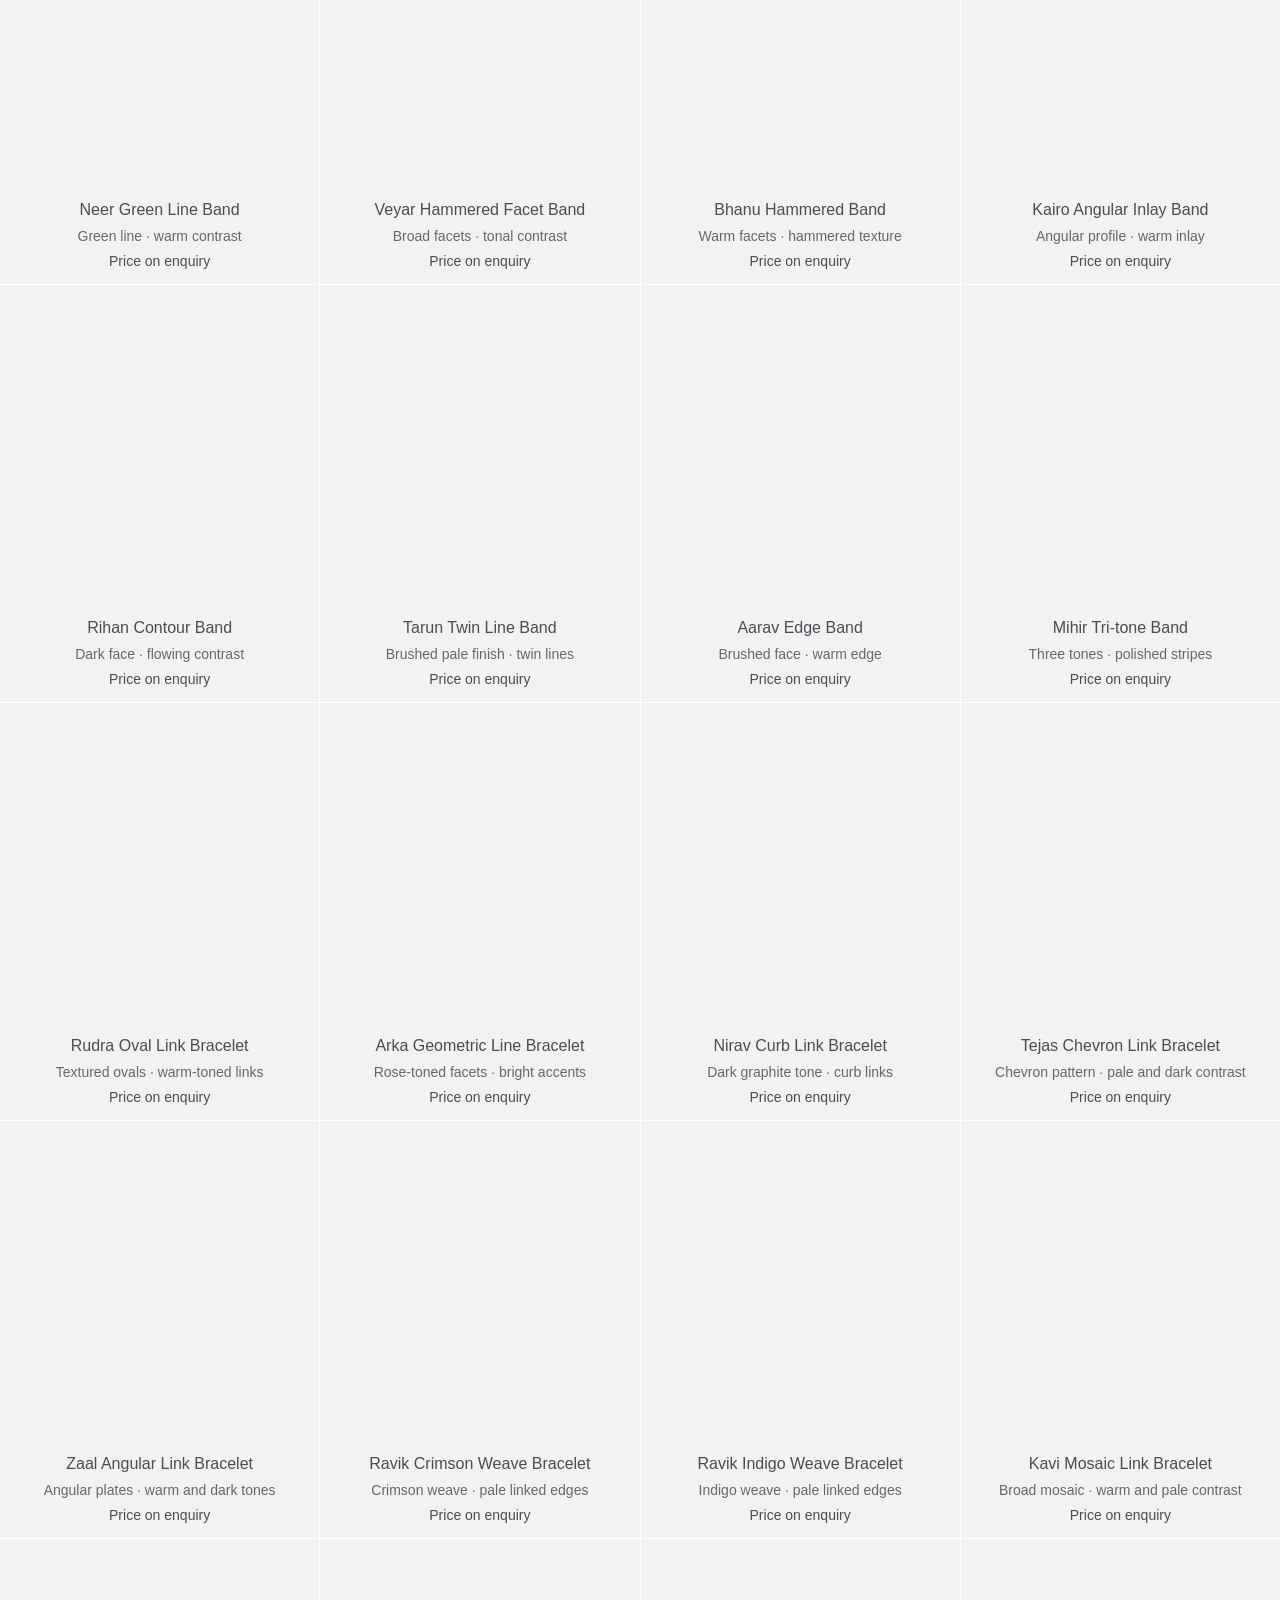
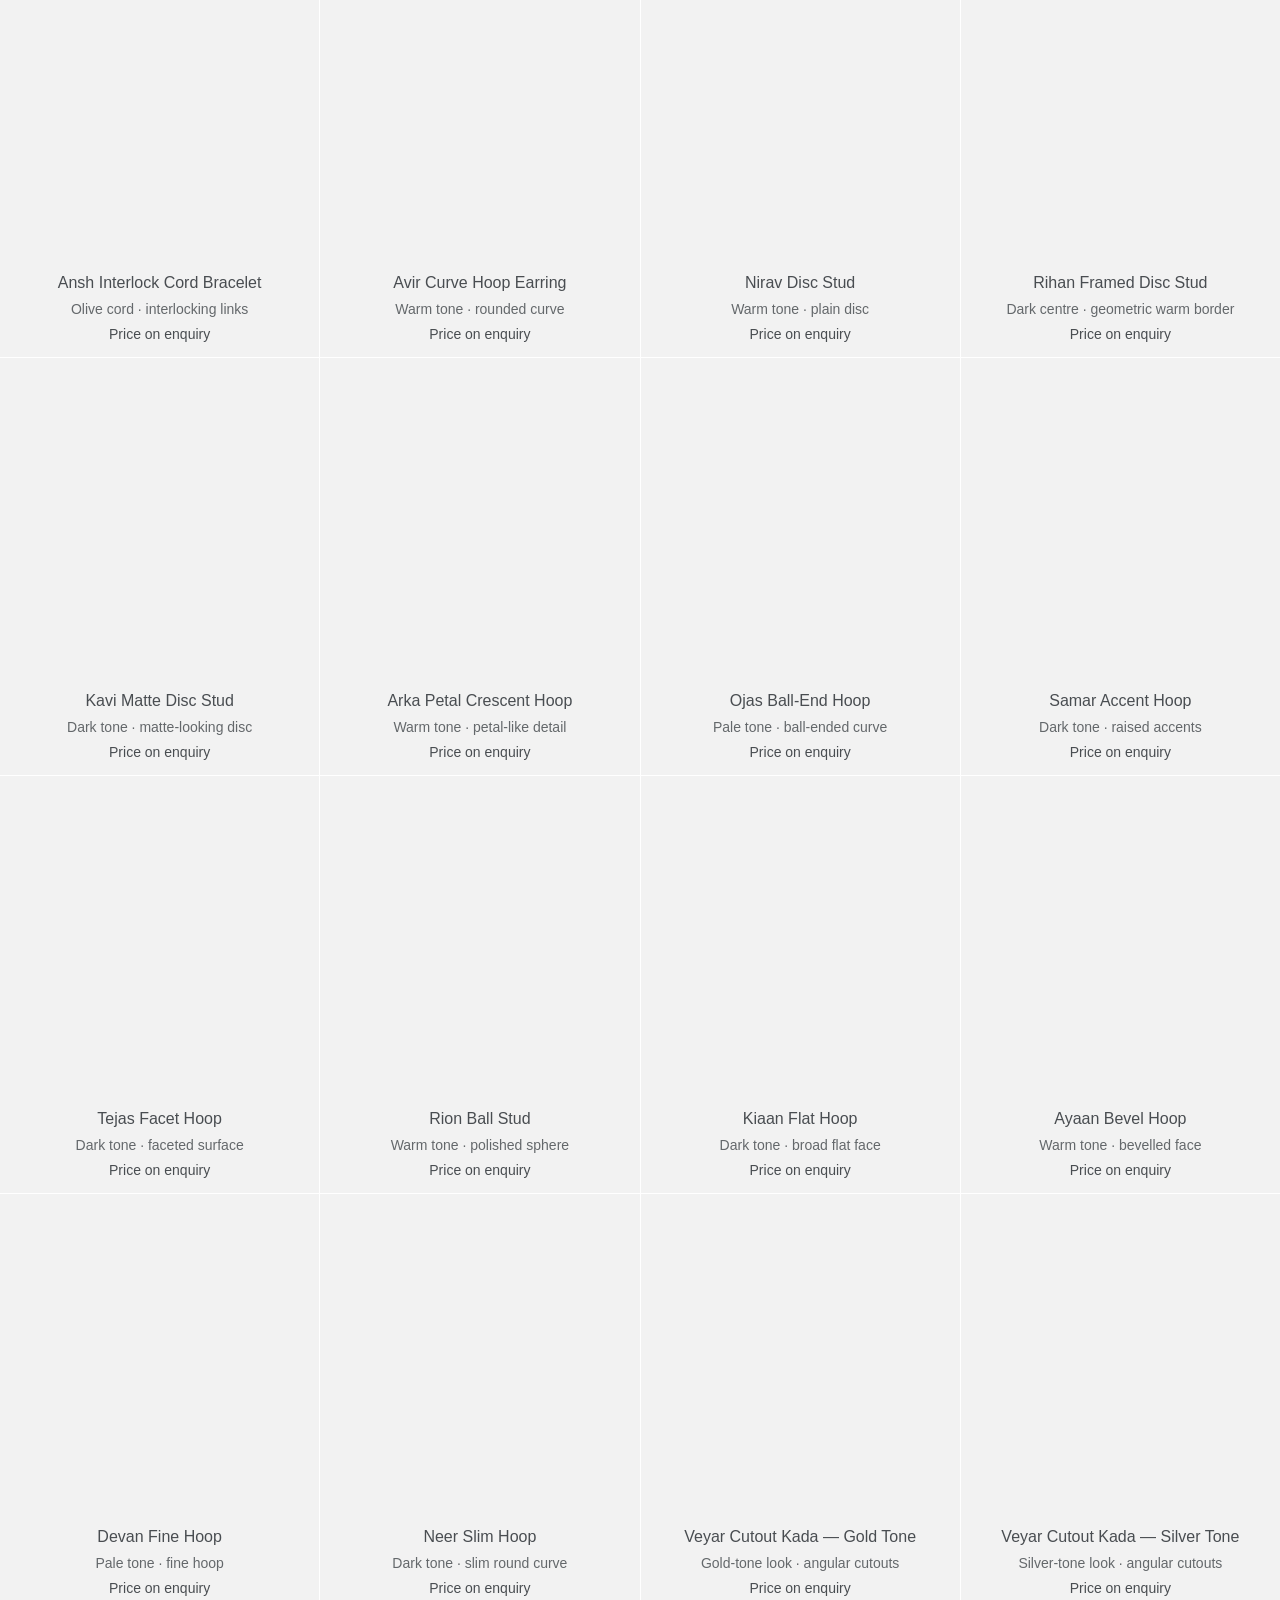
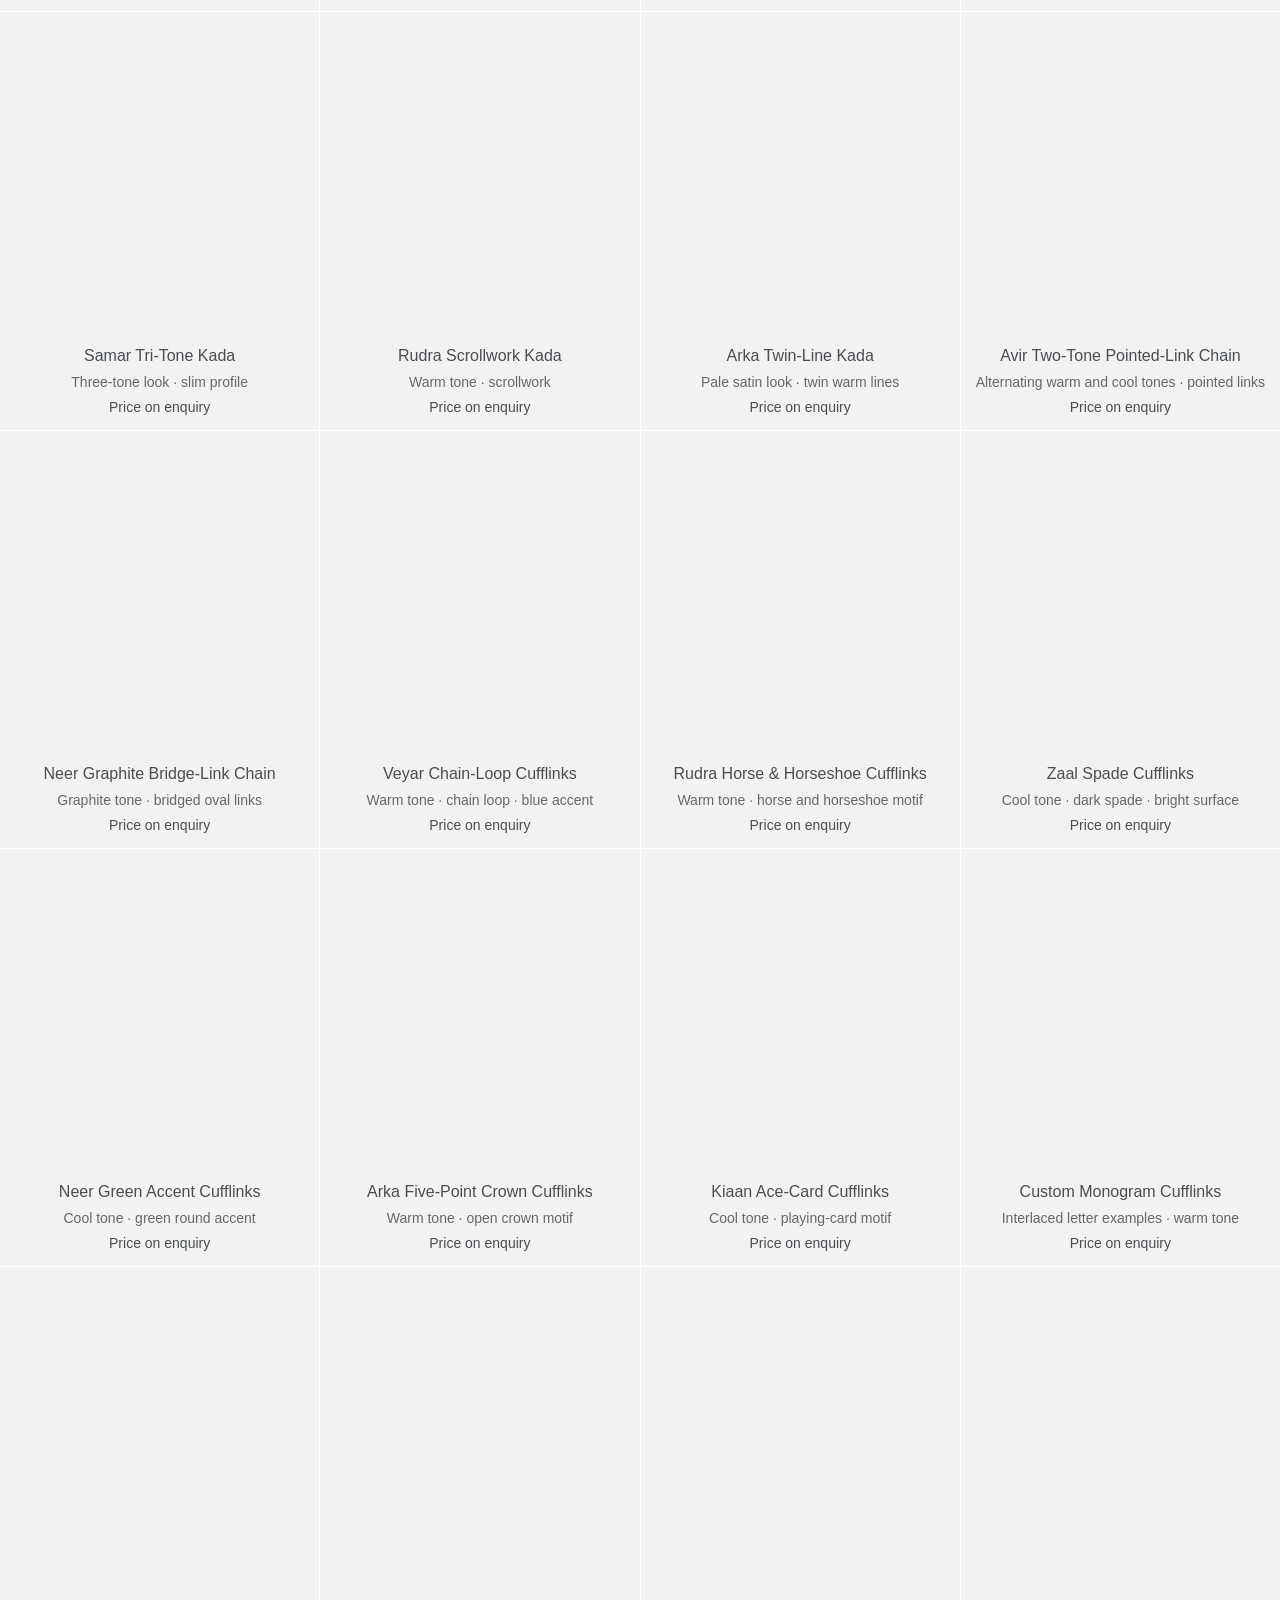
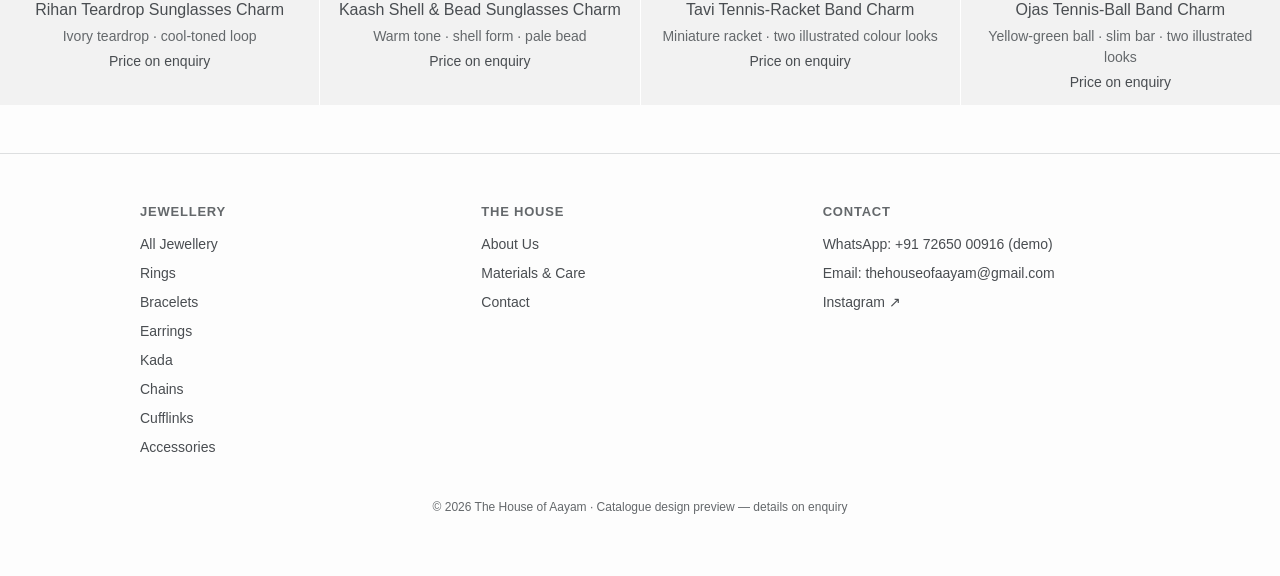
==== commit 15d49fdb: "Publish approved About Us page and real workshop photos" ====
--- a/preview/all-jewellery.html
+++ b/preview/all-jewellery.html
@@ -14,7 +14,7 @@
     <a class="nav-logo" href="index.html"><img src="../assets/logo.png" alt="The House of Aayam"></a>
     <nav class="nav-center">
       <a href="all-jewellery.html" class="active">Jewellery</a>
-      <a href="our-story.html">Our Story</a>
+      <a href="our-story.html">About Us</a>
       <a href="materials-care.html">Materials &amp; Care</a>
       <a href="contact.html">Contact</a>
     </nav>
@@ -37,7 +37,7 @@
     <a class="primary-link" href="all-jewellery.html?category=Chains">Chains</a>
     <a class="primary-link" href="all-jewellery.html?category=Cufflinks">Cufflinks</a>
     <a class="primary-link" href="all-jewellery.html?category=Accessories">Accessories</a>
-    <a class="secondary-link" href="our-story.html">Our Story</a>
+    <a class="secondary-link" href="our-story.html">About Us</a>
     <a class="secondary-link" href="materials-care.html">Materials &amp; Care</a>
     <a class="secondary-link" href="contact.html">Contact</a>
   </nav>
@@ -90,7 +90,7 @@
     </div>
     <div class="footer-col">
       <h3>The House</h3>
-      <a href="our-story.html">Our Story</a>
+      <a href="our-story.html">About Us</a>
       <a href="materials-care.html">Materials &amp; Care</a>
       <a href="contact.html">Contact</a>
     </div>
@@ -98,6 +98,7 @@
       <h3>Contact</h3>
       <p>WhatsApp: +91 72650 00916 (demo)</p>
       <p>Email: thehouseofaayam@gmail.com</p>
+      <a href="https://www.instagram.com/thehouseofaayam/" target="_blank" rel="noopener noreferrer">Instagram ↗</a>
     </div>
   </div>
   <p class="footer-bottom">&copy; 2026 The House of Aayam · Catalogue design preview — details on enquiry</p>
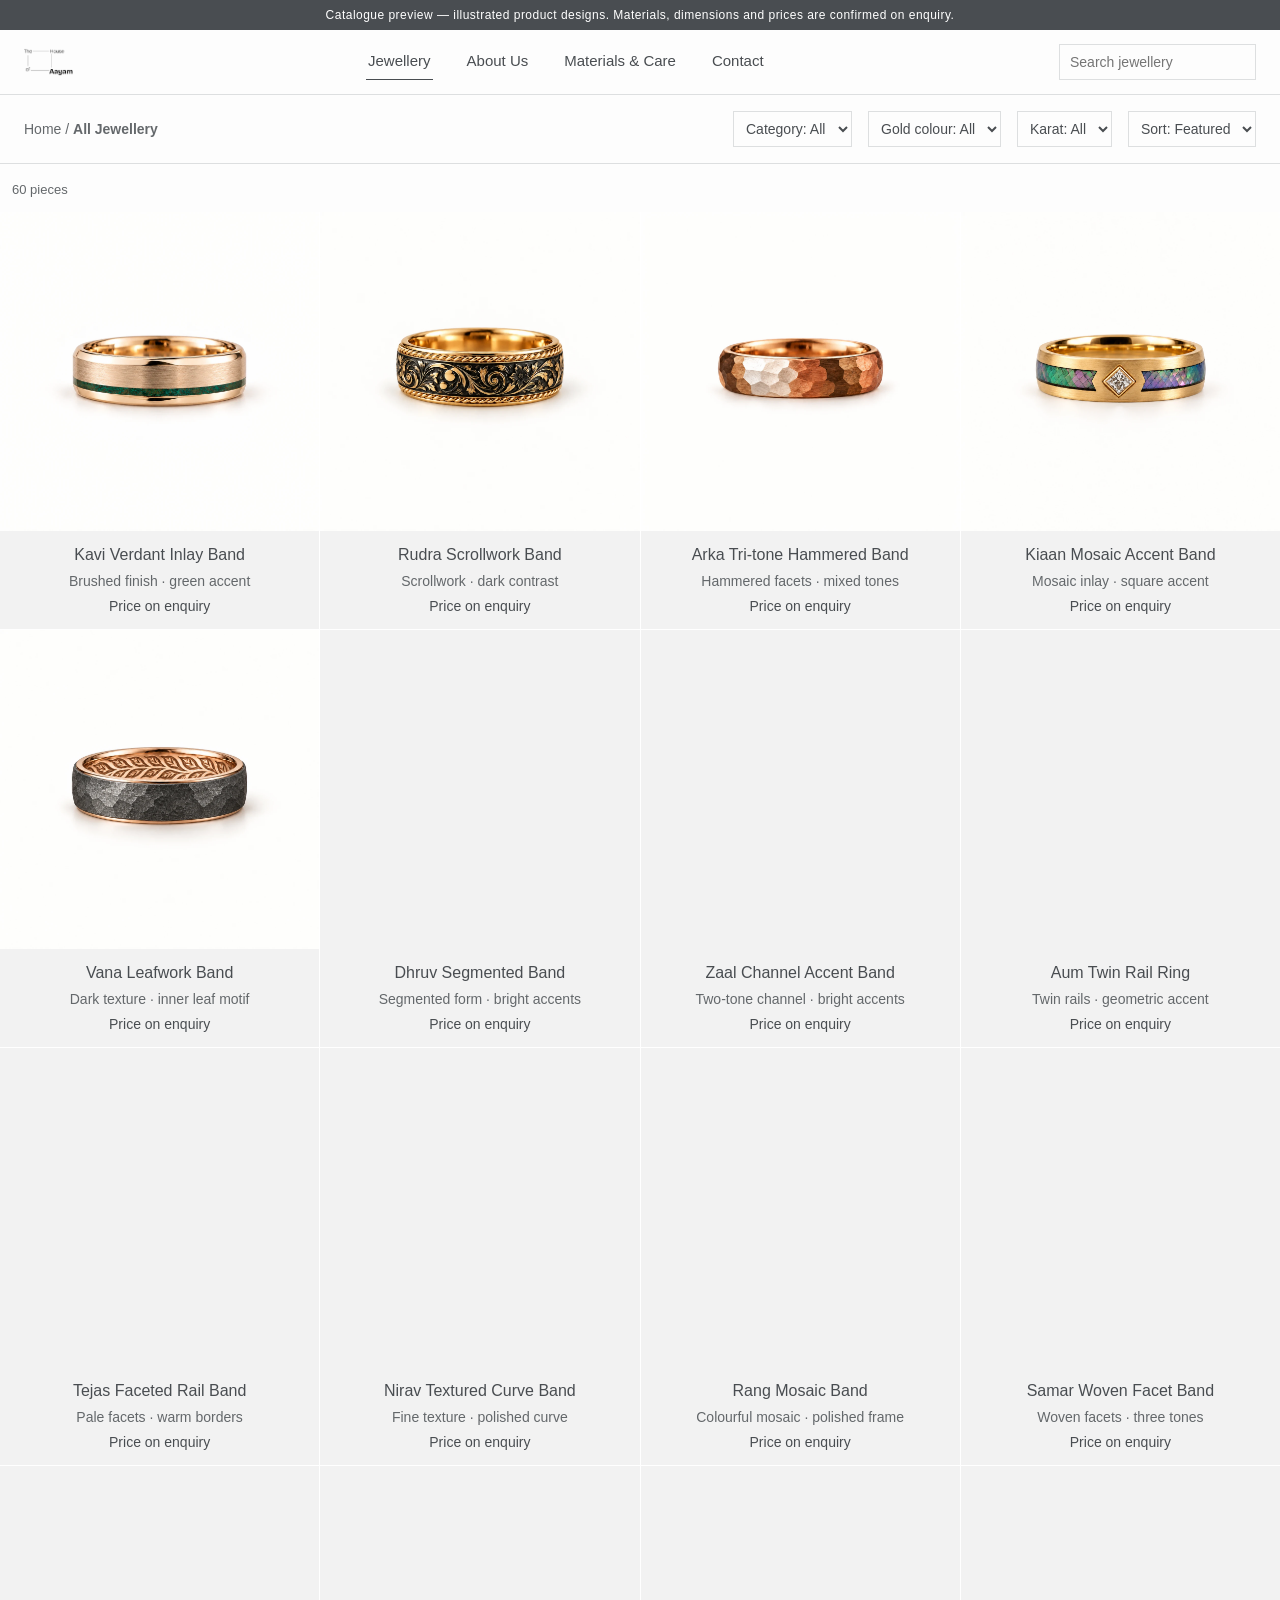
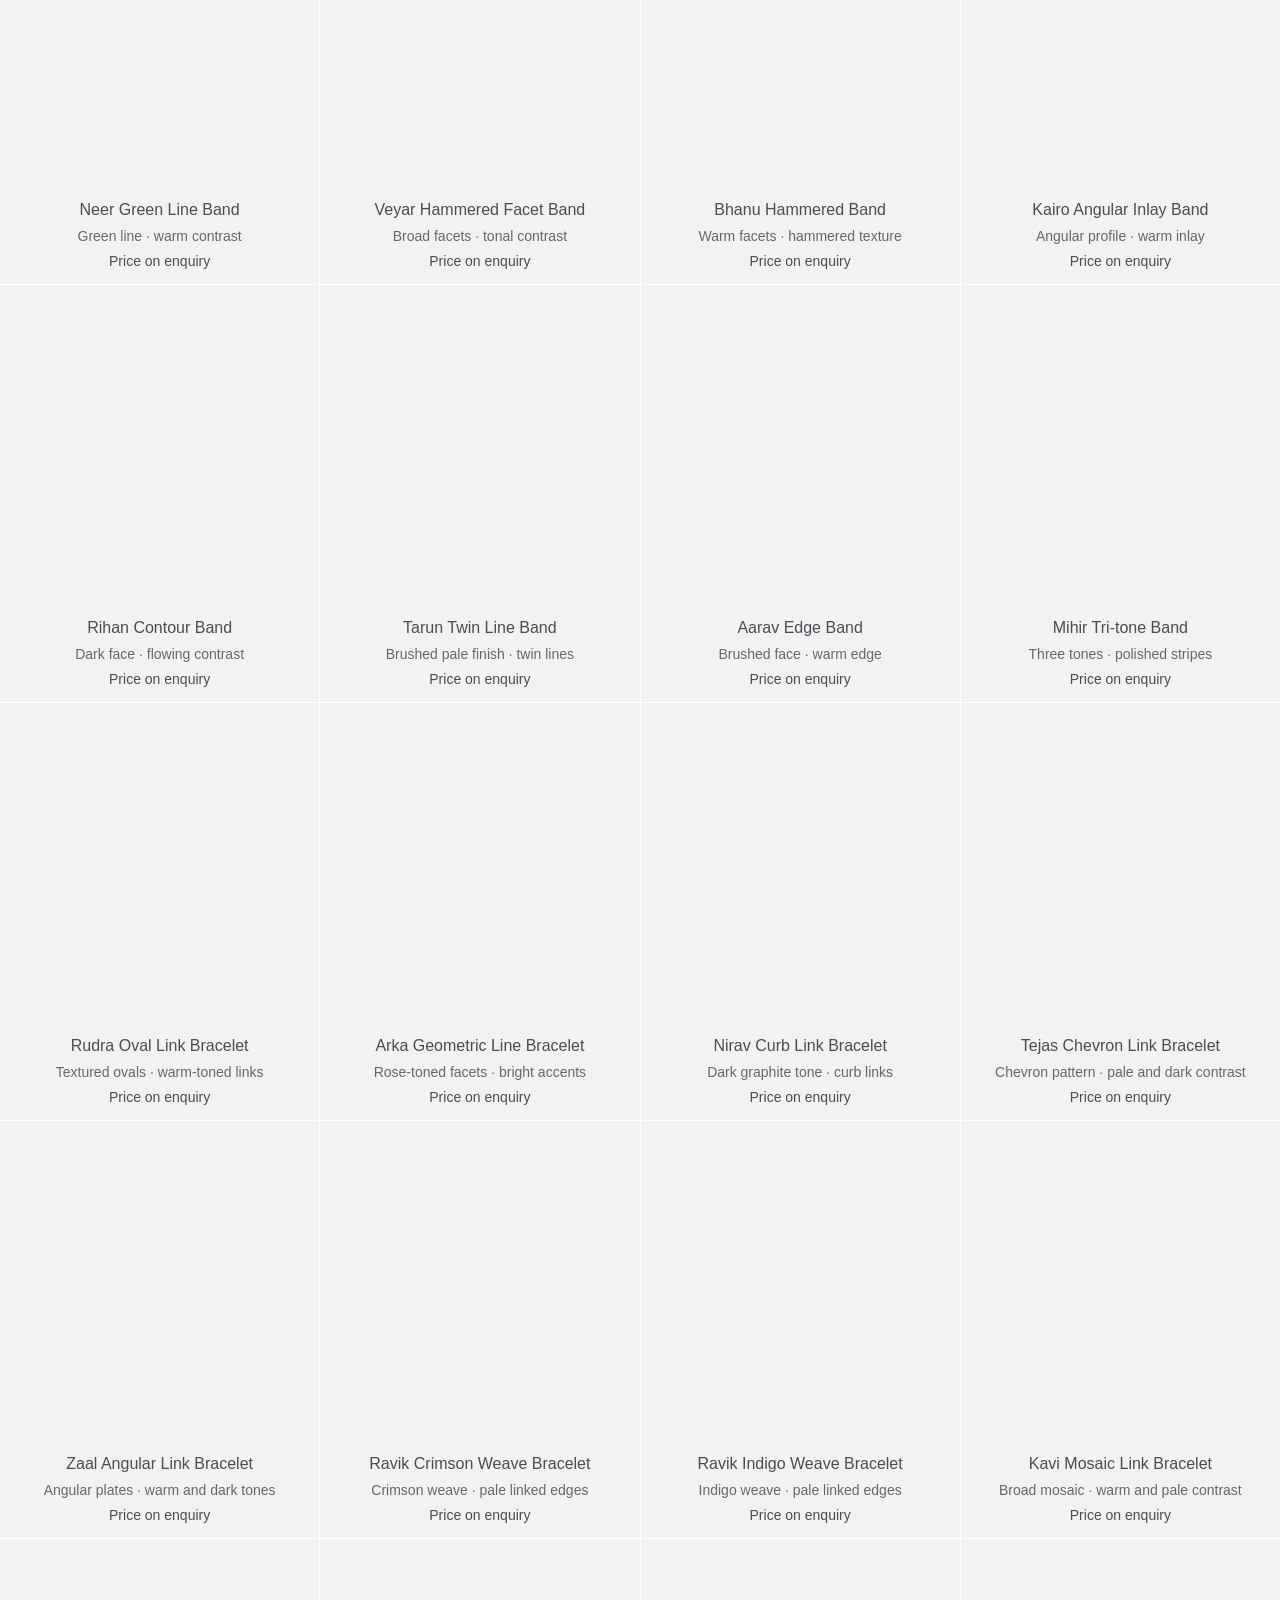
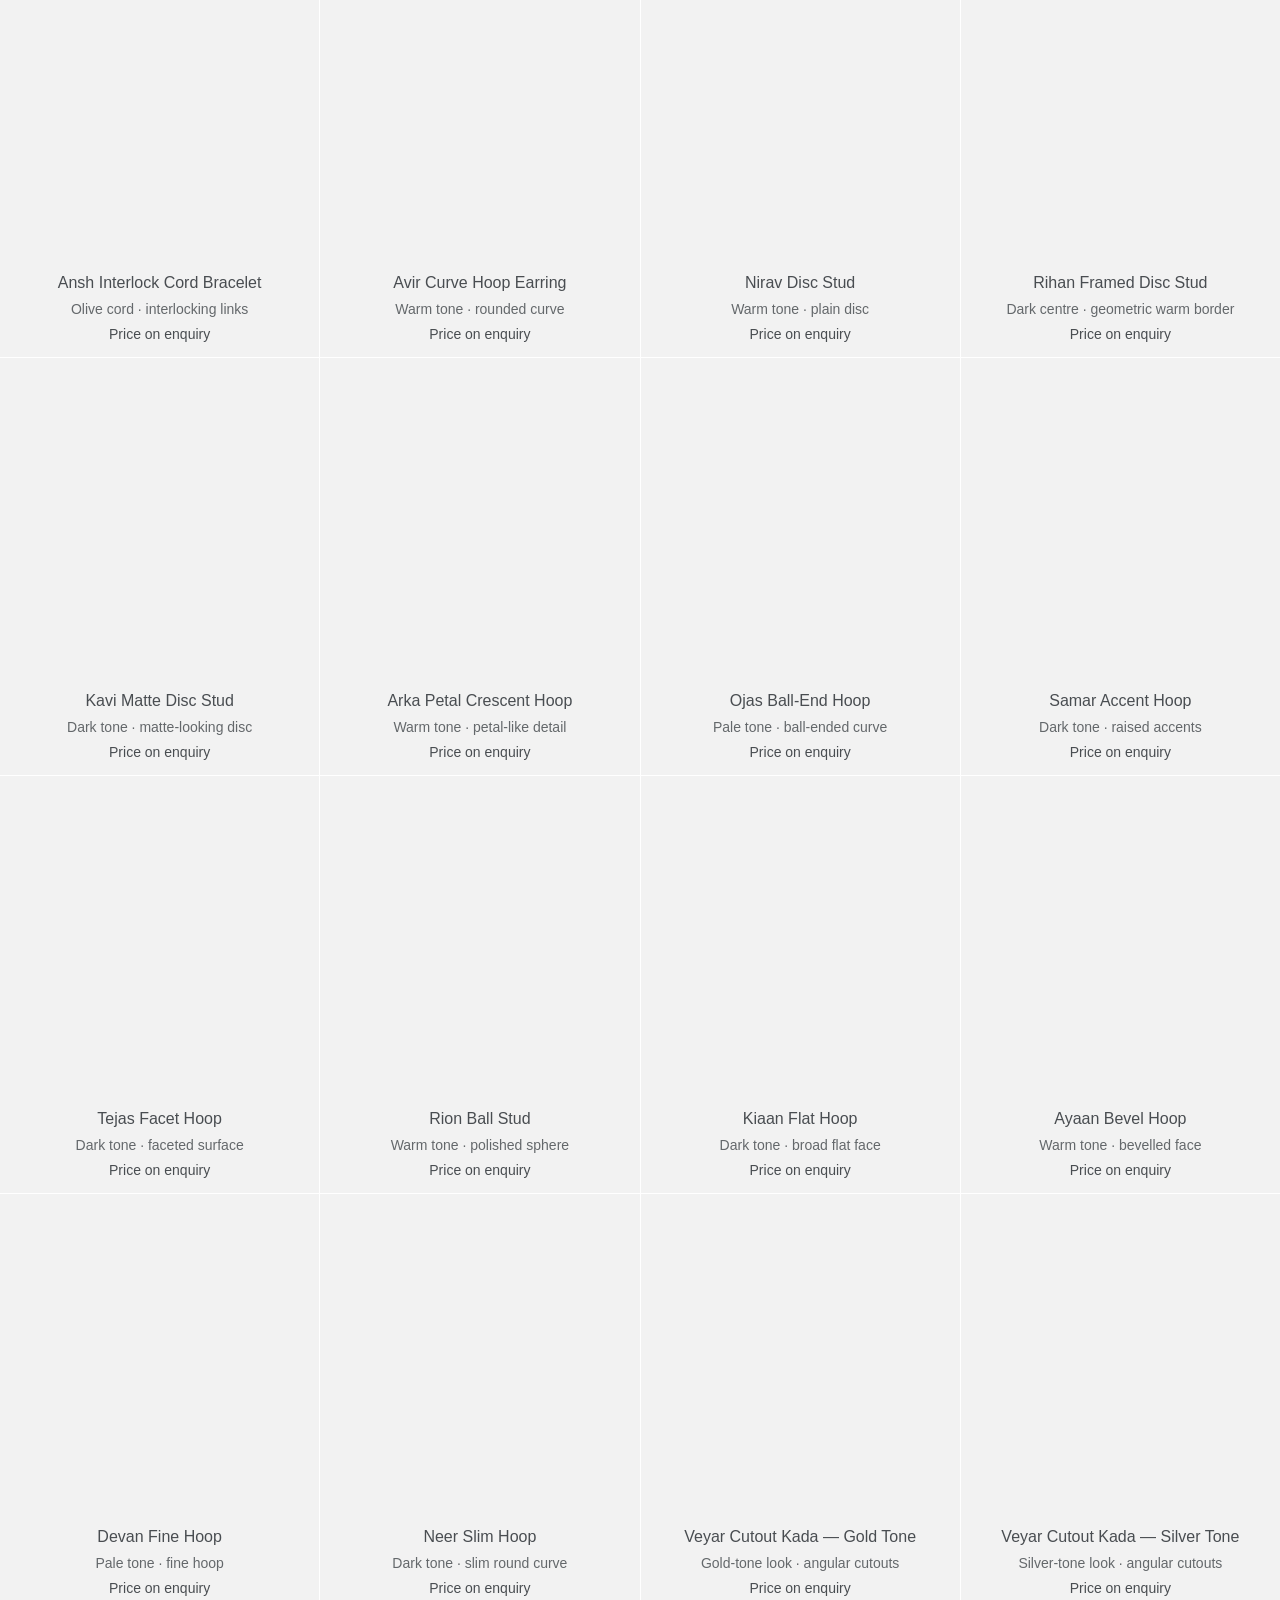
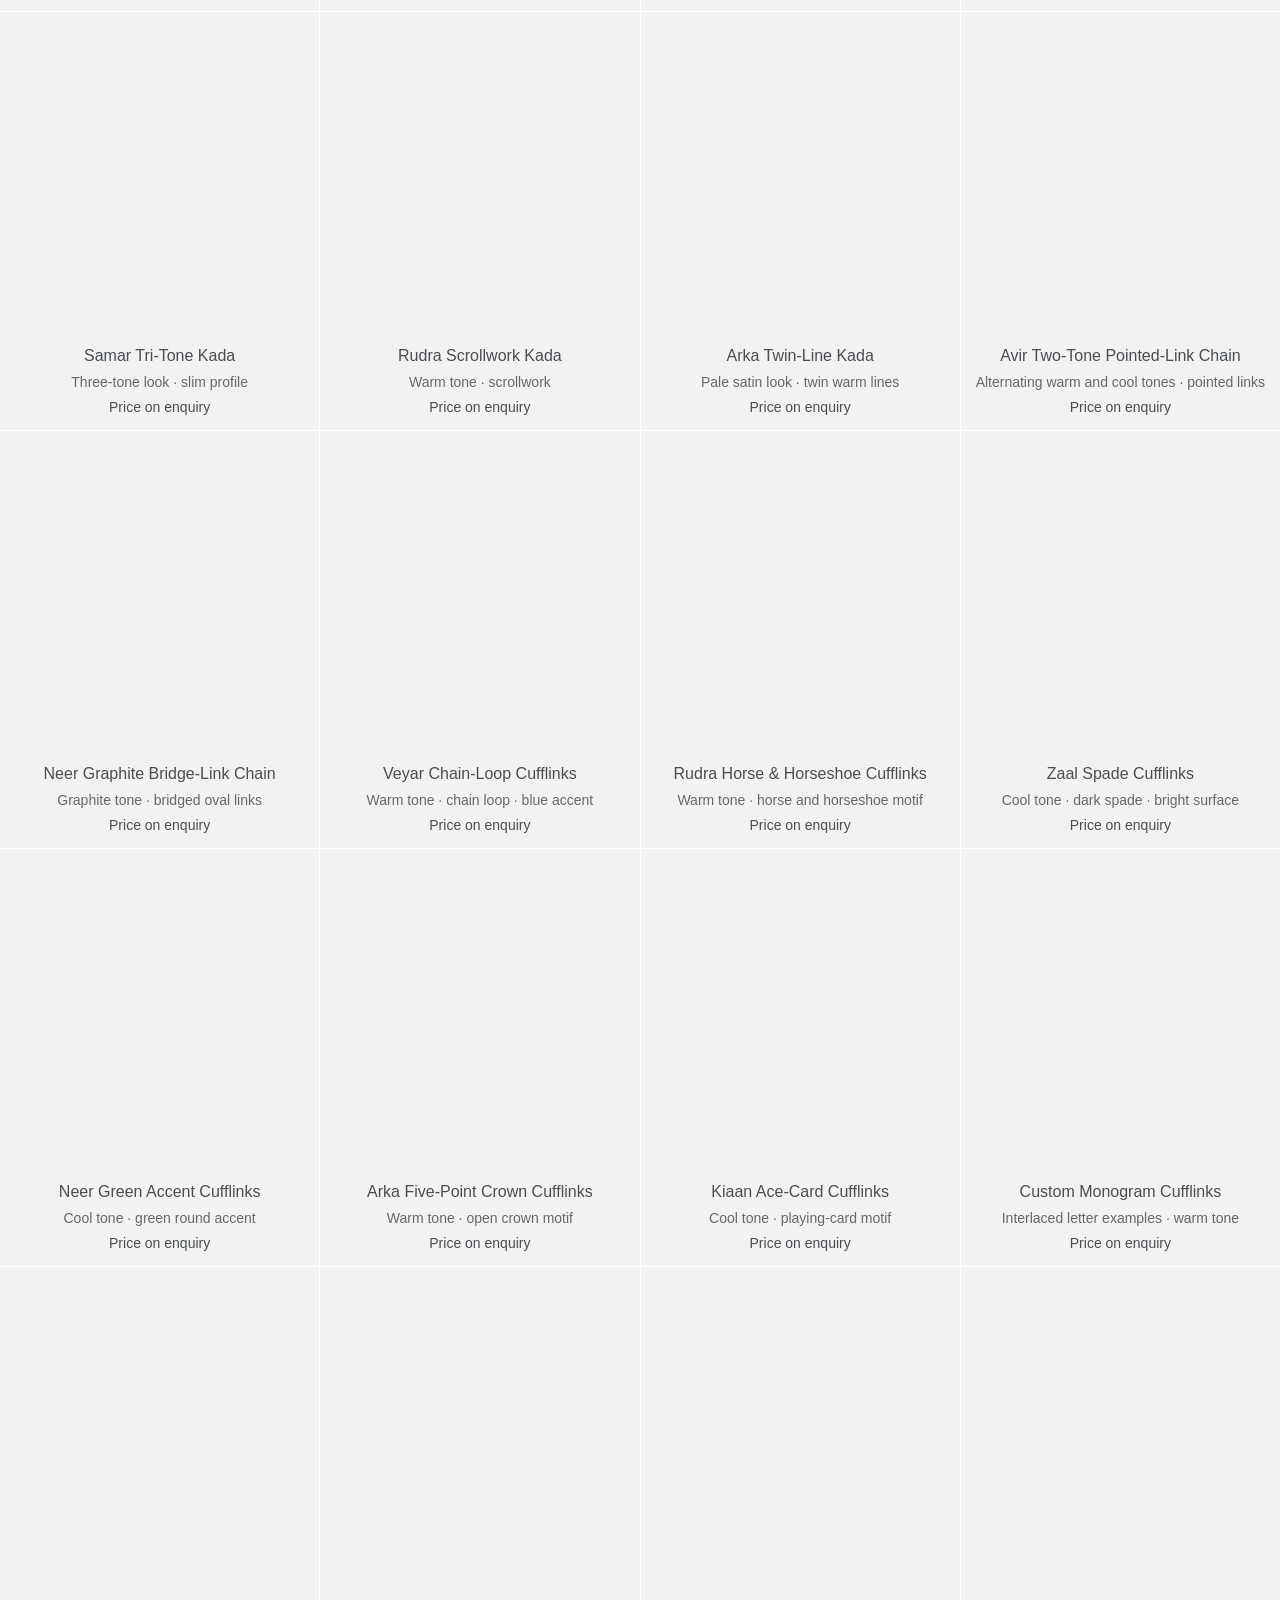
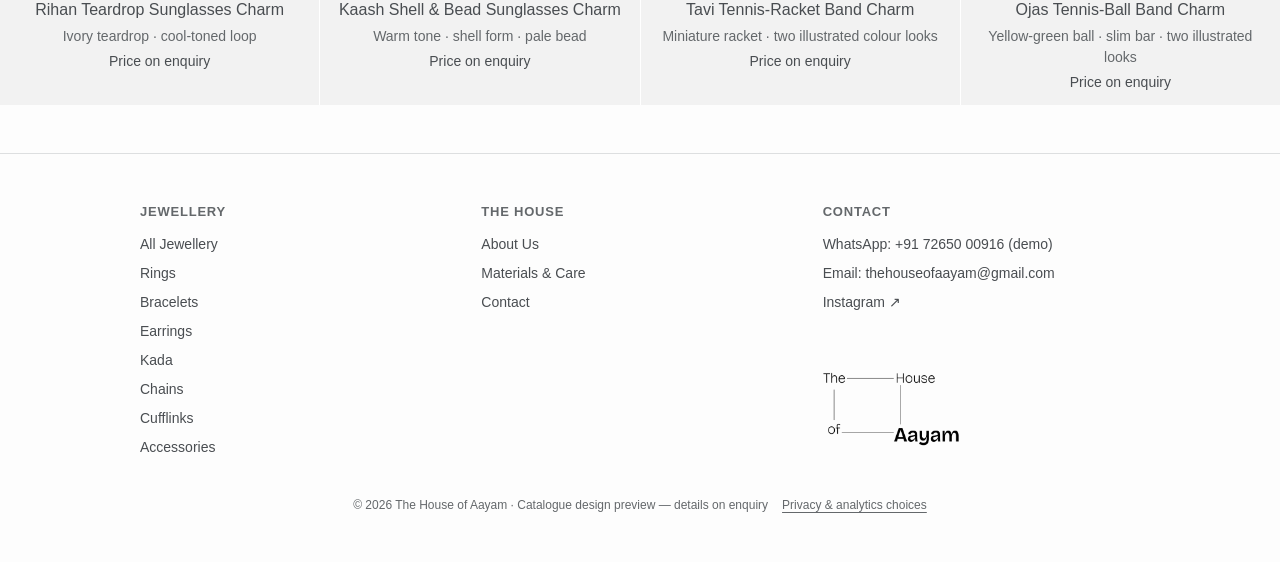
==== commit 9bc8ea4d: "Refine homepage layout, worn-image rotations, and footer" ====
--- a/preview/all-jewellery.html
+++ b/preview/all-jewellery.html
@@ -5,7 +5,7 @@
 <meta name="viewport" content="width=device-width, initial-scale=1">
 <title>All Jewellery — The House of Aayam (Draft Preview)</title>
 <meta name="robots" content="noindex">
-<link rel="stylesheet" href="styles.css?v=20261024-full-catalogue-1">
+<link rel="stylesheet" href="styles.css?v=20261117-home-footer-2">
 </head>
 <body>
 <div class="preview-notice">Catalogue preview — illustrated product designs. Materials, dimensions and prices are confirmed on enquiry.</div>
@@ -99,9 +99,13 @@
       <p>WhatsApp: +91 72650 00916 (demo)</p>
       <p>Email: thehouseofaayam@gmail.com</p>
       <a href="https://www.instagram.com/thehouseofaayam/" target="_blank" rel="noopener noreferrer">Instagram ↗</a>
+      <a class="footer-logo" href="index.html" aria-label="The House of Aayam home"><img src="../assets/logo.png" alt="The House of Aayam"></a>
     </div>
   </div>
-  <p class="footer-bottom">&copy; 2026 The House of Aayam · Catalogue design preview — details on enquiry</p>
+  <div class="footer-meta">
+    <p class="footer-bottom">&copy; 2026 The House of Aayam · Catalogue design preview — details on enquiry</p>
+    <a class="privacy-footer" href="https://thehouseofaayam.com/privacy.html">Privacy &amp; analytics choices</a>
+  </div>
 </footer>
 
 <script src="catalog.js?v=20261024-full-catalogue-1"></script>
--- a/preview/styles.css
+++ b/preview/styles.css
@@ -125,7 +125,10 @@
 .campaign-panel a { display: block; }
 .campaign-panel .frame { aspect-ratio: 2/3; overflow: hidden; background: var(--tile); }
 @media (min-width: 768px) { .campaign-panel .frame { aspect-ratio: 1.1/1; } }
-.campaign-panel img { width: 100%; height: 100%; object-fit: cover; }
+.campaign-panel .frame { position: relative; }
+.campaign-panel .campaign-image { width: 100%; height: 100%; object-fit: cover; position: absolute; inset: 0; opacity: 0; transition: opacity 650ms ease-in-out; }
+.campaign-panel .campaign-image.is-visible { opacity: 1; }
+@media (prefers-reduced-motion: reduce) { .campaign-panel .campaign-image { transition: none; } }
 .campaign-panel figcaption {
   text-align: center; margin-top: 8px; font-size: 16px; line-height: 1.2;
 }
@@ -151,7 +154,6 @@
 }
 @media (min-width: 768px) { .grid { grid-template-columns: repeat(3, 1fr); } }
 @media (min-width: 1024px) { .grid { grid-template-columns: repeat(4, 1fr); } }
-@media (min-width: 1024px) { #featured-grid { grid-template-columns: repeat(6, 1fr); } }
 
 .card { background: var(--tile); display: flex; flex-direction: column; }
 .card .imgwrap { order: 1; aspect-ratio: 1/1; overflow: hidden; position: relative; }
@@ -310,7 +312,12 @@
 @media (min-width: 768px) { .footer-grid { grid-template-columns: repeat(3, 1fr); } }
 .footer-col h3 { font-size: 13px; text-transform: uppercase; letter-spacing: 0.06em; color: var(--text-secondary); margin: 0 0 12px; }
 .footer-col a, .footer-col p { display: block; font-size: 14px; margin: 0 0 8px; }
-.footer-bottom { text-align: center; font-size: 12px; color: var(--text-secondary); margin-top: 32px; }
+.footer-col .footer-logo { width: min(137px, 85%); margin: 56px 0 0; }
+.footer-logo img { width: 100%; height: auto; }
+.footer-meta { display: flex; justify-content: center; align-items: baseline; gap: 4px 14px; flex-wrap: wrap; margin-top: 30px; text-align: center; }
+.footer-bottom { font-size: 12px; color: var(--text-secondary); margin: 0; }
+.footer-meta .privacy-footer { font-size: 12px; color: var(--text-secondary); margin: 0; text-decoration: underline; text-underline-offset: 3px; }
+@media (max-width: 767px) { .footer-col .footer-logo { margin-top: 30px; } }
 
 /* Stub page */
 .stub { max-width: 560px; margin: 0 auto; padding: 64px 12px; text-align: center; }
